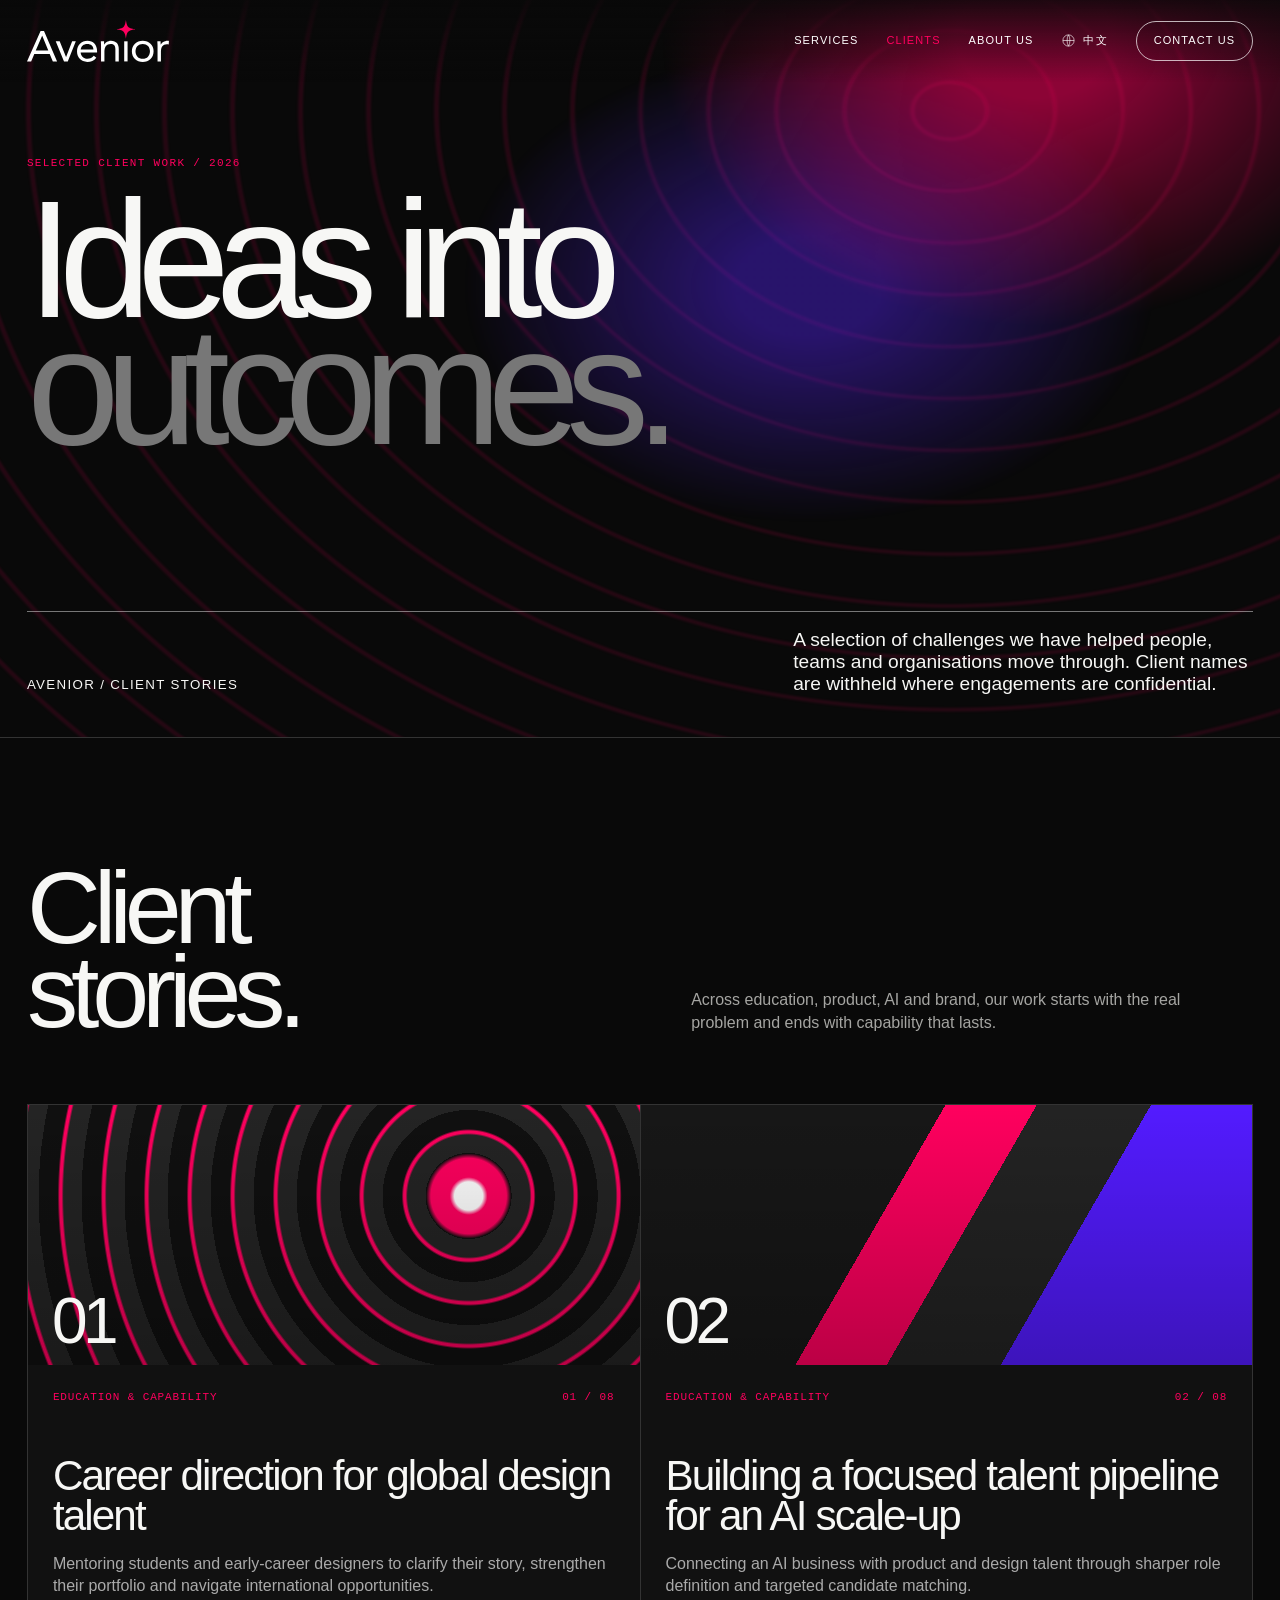
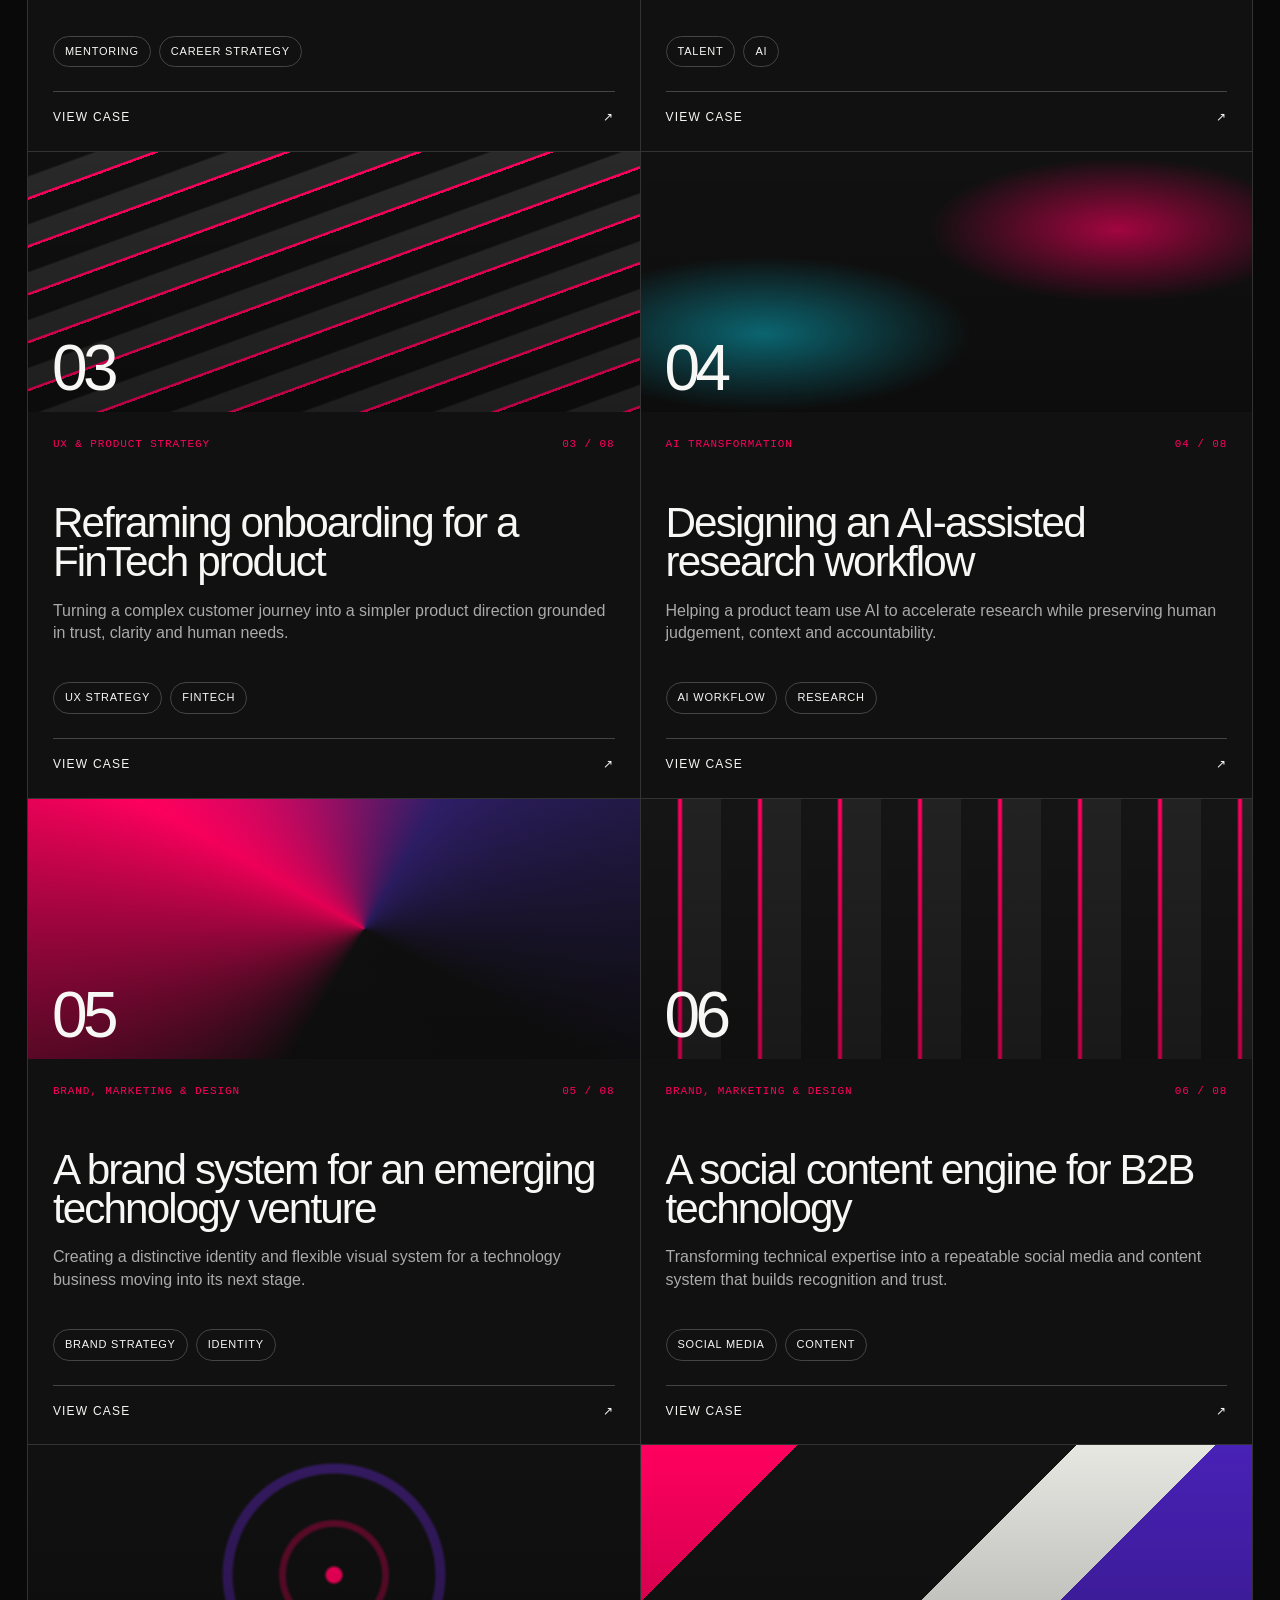
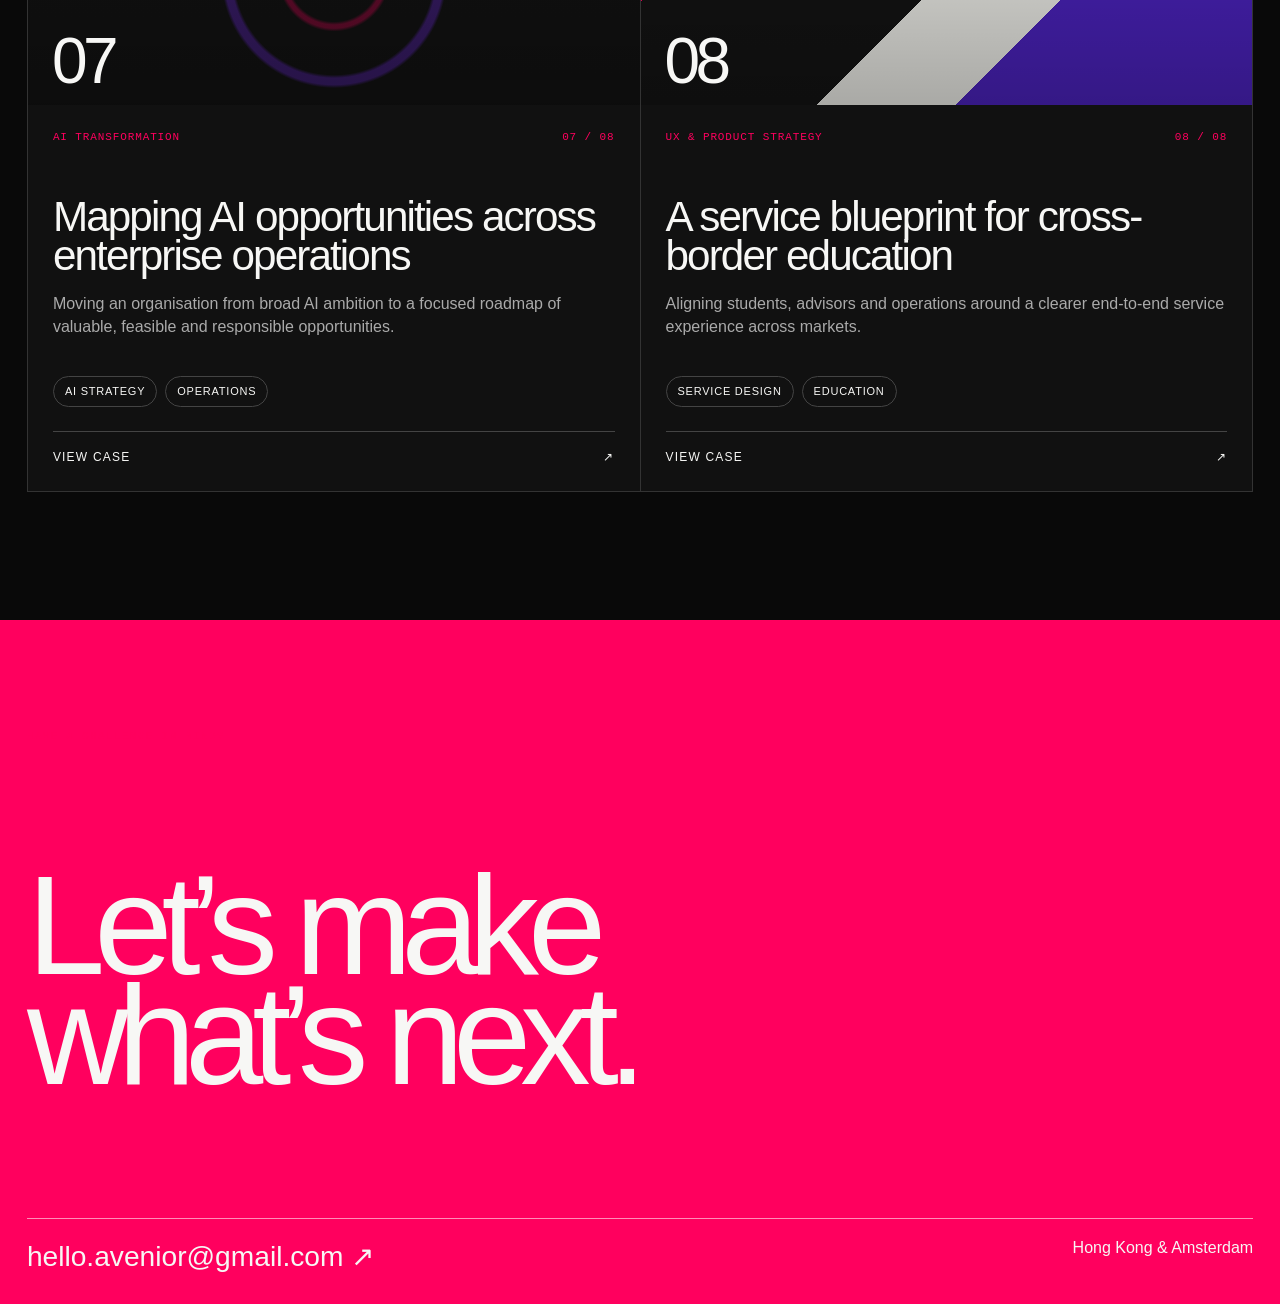
==== clients.html @ 56232218 "Add bilingual client case studies page" ====
<!doctype html>
<html lang="en">
<head>
  <meta charset="utf-8">
  <meta name="viewport" content="width=device-width,initial-scale=1">
  <meta name="description" content="Selected Avenior client work across education, UX, AI transformation, brand, marketing and design.">
  <meta name="theme-color" content="#090909">
  <title>Clients — Avenior</title>
  <link rel="icon" type="image/svg+xml" href="assets/avenior-mark.svg">
  <style>
  @font-face{font-family:AveniorSans;src:local("Helvetica Neue");font-weight:300 700}
  :root{--ink:#090909;--white:#f7f7f5;--pink:#ff005e;--gray:#a5a5a2;--line:#333;--pad:clamp(18px,2.1vw,36px)}
  *{box-sizing:border-box}html{scroll-behavior:smooth;background:var(--ink)}body{margin:0;background:var(--ink);color:var(--white);font:300 16px/1.4 AveniorSans,Helvetica,Arial,"PingFang SC",sans-serif}a{color:inherit;text-decoration:none}button{font:inherit;color:inherit}::selection{background:var(--pink);color:#fff}
  .nav{position:fixed;inset:0 0 auto;z-index:20;height:82px;display:flex;align-items:center;justify-content:space-between;padding:0 var(--pad);background:linear-gradient(#090909d9,transparent);color:#fff}.brand{width:142px;line-height:0}.brand img{display:block;width:100%}.navlinks{display:flex;align-items:center;gap:28px;text-transform:uppercase;font-size:11px;letter-spacing:.1em}.navlinks button{border:0;background:none;padding:0;cursor:pointer;text-transform:uppercase;letter-spacing:.1em}.active{color:var(--pink)}.lang-switch{display:flex;align-items:center;gap:7px}.lang-switch svg{width:15px;height:15px;stroke:currentColor}.contact-button{border:1px solid rgba(255,255,255,.7);border-radius:999px;padding:11px 17px!important;transition:background .25s,color .25s}.contact-button:hover{background:#fff;color:#090909}
  .hero{min-height:82svh;padding:150px var(--pad) 42px;display:flex;flex-direction:column;justify-content:space-between;overflow:hidden;position:relative;border-bottom:1px solid var(--line)}.hero:before{content:"";position:absolute;inset:-20% -5%;background:radial-gradient(ellipse at 78% 18%,#ff005e88 0 5%,transparent 24%),radial-gradient(ellipse at 62% 42%,#5825ff66 0 6%,transparent 28%),repeating-radial-gradient(ellipse at 72% 25%,transparent 0 34px,#ff005e22 36px 38px,transparent 41px 68px);filter:blur(1px);animation:flow 15s ease-in-out infinite alternate;pointer-events:none}.hero-inner,.hero-foot{position:relative;z-index:1}.eyebrow{color:var(--pink);font:400 11px/1.2 monospace;letter-spacing:.12em;text-transform:uppercase}.hero h1{font-size:clamp(82px,13vw,210px);font-weight:300;line-height:.76;letter-spacing:-.085em;margin:24px 0 0;max-width:1250px}.hero h1 span{color:#777}.hero-foot{display:grid;grid-template-columns:1fr minmax(280px,460px);gap:8vw;align-items:end;border-top:1px solid #ffffff72;padding-top:17px}.hero-foot p{margin:0;font-size:clamp(18px,1.5vw,25px);line-height:1.15}.hero-foot small{text-transform:uppercase;letter-spacing:.1em}@keyframes flow{to{transform:translate3d(-3%,5%,0) scale(1.07)}}
  .work{padding:clamp(110px,10vw,170px) var(--pad)}.work-head{display:grid;grid-template-columns:1fr 1fr;gap:8vw;margin-bottom:70px;align-items:end}.work-head h2{font-size:clamp(58px,8vw,126px);font-weight:300;line-height:.82;letter-spacing:-.07em;margin:0}.work-head p{color:var(--gray);max-width:520px;margin:0}.cards{display:grid;grid-template-columns:repeat(2,minmax(0,1fr));gap:1px;background:var(--line);border:1px solid var(--line)}.card{background:#111;min-height:590px;display:flex;flex-direction:column;overflow:hidden;position:relative}.visual{height:260px;position:relative;overflow:hidden;background:#151515}.visual:after{content:"";position:absolute;inset:0;background:linear-gradient(180deg,transparent,#0004)}.visual span{position:absolute;z-index:2;left:24px;bottom:20px;font-size:clamp(38px,5vw,74px);line-height:.75;letter-spacing:-.07em}.v1{background:radial-gradient(circle at 72% 35%,#fff 0 3%,#ff005e 4% 8%,transparent 9%),repeating-radial-gradient(circle at 72% 35%,#242424 0 18px,#ff005e 20px 22px,#101010 24px 43px)}.v2{background:linear-gradient(120deg,#171717 0 40%,#ff005e 40% 52%,#232323 52% 67%,#531bff 67%)}.v3{background:repeating-linear-gradient(160deg,#101010 0 22px,#292929 24px 42px,#ff005e 43px 45px)}.v4{background:radial-gradient(ellipse at 20% 70%,#09d9f388,transparent 30%),radial-gradient(ellipse at 78% 30%,#ff005eaa,transparent 28%),#111}.v5{background:conic-gradient(from 210deg at 55% 50%,#121212,#ff005e,#2e1e68,#111,#121212)}.v6{background:repeating-linear-gradient(90deg,#151515 0 36px,#ff005e 38px 40px,#222 42px 80px)}.v7{background:radial-gradient(circle at 50% 50%,#ff005e 0 2%,transparent 3% 14%,#ff005e55 15% 16%,transparent 17% 30%,#7b2cff55 31% 33%,#111 34%)}.v8{background:linear-gradient(135deg,#ff005e 0 18%,#131313 18% 50%,#e7e7e2 50% 66%,#4821b6 66%)}
  .card-body{padding:25px;display:flex;flex:1;flex-direction:column}.meta{display:flex;justify-content:space-between;gap:20px;color:var(--pink);font:400 11px/1.3 monospace;letter-spacing:.08em;text-transform:uppercase}.card h3{font-size:clamp(30px,3.3vw,51px);font-weight:300;line-height:.93;letter-spacing:-.045em;margin:52px 0 18px;max-width:680px}.card p{color:#aaa;max-width:560px;margin:0}.tags{display:flex;flex-wrap:wrap;gap:8px;margin-top:auto;padding-top:38px}.tag{border:1px solid #444;border-radius:999px;padding:7px 11px;font-size:11px;text-transform:uppercase;letter-spacing:.07em}.read{margin-top:24px;border:0;border-top:1px solid #444;background:none;padding:17px 0 0;display:flex;justify-content:space-between;cursor:pointer;text-align:left;text-transform:uppercase;font-size:12px;letter-spacing:.1em;transition:color .2s}.read:hover{color:var(--pink)}
  dialog{width:min(880px,calc(100% - 36px));max-height:88svh;border:1px solid #444;padding:0;background:#111;color:#fff;box-shadow:0 30px 100px #000b}dialog::backdrop{background:#000b;backdrop-filter:blur(8px)}.modal{padding:clamp(25px,5vw,62px)}.modal-top{display:flex;align-items:center;justify-content:space-between;color:var(--pink);font:400 11px monospace;text-transform:uppercase;letter-spacing:.1em}.close{width:44px;height:44px;border:1px solid #555;border-radius:50%;background:none;cursor:pointer;font-size:20px}.modal h2{font-size:clamp(44px,7vw,84px);font-weight:300;line-height:.88;letter-spacing:-.06em;margin:54px 0 34px}.modal-grid{display:grid;grid-template-columns:1fr 1fr;gap:34px;border-top:1px solid #444;padding-top:26px}.modal-grid div{color:#aaa}.modal-grid b{display:block;color:#fff;font-weight:400;margin-bottom:9px}.confidential{color:#777;font-size:13px;margin:42px 0 0}
  .cta{min-height:76svh;background:var(--pink);padding:110px var(--pad) 28px;display:flex;flex-direction:column;justify-content:space-between}.cta h2{font-size:clamp(76px,11vw,180px);font-weight:300;line-height:.78;letter-spacing:-.078em;margin:0}.cta-bottom{display:flex;justify-content:space-between;gap:30px;border-top:1px solid #ffffff8f;padding-top:18px}.cta-bottom a{font-size:clamp(22px,2.2vw,35px)}
  @media(max-width:900px){.navlinks a{display:none}.navlinks .active{display:inline-flex}.hero h1{font-size:18vw}.hero-foot,.work-head{grid-template-columns:1fr;gap:30px}.cards{grid-template-columns:1fr}.card{min-height:520px}.modal-grid{grid-template-columns:1fr}.work-head p{font-size:16px}}
  @media(max-width:560px){.nav{height:64px}.brand{width:112px}.navlinks{gap:14px}.hero{padding-top:120px;min-height:72svh}.hero-foot small{display:none}.visual{height:210px}.cta-bottom{flex-direction:column}.contact-button{padding:9px 12px!important}.card h3{margin-top:38px}}
  @media(prefers-reduced-motion:reduce){html{scroll-behavior:auto}.hero:before{animation:none}}
  </style>
</head>
<body>
  <header class="nav"><a class="brand" href="index.html#home"><img src="assets/avenior-logo.svg" alt="Avenior"></a><nav class="navlinks"><a href="index.html#services" data-i18n="navServices">Services</a><a class="active" href="clients.html" data-i18n="navClients">Clients</a><a href="index.html#about" data-i18n="navAbout">About us</a><button id="lang" class="lang-switch" aria-label="Switch language"><svg viewBox="0 0 24 24" fill="none" aria-hidden="true"><circle cx="12" cy="12" r="9"/><path d="M3 12h18M12 3c3 3.5 3 14 0 18M12 3c-3 3.5-3 14 0 18"/></svg><span>中文</span></button><a class="contact-button" href="index.html#contact" data-i18n="navContact">Contact us</a></nav></header>
  <main>
    <section class="hero"><div class="hero-inner"><span class="eyebrow" data-i18n="eyebrow">Selected client work / 2026</span><h1 data-i18n="hero">Ideas into<br><span>outcomes.</span></h1></div><div class="hero-foot"><small>Avenior / Client stories</small><p data-i18n="intro">A selection of challenges we have helped people, teams and organisations move through. Client names are withheld where engagements are confidential.</p></div></section>
    <section class="work"><div class="work-head"><h2 data-i18n="workTitle">Client<br>stories.</h2><p data-i18n="workIntro">Across education, product, AI and brand, our work starts with the real problem and ends with capability that lasts.</p></div>
      <div class="cards">
        <article class="card" data-title="Career direction for global design talent" data-challenge="Talented students and early-career designers needed a clearer path into competitive international programmes and roles." data-response="A structured mentoring journey combining portfolio strategy, interview practice, career positioning and practical feedback." data-outcome="Stronger applications, clearer professional narratives and the confidence to make better career decisions."><div class="visual v1"><span>01</span></div><div class="card-body"><div class="meta"><span data-i18n="c1cat">Education & capability</span><span>01 / 08</span></div><h3 data-i18n="c1title">Career direction for global design talent</h3><p data-i18n="c1desc">Mentoring students and early-career designers to clarify their story, strengthen their portfolio and navigate international opportunities.</p><div class="tags"><span class="tag">Mentoring</span><span class="tag">Career strategy</span></div><button class="read" type="button"><span data-i18n="read">View case</span><span>↗</span></button></div></article>
        <article class="card" data-title="Building a focused talent pipeline for an AI scale-up" data-challenge="A growing AI company needed access to relevant product and design talent without adding noise to an already stretched hiring process." data-response="We clarified role requirements, mapped candidate profiles and connected the company with a more focused pool of suitable talent." data-outcome="A clearer hiring brief and a more relevant, efficient route from talent discovery to conversation."><div class="visual v2"><span>02</span></div><div class="card-body"><div class="meta"><span data-i18n="c2cat">Education & capability</span><span>02 / 08</span></div><h3 data-i18n="c2title">Building a focused talent pipeline for an AI scale-up</h3><p data-i18n="c2desc">Connecting an AI business with product and design talent through sharper role definition and targeted candidate matching.</p><div class="tags"><span class="tag">Talent</span><span class="tag">AI</span></div><button class="read" type="button"><span data-i18n="read">View case</span><span>↗</span></button></div></article>
        <article class="card" data-title="Reframing onboarding for a FinTech product" data-challenge="A complex product journey asked too much of new users too early, creating uncertainty and unnecessary friction." data-response="We mapped the journey, prioritised trust-building moments and redesigned the experience around progressive understanding." data-outcome="A clearer onboarding direction aligned around user confidence, business needs and measurable product decisions."><div class="visual v3"><span>03</span></div><div class="card-body"><div class="meta"><span data-i18n="c3cat">UX & product strategy</span><span>03 / 08</span></div><h3 data-i18n="c3title">Reframing onboarding for a FinTech product</h3><p data-i18n="c3desc">Turning a complex customer journey into a simpler product direction grounded in trust, clarity and human needs.</p><div class="tags"><span class="tag">UX strategy</span><span class="tag">FinTech</span></div><button class="read" type="button"><span data-i18n="read">View case</span><span>↗</span></button></div></article>
        <article class="card" data-title="Designing an AI-assisted research workflow" data-challenge="A product team wanted to use AI in research without losing judgement, context or the voice of the customer." data-response="We redesigned the workflow around human checkpoints, reusable prompts and clear principles for evidence and accountability." data-outcome="A practical operating model that accelerated synthesis while keeping researchers in control of interpretation."><div class="visual v4"><span>04</span></div><div class="card-body"><div class="meta"><span data-i18n="c4cat">AI transformation</span><span>04 / 08</span></div><h3 data-i18n="c4title">Designing an AI-assisted research workflow</h3><p data-i18n="c4desc">Helping a product team use AI to accelerate research while preserving human judgement, context and accountability.</p><div class="tags"><span class="tag">AI workflow</span><span class="tag">Research</span></div><button class="read" type="button"><span data-i18n="read">View case</span><span>↗</span></button></div></article>
        <article class="card" data-title="A brand system for an emerging technology venture" data-challenge="An ambitious technology venture needed a credible identity that could communicate complexity without feeling generic or over-engineered." data-response="We established positioning, visual principles and a flexible design language for digital, social and presentation contexts." data-outcome="A distinctive and coherent brand foundation ready to support growth, partnerships and future product stories."><div class="visual v5"><span>05</span></div><div class="card-body"><div class="meta"><span data-i18n="c5cat">Brand, marketing & design</span><span>05 / 08</span></div><h3 data-i18n="c5title">A brand system for an emerging technology venture</h3><p data-i18n="c5desc">Creating a distinctive identity and flexible visual system for a technology business moving into its next stage.</p><div class="tags"><span class="tag">Brand strategy</span><span class="tag">Identity</span></div><button class="read" type="button"><span data-i18n="read">View case</span><span>↗</span></button></div></article>
        <article class="card" data-title="A social content engine for B2B technology" data-challenge="A B2B team had deep expertise but no repeatable way to translate it into relevant, recognisable social content." data-response="We created content pillars, editorial formats and a lightweight production system built around the team's real knowledge." data-outcome="A more consistent brand voice and a practical system for turning expertise into useful market-facing content."><div class="visual v6"><span>06</span></div><div class="card-body"><div class="meta"><span data-i18n="c6cat">Brand, marketing & design</span><span>06 / 08</span></div><h3 data-i18n="c6title">A social content engine for B2B technology</h3><p data-i18n="c6desc">Transforming technical expertise into a repeatable social media and content system that builds recognition and trust.</p><div class="tags"><span class="tag">Social media</span><span class="tag">Content</span></div><button class="read" type="button"><span data-i18n="read">View case</span><span>↗</span></button></div></article>
        <article class="card" data-title="Mapping AI opportunities across enterprise operations" data-challenge="Leaders saw broad AI potential but lacked a shared view of where to begin and how to distinguish value from novelty." data-response="We mapped workflows, prioritised opportunities and framed a staged roadmap around impact, feasibility and responsible adoption." data-outcome="A shared decision framework and a focused set of next experiments grounded in real operational needs."><div class="visual v7"><span>07</span></div><div class="card-body"><div class="meta"><span data-i18n="c7cat">AI transformation</span><span>07 / 08</span></div><h3 data-i18n="c7title">Mapping AI opportunities across enterprise operations</h3><p data-i18n="c7desc">Moving an organisation from broad AI ambition to a focused roadmap of valuable, feasible and responsible opportunities.</p><div class="tags"><span class="tag">AI strategy</span><span class="tag">Operations</span></div><button class="read" type="button"><span data-i18n="read">View case</span><span>↗</span></button></div></article>
        <article class="card" data-title="A service blueprint for cross-border education" data-challenge="Students, advisors and partners experienced the same service as disconnected moments across multiple channels and regions." data-response="We visualised the end-to-end journey, surfaced operational gaps and defined a service blueprint around the moments that matter most." data-outcome="A shared view of the experience and a prioritised direction for improving both front-stage and behind-the-scenes delivery."><div class="visual v8"><span>08</span></div><div class="card-body"><div class="meta"><span data-i18n="c8cat">UX & product strategy</span><span>08 / 08</span></div><h3 data-i18n="c8title">A service blueprint for cross-border education</h3><p data-i18n="c8desc">Aligning students, advisors and operations around a clearer end-to-end service experience across markets.</p><div class="tags"><span class="tag">Service design</span><span class="tag">Education</span></div><button class="read" type="button"><span data-i18n="read">View case</span><span>↗</span></button></div></article>
      </div>
    </section>
    <section class="cta"><span class="eyebrow" data-i18n="ctaTop">Have a challenge in mind?</span><h2 data-i18n="ctaTitle">Let’s make<br>what’s next.</h2><div class="cta-bottom"><a href="mailto:hello.avenior@gmail.com">hello.avenior@gmail.com ↗</a><span>Hong Kong &amp; Amsterdam</span></div></section>
  </main>
  <dialog id="case-dialog"><div class="modal"><div class="modal-top"><span id="modal-category">Avenior / Client story</span><button class="close" type="button" aria-label="Close case study">×</button></div><h2 id="modal-title"></h2><div class="modal-grid"><div><b data-i18n="challenge">Challenge</b><span id="modal-challenge"></span></div><div><b data-i18n="response">Our response</b><span id="modal-response"></span></div><div><b data-i18n="outcome">Outcome</b><span id="modal-outcome"></span></div></div><p class="confidential" data-i18n="confidential">Selected details have been generalised to respect client confidentiality.</p></div></dialog>
  <script>
  const ZH={navServices:'服务',navClients:'客户案例',navAbout:'关于我们',navContact:'联系我们',eyebrow:'客户案例 / 2026',hero:'从想法到<br><span>成果。</span>',intro:'我们帮助个人、团队和组织穿越复杂挑战。部分项目因保密要求已隐去客户名称。',workTitle:'客户<br>故事。',workIntro:'从教育、产品到 AI 与品牌，我们从真正的问题出发，以可持续的能力为终点。',read:'查看案例',c1cat:'教育与能力建设',c1title:'为全球设计人才明确职业方向',c1desc:'帮助学生和职场新人理清故事、完善作品集，并把握国际发展机会。',c2cat:'教育与能力建设',c2title:'为 AI 成长企业建立精准人才通道',c2desc:'通过更清晰的角色定义和定向匹配，连接 AI 企业与产品、设计人才。',c3cat:'UX 与产品战略',c3title:'重新设计金融科技产品的新手体验',c3desc:'把复杂的客户旅程转化为以信任、清晰和人的需求为核心的产品方向。',c4cat:'AI 转型',c4title:'设计 AI 辅助的用户研究流程',c4desc:'帮助产品团队借助 AI 提高研究效率，同时保留人的判断、语境与责任。',c5cat:'品牌、营销与设计',c5title:'为新兴科技企业打造品牌系统',c5desc:'为进入新阶段的科技企业建立鲜明身份与灵活的视觉系统。',c6cat:'品牌、营销与设计',c6title:'为 B2B 科技品牌建立社交内容引擎',c6desc:'把技术专业知识转化为可复用的社交媒体与内容系统，持续建立认知和信任。',c7cat:'AI 转型',c7title:'绘制企业运营中的 AI 机会地图',c7desc:'帮助组织从广泛的 AI 愿景走向兼具价值、可行性与责任感的聚焦路线图。',c8cat:'UX 与产品战略',c8title:'为跨境教育构建服务蓝图',c8desc:'围绕更清晰的跨市场端到端服务体验，对齐学生、顾问与运营团队。',ctaTop:'心中已有一个挑战？',ctaTitle:'一起创造<br>下一步。',challenge:'挑战',response:'我们的回应',outcome:'成果',confidential:'为尊重客户保密要求，部分细节已作概括处理。'};
  const EN={};document.querySelectorAll('[data-i18n]').forEach(el=>EN[el.dataset.i18n]=el.innerHTML);const langBtn=document.querySelector('#lang'),langLabel=langBtn.querySelector('span');function setLanguage(lang){const dict=lang==='zh'?ZH:EN;document.querySelectorAll('[data-i18n]').forEach(el=>el.innerHTML=dict[el.dataset.i18n]);document.documentElement.lang=lang==='zh'?'zh-CN':'en';langLabel.textContent=lang==='zh'?'EN':'中文';localStorage.setItem('avenior-lang',lang)}langBtn.addEventListener('click',()=>setLanguage(document.documentElement.lang.startsWith('zh')?'en':'zh'));setLanguage(localStorage.getItem('avenior-lang')||'en');
  const dialog=document.querySelector('#case-dialog'),modalTitle=document.querySelector('#modal-title'),modalChallenge=document.querySelector('#modal-challenge'),modalResponse=document.querySelector('#modal-response'),modalOutcome=document.querySelector('#modal-outcome');document.querySelectorAll('.read').forEach(button=>button.addEventListener('click',()=>{const card=button.closest('.card');modalTitle.textContent=card.dataset.title;modalChallenge.textContent=card.dataset.challenge;modalResponse.textContent=card.dataset.response;modalOutcome.textContent=card.dataset.outcome;dialog.showModal()}));document.querySelector('.close').addEventListener('click',()=>dialog.close());dialog.addEventListener('click',event=>{if(event.target===dialog)dialog.close()});
  </script>
</body>
</html>
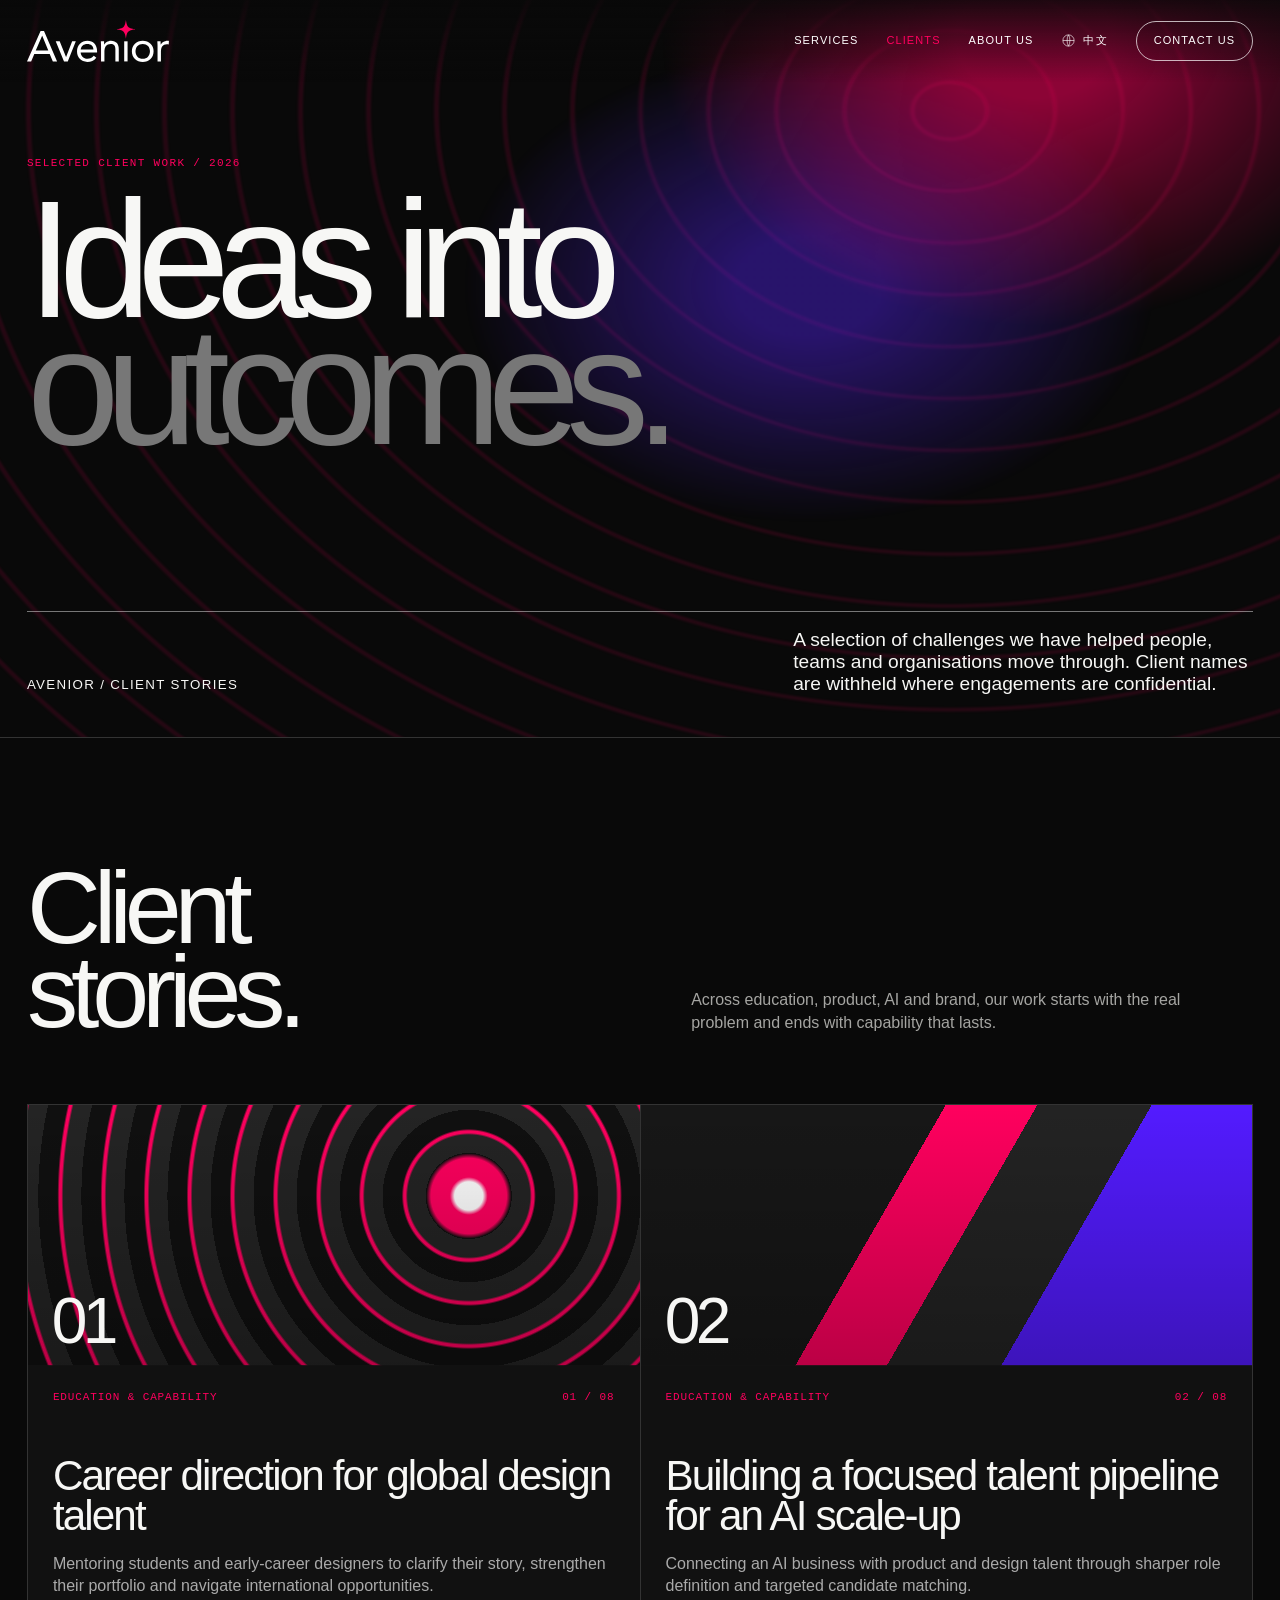
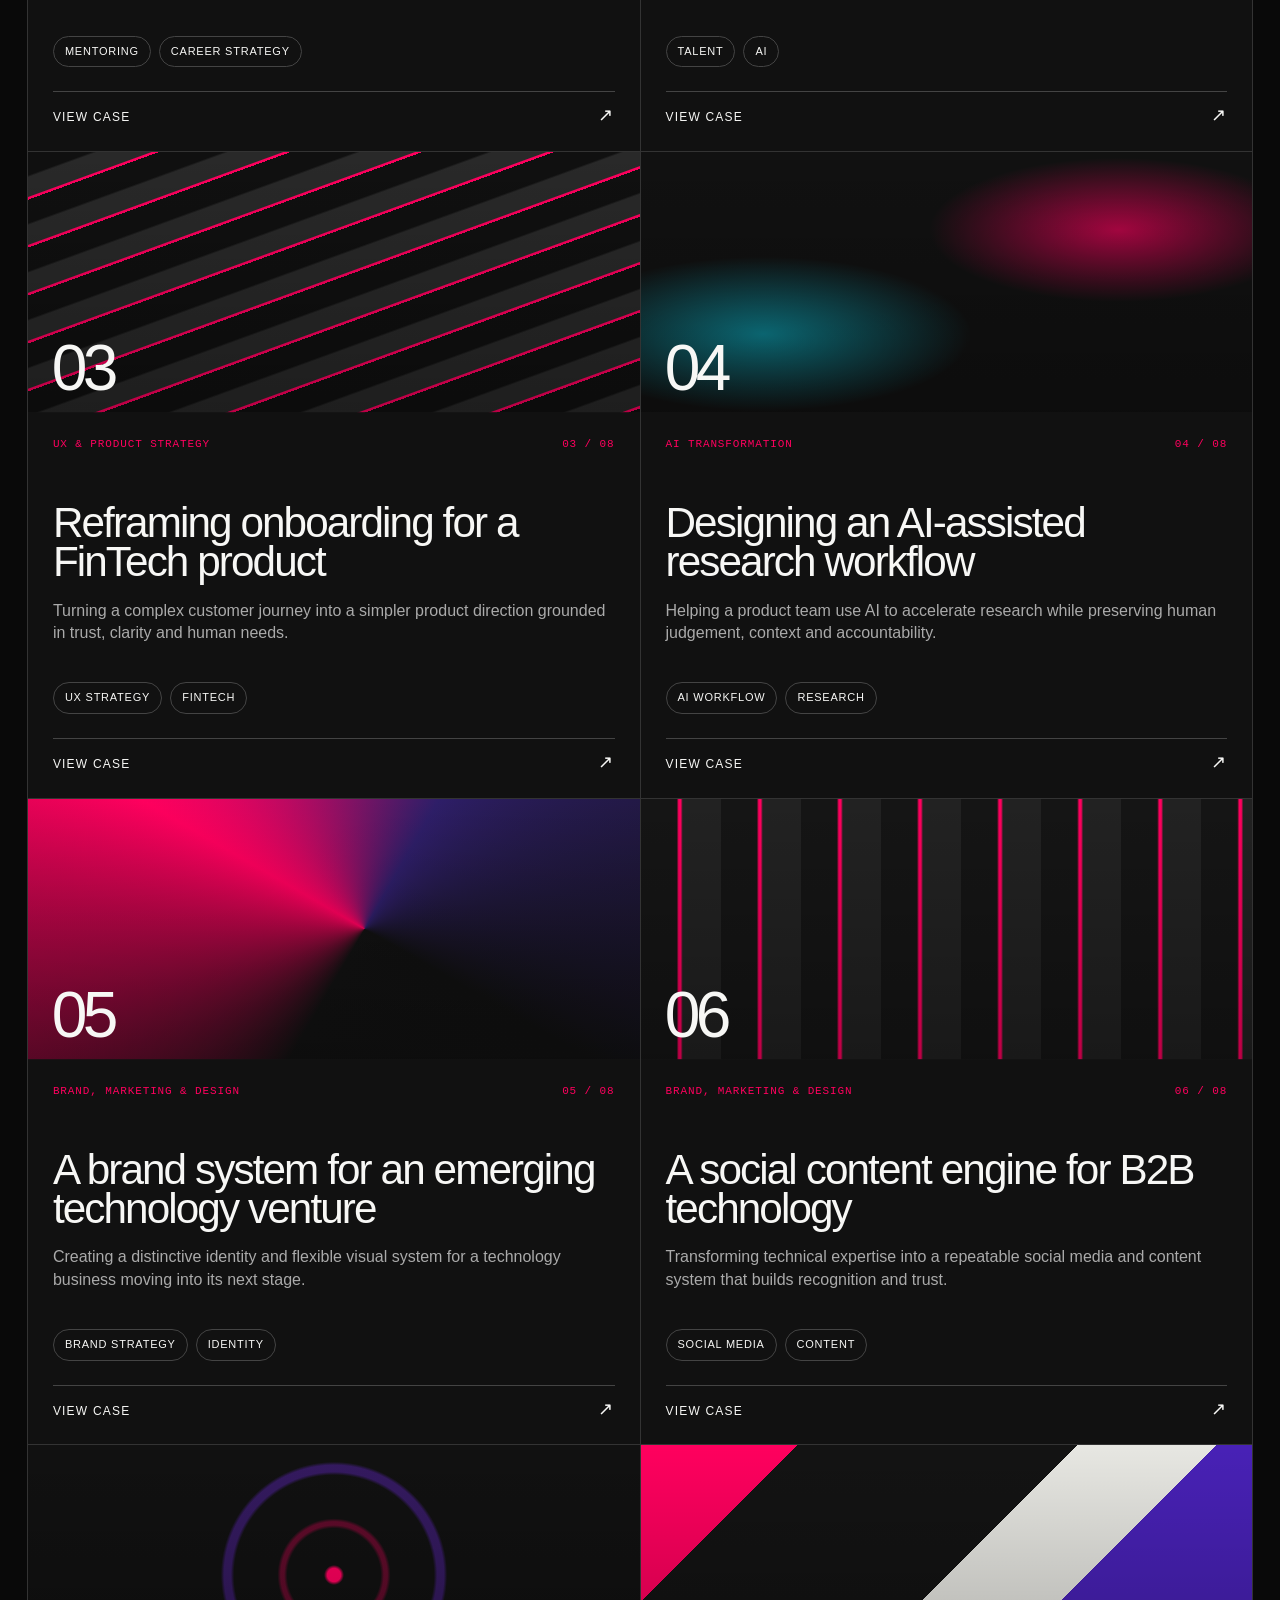
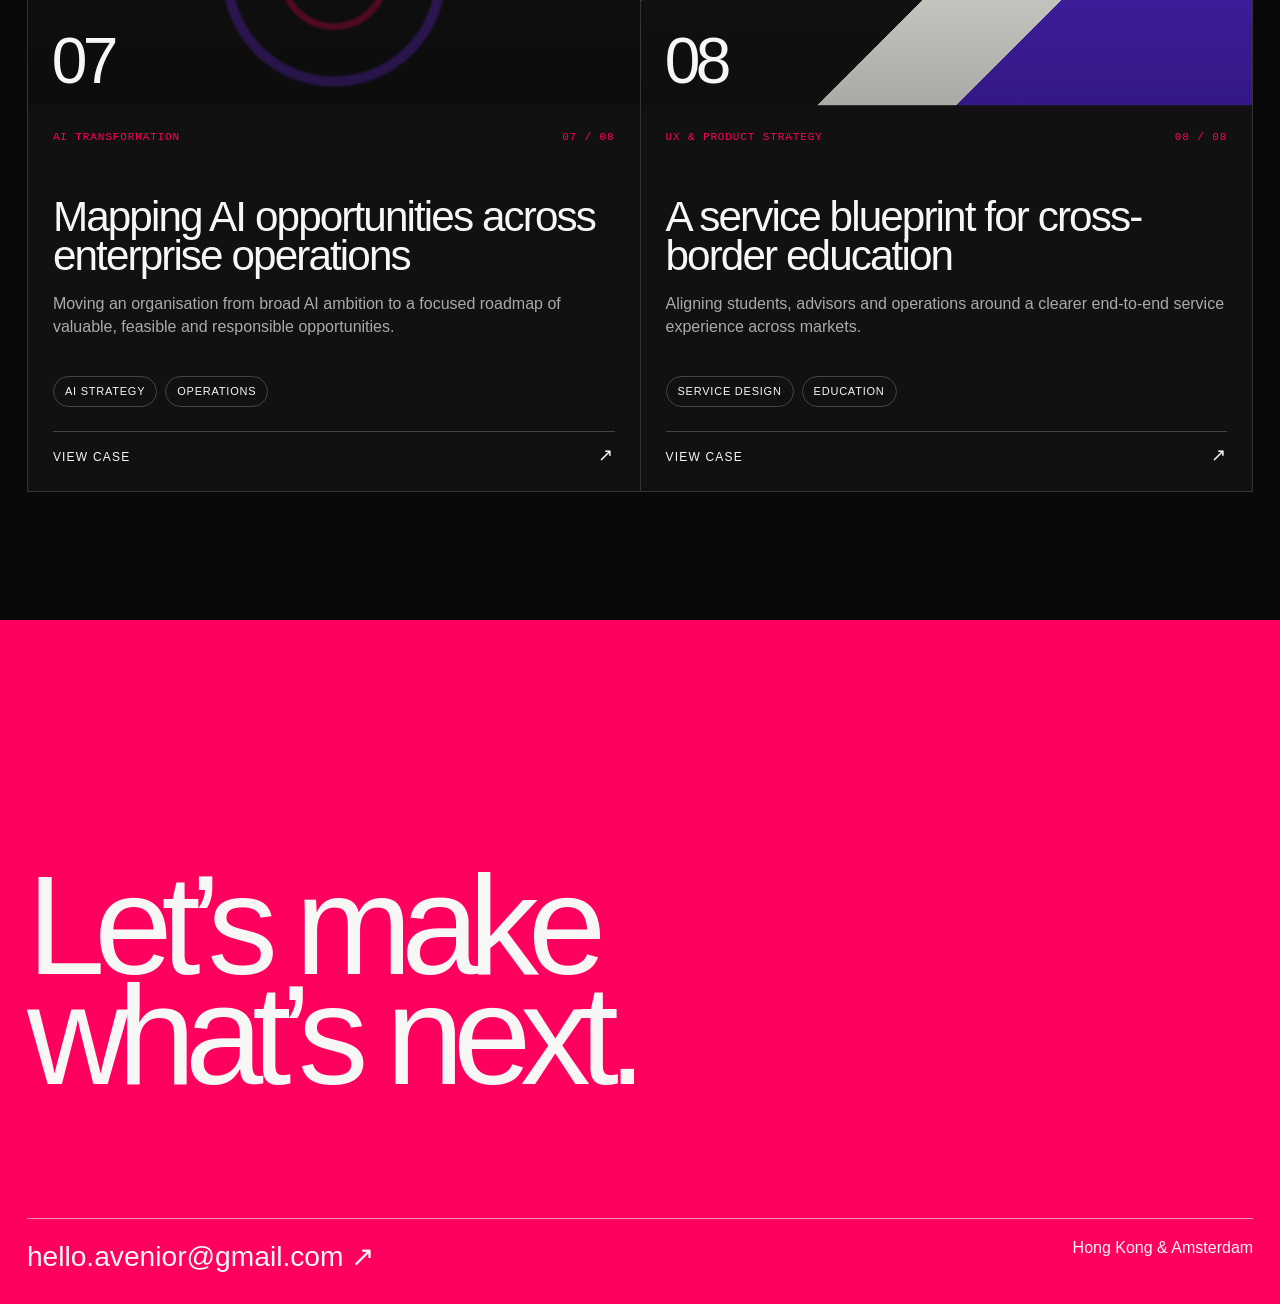
==== commit 98c5bf7f: "Add hover motion to client cards" ====
--- a/clients.html
+++ b/clients.html
@@ -13,13 +13,14 @@
   *{box-sizing:border-box}html{scroll-behavior:smooth;background:var(--ink)}body{margin:0;background:var(--ink);color:var(--white);font:300 16px/1.4 AveniorSans,Helvetica,Arial,"PingFang SC",sans-serif}a{color:inherit;text-decoration:none}button{font:inherit;color:inherit}::selection{background:var(--pink);color:#fff}
   .nav{position:fixed;inset:0 0 auto;z-index:20;height:82px;display:flex;align-items:center;justify-content:space-between;padding:0 var(--pad);background:linear-gradient(#090909d9,transparent);color:#fff}.brand{width:142px;line-height:0}.brand img{display:block;width:100%}.navlinks{display:flex;align-items:center;gap:28px;text-transform:uppercase;font-size:11px;letter-spacing:.1em}.navlinks button{border:0;background:none;padding:0;cursor:pointer;text-transform:uppercase;letter-spacing:.1em}.active{color:var(--pink)}.lang-switch{display:flex;align-items:center;gap:7px}.lang-switch svg{width:15px;height:15px;stroke:currentColor}.contact-button{border:1px solid rgba(255,255,255,.7);border-radius:999px;padding:11px 17px!important;transition:background .25s,color .25s}.contact-button:hover{background:#fff;color:#090909}
   .hero{min-height:82svh;padding:150px var(--pad) 42px;display:flex;flex-direction:column;justify-content:space-between;overflow:hidden;position:relative;border-bottom:1px solid var(--line)}.hero:before{content:"";position:absolute;inset:-20% -5%;background:radial-gradient(ellipse at 78% 18%,#ff005e88 0 5%,transparent 24%),radial-gradient(ellipse at 62% 42%,#5825ff66 0 6%,transparent 28%),repeating-radial-gradient(ellipse at 72% 25%,transparent 0 34px,#ff005e22 36px 38px,transparent 41px 68px);filter:blur(1px);animation:flow 15s ease-in-out infinite alternate;pointer-events:none}.hero-inner,.hero-foot{position:relative;z-index:1}.eyebrow{color:var(--pink);font:400 11px/1.2 monospace;letter-spacing:.12em;text-transform:uppercase}.hero h1{font-size:clamp(82px,13vw,210px);font-weight:300;line-height:.76;letter-spacing:-.085em;margin:24px 0 0;max-width:1250px}.hero h1 span{color:#777}.hero-foot{display:grid;grid-template-columns:1fr minmax(280px,460px);gap:8vw;align-items:end;border-top:1px solid #ffffff72;padding-top:17px}.hero-foot p{margin:0;font-size:clamp(18px,1.5vw,25px);line-height:1.15}.hero-foot small{text-transform:uppercase;letter-spacing:.1em}@keyframes flow{to{transform:translate3d(-3%,5%,0) scale(1.07)}}
-  .work{padding:clamp(110px,10vw,170px) var(--pad)}.work-head{display:grid;grid-template-columns:1fr 1fr;gap:8vw;margin-bottom:70px;align-items:end}.work-head h2{font-size:clamp(58px,8vw,126px);font-weight:300;line-height:.82;letter-spacing:-.07em;margin:0}.work-head p{color:var(--gray);max-width:520px;margin:0}.cards{display:grid;grid-template-columns:repeat(2,minmax(0,1fr));gap:1px;background:var(--line);border:1px solid var(--line)}.card{background:#111;min-height:590px;display:flex;flex-direction:column;overflow:hidden;position:relative}.visual{height:260px;position:relative;overflow:hidden;background:#151515}.visual:after{content:"";position:absolute;inset:0;background:linear-gradient(180deg,transparent,#0004)}.visual span{position:absolute;z-index:2;left:24px;bottom:20px;font-size:clamp(38px,5vw,74px);line-height:.75;letter-spacing:-.07em}.v1{background:radial-gradient(circle at 72% 35%,#fff 0 3%,#ff005e 4% 8%,transparent 9%),repeating-radial-gradient(circle at 72% 35%,#242424 0 18px,#ff005e 20px 22px,#101010 24px 43px)}.v2{background:linear-gradient(120deg,#171717 0 40%,#ff005e 40% 52%,#232323 52% 67%,#531bff 67%)}.v3{background:repeating-linear-gradient(160deg,#101010 0 22px,#292929 24px 42px,#ff005e 43px 45px)}.v4{background:radial-gradient(ellipse at 20% 70%,#09d9f388,transparent 30%),radial-gradient(ellipse at 78% 30%,#ff005eaa,transparent 28%),#111}.v5{background:conic-gradient(from 210deg at 55% 50%,#121212,#ff005e,#2e1e68,#111,#121212)}.v6{background:repeating-linear-gradient(90deg,#151515 0 36px,#ff005e 38px 40px,#222 42px 80px)}.v7{background:radial-gradient(circle at 50% 50%,#ff005e 0 2%,transparent 3% 14%,#ff005e55 15% 16%,transparent 17% 30%,#7b2cff55 31% 33%,#111 34%)}.v8{background:linear-gradient(135deg,#ff005e 0 18%,#131313 18% 50%,#e7e7e2 50% 66%,#4821b6 66%)}
-  .card-body{padding:25px;display:flex;flex:1;flex-direction:column}.meta{display:flex;justify-content:space-between;gap:20px;color:var(--pink);font:400 11px/1.3 monospace;letter-spacing:.08em;text-transform:uppercase}.card h3{font-size:clamp(30px,3.3vw,51px);font-weight:300;line-height:.93;letter-spacing:-.045em;margin:52px 0 18px;max-width:680px}.card p{color:#aaa;max-width:560px;margin:0}.tags{display:flex;flex-wrap:wrap;gap:8px;margin-top:auto;padding-top:38px}.tag{border:1px solid #444;border-radius:999px;padding:7px 11px;font-size:11px;text-transform:uppercase;letter-spacing:.07em}.read{margin-top:24px;border:0;border-top:1px solid #444;background:none;padding:17px 0 0;display:flex;justify-content:space-between;cursor:pointer;text-align:left;text-transform:uppercase;font-size:12px;letter-spacing:.1em;transition:color .2s}.read:hover{color:var(--pink)}
+  .work{padding:clamp(110px,10vw,170px) var(--pad)}.work-head{display:grid;grid-template-columns:1fr 1fr;gap:8vw;margin-bottom:70px;align-items:end}.work-head h2{font-size:clamp(58px,8vw,126px);font-weight:300;line-height:.82;letter-spacing:-.07em;margin:0}.work-head p{color:var(--gray);max-width:520px;margin:0}.cards{display:grid;grid-template-columns:repeat(2,minmax(0,1fr));gap:1px;background:var(--line);border:1px solid var(--line)}.card{background:#111;min-height:590px;display:flex;flex-direction:column;overflow:hidden;position:relative;isolation:isolate;transition:transform .55s cubic-bezier(.16,1,.3,1),background-color .45s ease,box-shadow .55s cubic-bezier(.16,1,.3,1)}.card:before{content:"";position:absolute;z-index:3;inset:0;border:1px solid transparent;pointer-events:none;transition:border-color .45s ease,box-shadow .45s ease}.visual{height:260px;position:relative;overflow:hidden;background:#151515;transform:scale(1.001);transform-origin:center;transition:transform .8s cubic-bezier(.16,1,.3,1),filter .6s ease}.visual:before{content:"";position:absolute;z-index:1;inset:-35%;background:linear-gradient(110deg,transparent 35%,rgba(255,255,255,.2) 49%,transparent 63%);transform:translateX(-75%) rotate(4deg);transition:transform .85s cubic-bezier(.16,1,.3,1)}.visual:after{content:"";position:absolute;inset:0;background:linear-gradient(180deg,transparent,#0004);transition:background .45s ease}.visual span{position:absolute;z-index:2;left:24px;bottom:20px;font-size:clamp(38px,5vw,74px);line-height:.75;letter-spacing:-.07em;transition:transform .55s cubic-bezier(.16,1,.3,1),color .35s ease}.v1{background:radial-gradient(circle at 72% 35%,#fff 0 3%,#ff005e 4% 8%,transparent 9%),repeating-radial-gradient(circle at 72% 35%,#242424 0 18px,#ff005e 20px 22px,#101010 24px 43px)}.v2{background:linear-gradient(120deg,#171717 0 40%,#ff005e 40% 52%,#232323 52% 67%,#531bff 67%)}.v3{background:repeating-linear-gradient(160deg,#101010 0 22px,#292929 24px 42px,#ff005e 43px 45px)}.v4{background:radial-gradient(ellipse at 20% 70%,#09d9f388,transparent 30%),radial-gradient(ellipse at 78% 30%,#ff005eaa,transparent 28%),#111}.v5{background:conic-gradient(from 210deg at 55% 50%,#121212,#ff005e,#2e1e68,#111,#121212)}.v6{background:repeating-linear-gradient(90deg,#151515 0 36px,#ff005e 38px 40px,#222 42px 80px)}.v7{background:radial-gradient(circle at 50% 50%,#ff005e 0 2%,transparent 3% 14%,#ff005e55 15% 16%,transparent 17% 30%,#7b2cff55 31% 33%,#111 34%)}.v8{background:linear-gradient(135deg,#ff005e 0 18%,#131313 18% 50%,#e7e7e2 50% 66%,#4821b6 66%)}
+  .card-body{padding:25px;display:flex;flex:1;flex-direction:column}.meta{display:flex;justify-content:space-between;gap:20px;color:var(--pink);font:400 11px/1.3 monospace;letter-spacing:.08em;text-transform:uppercase}.card h3{font-size:clamp(30px,3.3vw,51px);font-weight:300;line-height:.93;letter-spacing:-.045em;margin:52px 0 18px;max-width:680px;transition:transform .5s cubic-bezier(.16,1,.3,1),color .35s ease}.card p{color:#aaa;max-width:560px;margin:0;transition:color .35s ease}.tags{display:flex;flex-wrap:wrap;gap:8px;margin-top:auto;padding-top:38px}.tag{border:1px solid #444;border-radius:999px;padding:7px 11px;font-size:11px;text-transform:uppercase;letter-spacing:.07em;transition:border-color .35s ease,background-color .35s ease}.read{margin-top:24px;border:0;border-top:1px solid #444;background:none;padding:17px 0 0;display:flex;justify-content:space-between;cursor:pointer;text-align:left;text-transform:uppercase;font-size:12px;letter-spacing:.1em;transition:color .3s ease,border-color .35s ease}.read span:last-child{font-size:18px;line-height:.7;transition:transform .45s cubic-bezier(.16,1,.3,1)}.read:hover{color:var(--pink)}
+  @media(hover:hover) and (pointer:fine){.card:hover,.card:focus-within{z-index:2;transform:translateY(-7px);background:#151515;box-shadow:0 22px 55px #0009,0 0 34px rgba(255,0,94,.11)}.card:hover:before,.card:focus-within:before{border-color:rgba(255,0,94,.55);box-shadow:inset 0 0 34px rgba(255,0,94,.055)}.card:hover .visual,.card:focus-within .visual{transform:scale(1.045);filter:saturate(1.18) brightness(1.08)}.card:hover .visual:before,.card:focus-within .visual:before{transform:translateX(78%) rotate(4deg)}.card:hover .visual:after,.card:focus-within .visual:after{background:linear-gradient(180deg,transparent 42%,rgba(0,0,0,.48))}.card:hover .visual span,.card:focus-within .visual span{transform:translate3d(7px,-6px,0);color:#fff}.card:hover h3,.card:focus-within h3{transform:translateX(7px);color:#fff}.card:hover p,.card:focus-within p{color:#c7c7c4}.card:hover .tag,.card:focus-within .tag{border-color:#666;background:#ffffff05}.card:hover .read,.card:focus-within .read{color:var(--pink);border-color:rgba(255,0,94,.55)}.card:hover .read span:last-child,.card:focus-within .read span:last-child{transform:translate3d(6px,-6px,0) rotate(5deg)}}
   dialog{width:min(880px,calc(100% - 36px));max-height:88svh;border:1px solid #444;padding:0;background:#111;color:#fff;box-shadow:0 30px 100px #000b}dialog::backdrop{background:#000b;backdrop-filter:blur(8px)}.modal{padding:clamp(25px,5vw,62px)}.modal-top{display:flex;align-items:center;justify-content:space-between;color:var(--pink);font:400 11px monospace;text-transform:uppercase;letter-spacing:.1em}.close{width:44px;height:44px;border:1px solid #555;border-radius:50%;background:none;cursor:pointer;font-size:20px}.modal h2{font-size:clamp(44px,7vw,84px);font-weight:300;line-height:.88;letter-spacing:-.06em;margin:54px 0 34px}.modal-grid{display:grid;grid-template-columns:1fr 1fr;gap:34px;border-top:1px solid #444;padding-top:26px}.modal-grid div{color:#aaa}.modal-grid b{display:block;color:#fff;font-weight:400;margin-bottom:9px}.confidential{color:#777;font-size:13px;margin:42px 0 0}
   .cta{min-height:76svh;background:var(--pink);padding:110px var(--pad) 28px;display:flex;flex-direction:column;justify-content:space-between}.cta h2{font-size:clamp(76px,11vw,180px);font-weight:300;line-height:.78;letter-spacing:-.078em;margin:0}.cta-bottom{display:flex;justify-content:space-between;gap:30px;border-top:1px solid #ffffff8f;padding-top:18px}.cta-bottom a{font-size:clamp(22px,2.2vw,35px)}
   @media(max-width:900px){.navlinks a{display:none}.navlinks .active{display:inline-flex}.hero h1{font-size:18vw}.hero-foot,.work-head{grid-template-columns:1fr;gap:30px}.cards{grid-template-columns:1fr}.card{min-height:520px}.modal-grid{grid-template-columns:1fr}.work-head p{font-size:16px}}
   @media(max-width:560px){.nav{height:64px}.brand{width:112px}.navlinks{gap:14px}.hero{padding-top:120px;min-height:72svh}.hero-foot small{display:none}.visual{height:210px}.cta-bottom{flex-direction:column}.contact-button{padding:9px 12px!important}.card h3{margin-top:38px}}
-  @media(prefers-reduced-motion:reduce){html{scroll-behavior:auto}.hero:before{animation:none}}
+  @media(prefers-reduced-motion:reduce){html{scroll-behavior:auto}.hero:before{animation:none}.card,.card:before,.visual,.visual:before,.visual:after,.visual span,.card h3,.card p,.tag,.read,.read span:last-child{transition:none!important}.card:hover,.card:focus-within,.card:hover .visual,.card:focus-within .visual,.card:hover h3,.card:focus-within h3,.card:hover .visual span,.card:focus-within .visual span,.card:hover .read span:last-child,.card:focus-within .read span:last-child{transform:none!important}}
   </style>
 </head>
 <body>
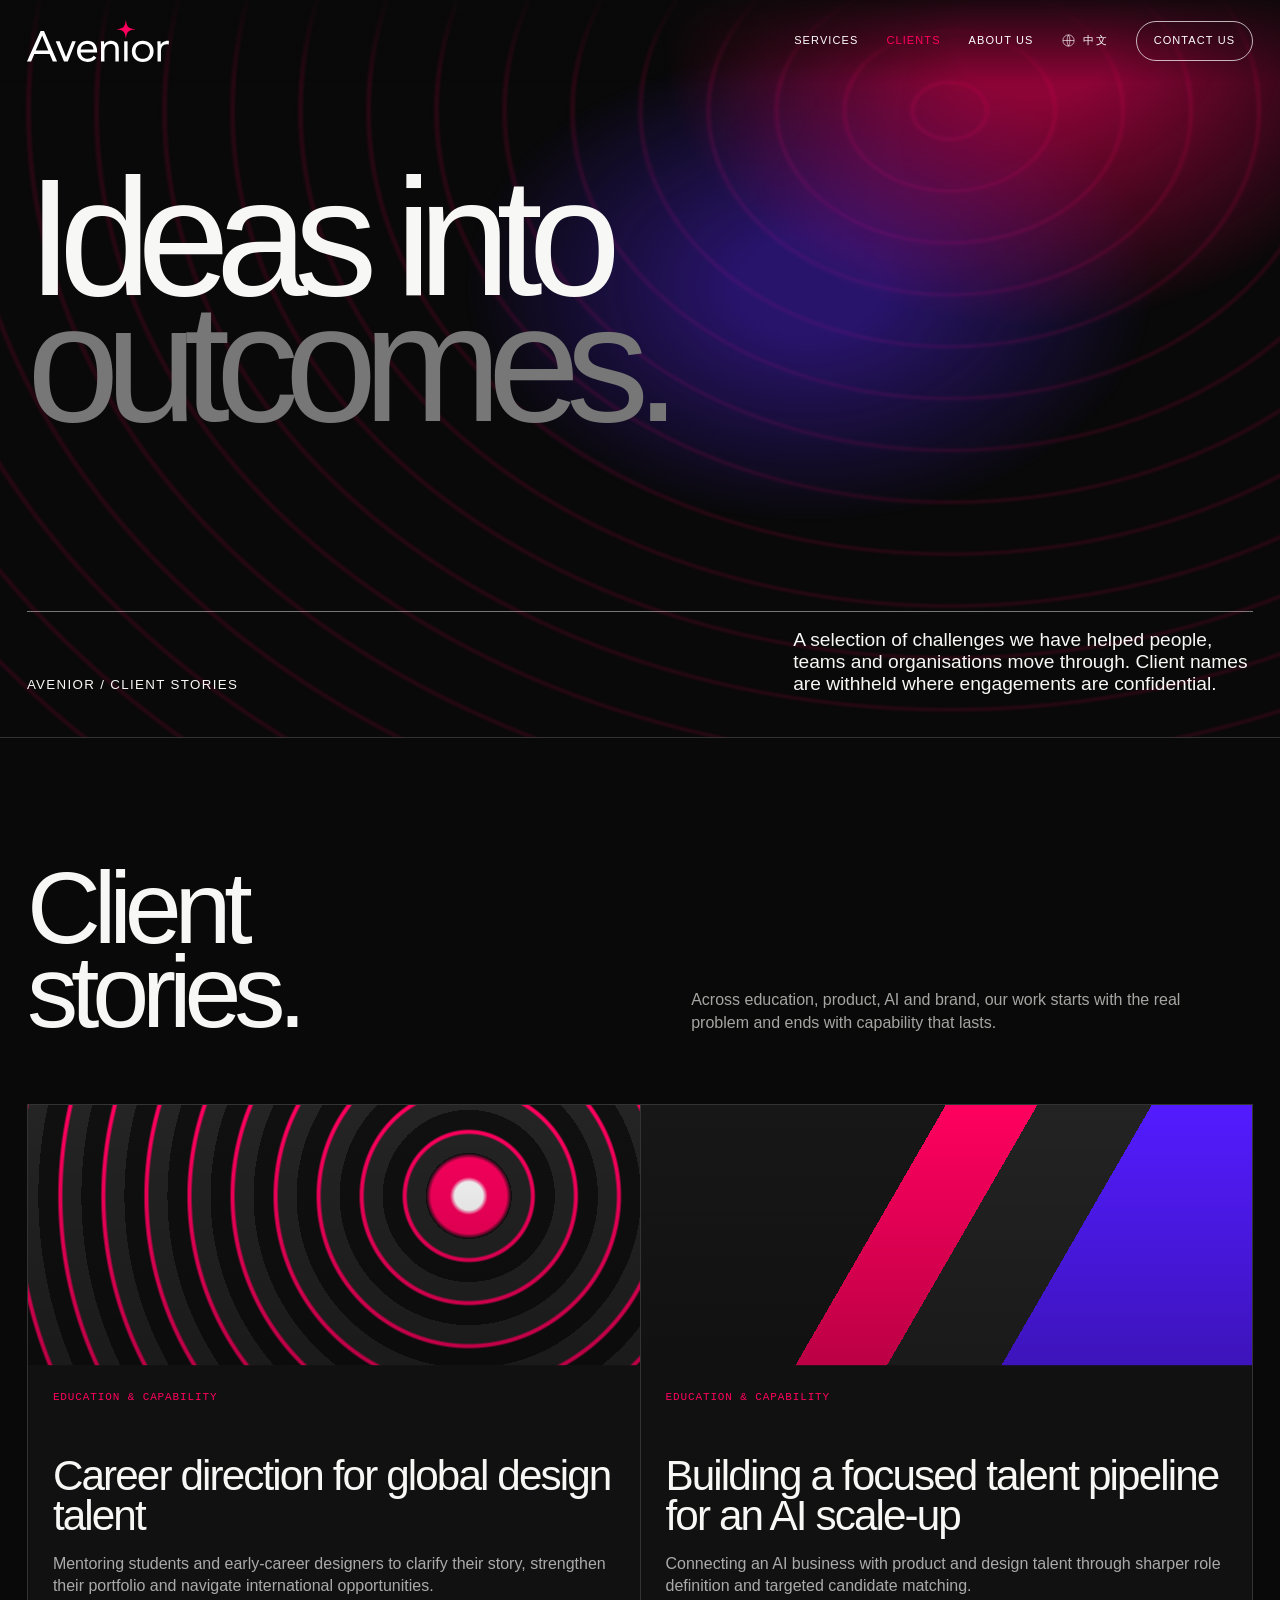
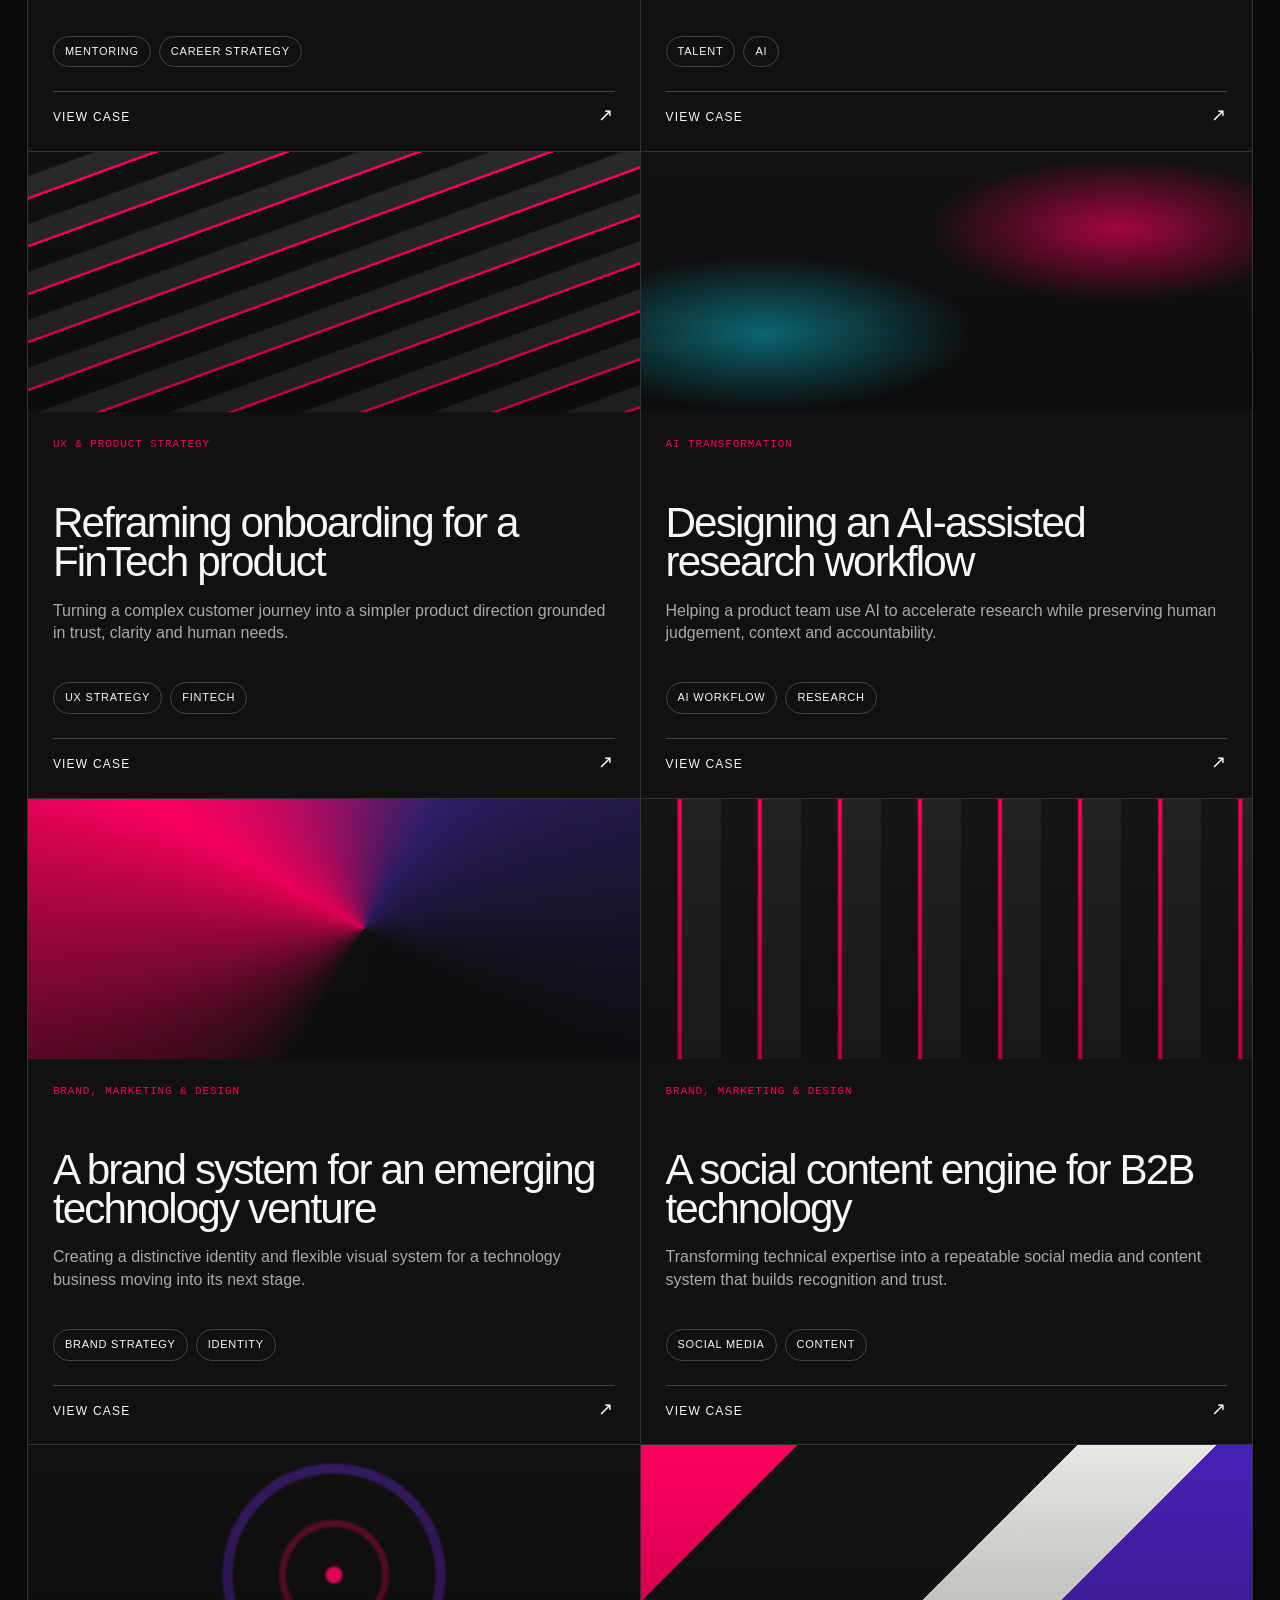
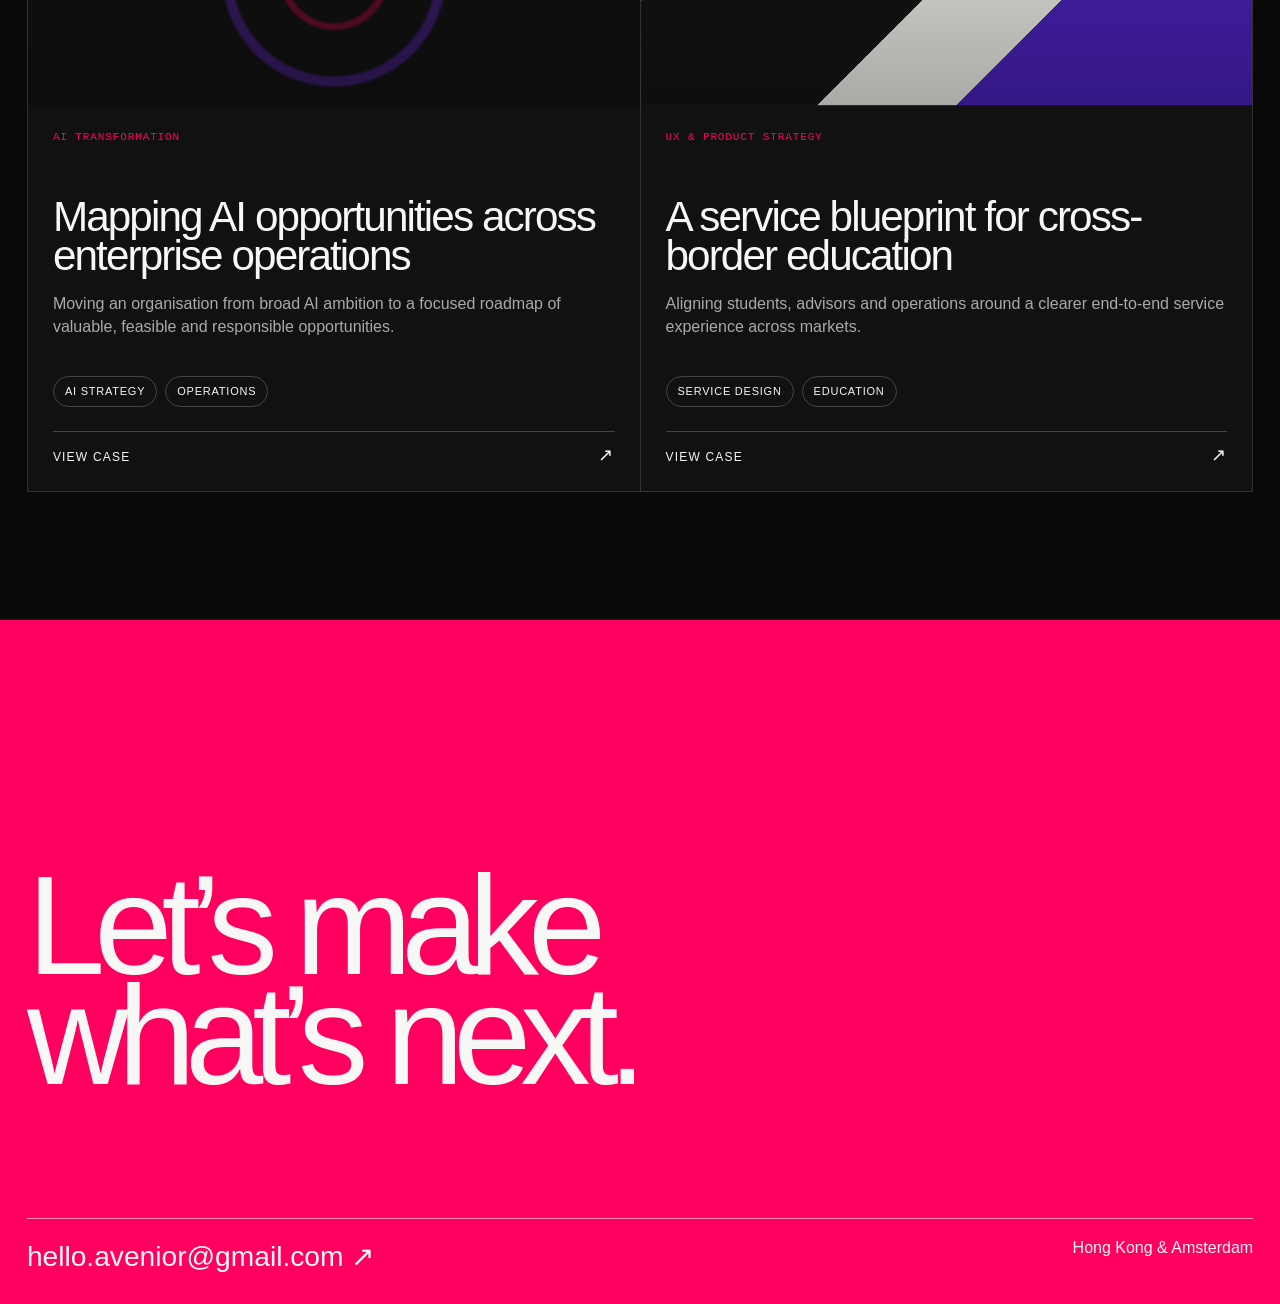
==== commit 67dce48a: "Remove numbering from client stories" ====
--- a/clients.html
+++ b/clients.html
@@ -13,37 +13,37 @@
   *{box-sizing:border-box}html{scroll-behavior:smooth;background:var(--ink)}body{margin:0;background:var(--ink);color:var(--white);font:300 16px/1.4 AveniorSans,Helvetica,Arial,"PingFang SC",sans-serif}a{color:inherit;text-decoration:none}button{font:inherit;color:inherit}::selection{background:var(--pink);color:#fff}
   .nav{position:fixed;inset:0 0 auto;z-index:20;height:82px;display:flex;align-items:center;justify-content:space-between;padding:0 var(--pad);background:linear-gradient(#090909d9,transparent);color:#fff}.brand{width:142px;line-height:0}.brand img{display:block;width:100%}.navlinks{display:flex;align-items:center;gap:28px;text-transform:uppercase;font-size:11px;letter-spacing:.1em}.navlinks button{border:0;background:none;padding:0;cursor:pointer;text-transform:uppercase;letter-spacing:.1em}.active{color:var(--pink)}.lang-switch{display:flex;align-items:center;gap:7px}.lang-switch svg{width:15px;height:15px;stroke:currentColor}.contact-button{border:1px solid rgba(255,255,255,.7);border-radius:999px;padding:11px 17px!important;transition:background .25s,color .25s}.contact-button:hover{background:#fff;color:#090909}
   .hero{min-height:82svh;padding:150px var(--pad) 42px;display:flex;flex-direction:column;justify-content:space-between;overflow:hidden;position:relative;border-bottom:1px solid var(--line)}.hero:before{content:"";position:absolute;inset:-20% -5%;background:radial-gradient(ellipse at 78% 18%,#ff005e88 0 5%,transparent 24%),radial-gradient(ellipse at 62% 42%,#5825ff66 0 6%,transparent 28%),repeating-radial-gradient(ellipse at 72% 25%,transparent 0 34px,#ff005e22 36px 38px,transparent 41px 68px);filter:blur(1px);animation:flow 15s ease-in-out infinite alternate;pointer-events:none}.hero-inner,.hero-foot{position:relative;z-index:1}.eyebrow{color:var(--pink);font:400 11px/1.2 monospace;letter-spacing:.12em;text-transform:uppercase}.hero h1{font-size:clamp(82px,13vw,210px);font-weight:300;line-height:.76;letter-spacing:-.085em;margin:24px 0 0;max-width:1250px}.hero h1 span{color:#777}.hero-foot{display:grid;grid-template-columns:1fr minmax(280px,460px);gap:8vw;align-items:end;border-top:1px solid #ffffff72;padding-top:17px}.hero-foot p{margin:0;font-size:clamp(18px,1.5vw,25px);line-height:1.15}.hero-foot small{text-transform:uppercase;letter-spacing:.1em}@keyframes flow{to{transform:translate3d(-3%,5%,0) scale(1.07)}}
-  .work{padding:clamp(110px,10vw,170px) var(--pad)}.work-head{display:grid;grid-template-columns:1fr 1fr;gap:8vw;margin-bottom:70px;align-items:end}.work-head h2{font-size:clamp(58px,8vw,126px);font-weight:300;line-height:.82;letter-spacing:-.07em;margin:0}.work-head p{color:var(--gray);max-width:520px;margin:0}.cards{display:grid;grid-template-columns:repeat(2,minmax(0,1fr));gap:1px;background:var(--line);border:1px solid var(--line)}.card{background:#111;min-height:590px;display:flex;flex-direction:column;overflow:hidden;position:relative;isolation:isolate;transition:transform .55s cubic-bezier(.16,1,.3,1),background-color .45s ease,box-shadow .55s cubic-bezier(.16,1,.3,1)}.card:before{content:"";position:absolute;z-index:3;inset:0;border:1px solid transparent;pointer-events:none;transition:border-color .45s ease,box-shadow .45s ease}.visual{height:260px;position:relative;overflow:hidden;background:#151515;transform:scale(1.001);transform-origin:center;transition:transform .8s cubic-bezier(.16,1,.3,1),filter .6s ease}.visual:before{content:"";position:absolute;z-index:1;inset:-35%;background:linear-gradient(110deg,transparent 35%,rgba(255,255,255,.2) 49%,transparent 63%);transform:translateX(-75%) rotate(4deg);transition:transform .85s cubic-bezier(.16,1,.3,1)}.visual:after{content:"";position:absolute;inset:0;background:linear-gradient(180deg,transparent,#0004);transition:background .45s ease}.visual span{position:absolute;z-index:2;left:24px;bottom:20px;font-size:clamp(38px,5vw,74px);line-height:.75;letter-spacing:-.07em;transition:transform .55s cubic-bezier(.16,1,.3,1),color .35s ease}.v1{background:radial-gradient(circle at 72% 35%,#fff 0 3%,#ff005e 4% 8%,transparent 9%),repeating-radial-gradient(circle at 72% 35%,#242424 0 18px,#ff005e 20px 22px,#101010 24px 43px)}.v2{background:linear-gradient(120deg,#171717 0 40%,#ff005e 40% 52%,#232323 52% 67%,#531bff 67%)}.v3{background:repeating-linear-gradient(160deg,#101010 0 22px,#292929 24px 42px,#ff005e 43px 45px)}.v4{background:radial-gradient(ellipse at 20% 70%,#09d9f388,transparent 30%),radial-gradient(ellipse at 78% 30%,#ff005eaa,transparent 28%),#111}.v5{background:conic-gradient(from 210deg at 55% 50%,#121212,#ff005e,#2e1e68,#111,#121212)}.v6{background:repeating-linear-gradient(90deg,#151515 0 36px,#ff005e 38px 40px,#222 42px 80px)}.v7{background:radial-gradient(circle at 50% 50%,#ff005e 0 2%,transparent 3% 14%,#ff005e55 15% 16%,transparent 17% 30%,#7b2cff55 31% 33%,#111 34%)}.v8{background:linear-gradient(135deg,#ff005e 0 18%,#131313 18% 50%,#e7e7e2 50% 66%,#4821b6 66%)}
+  .work{padding:clamp(110px,10vw,170px) var(--pad)}.work-head{display:grid;grid-template-columns:1fr 1fr;gap:8vw;margin-bottom:70px;align-items:end}.work-head h2{font-size:clamp(58px,8vw,126px);font-weight:300;line-height:.82;letter-spacing:-.07em;margin:0}.work-head p{color:var(--gray);max-width:520px;margin:0}.cards{display:grid;grid-template-columns:repeat(2,minmax(0,1fr));gap:1px;background:var(--line);border:1px solid var(--line)}.card{background:#111;min-height:590px;display:flex;flex-direction:column;overflow:hidden;position:relative;isolation:isolate;transition:transform .55s cubic-bezier(.16,1,.3,1),background-color .45s ease,box-shadow .55s cubic-bezier(.16,1,.3,1)}.card:before{content:"";position:absolute;z-index:3;inset:0;border:1px solid transparent;pointer-events:none;transition:border-color .45s ease,box-shadow .45s ease}.visual{height:260px;position:relative;overflow:hidden;background:#151515;transform:scale(1.001);transform-origin:center;transition:transform .8s cubic-bezier(.16,1,.3,1),filter .6s ease}.visual:before{content:"";position:absolute;z-index:1;inset:-35%;background:linear-gradient(110deg,transparent 35%,rgba(255,255,255,.2) 49%,transparent 63%);transform:translateX(-75%) rotate(4deg);transition:transform .85s cubic-bezier(.16,1,.3,1)}.visual:after{content:"";position:absolute;inset:0;background:linear-gradient(180deg,transparent,#0004);transition:background .45s ease}.v1{background:radial-gradient(circle at 72% 35%,#fff 0 3%,#ff005e 4% 8%,transparent 9%),repeating-radial-gradient(circle at 72% 35%,#242424 0 18px,#ff005e 20px 22px,#101010 24px 43px)}.v2{background:linear-gradient(120deg,#171717 0 40%,#ff005e 40% 52%,#232323 52% 67%,#531bff 67%)}.v3{background:repeating-linear-gradient(160deg,#101010 0 22px,#292929 24px 42px,#ff005e 43px 45px)}.v4{background:radial-gradient(ellipse at 20% 70%,#09d9f388,transparent 30%),radial-gradient(ellipse at 78% 30%,#ff005eaa,transparent 28%),#111}.v5{background:conic-gradient(from 210deg at 55% 50%,#121212,#ff005e,#2e1e68,#111,#121212)}.v6{background:repeating-linear-gradient(90deg,#151515 0 36px,#ff005e 38px 40px,#222 42px 80px)}.v7{background:radial-gradient(circle at 50% 50%,#ff005e 0 2%,transparent 3% 14%,#ff005e55 15% 16%,transparent 17% 30%,#7b2cff55 31% 33%,#111 34%)}.v8{background:linear-gradient(135deg,#ff005e 0 18%,#131313 18% 50%,#e7e7e2 50% 66%,#4821b6 66%)}
   .card-body{padding:25px;display:flex;flex:1;flex-direction:column}.meta{display:flex;justify-content:space-between;gap:20px;color:var(--pink);font:400 11px/1.3 monospace;letter-spacing:.08em;text-transform:uppercase}.card h3{font-size:clamp(30px,3.3vw,51px);font-weight:300;line-height:.93;letter-spacing:-.045em;margin:52px 0 18px;max-width:680px;transition:transform .5s cubic-bezier(.16,1,.3,1),color .35s ease}.card p{color:#aaa;max-width:560px;margin:0;transition:color .35s ease}.tags{display:flex;flex-wrap:wrap;gap:8px;margin-top:auto;padding-top:38px}.tag{border:1px solid #444;border-radius:999px;padding:7px 11px;font-size:11px;text-transform:uppercase;letter-spacing:.07em;transition:border-color .35s ease,background-color .35s ease}.read{margin-top:24px;border:0;border-top:1px solid #444;background:none;padding:17px 0 0;display:flex;justify-content:space-between;cursor:pointer;text-align:left;text-transform:uppercase;font-size:12px;letter-spacing:.1em;transition:color .3s ease,border-color .35s ease}.read span:last-child{font-size:18px;line-height:.7;transition:transform .45s cubic-bezier(.16,1,.3,1)}.read:hover{color:var(--pink)}
-  @media(hover:hover) and (pointer:fine){.card:hover,.card:focus-within{z-index:2;transform:translateY(-7px);background:#151515;box-shadow:0 22px 55px #0009,0 0 34px rgba(255,0,94,.11)}.card:hover:before,.card:focus-within:before{border-color:rgba(255,0,94,.55);box-shadow:inset 0 0 34px rgba(255,0,94,.055)}.card:hover .visual,.card:focus-within .visual{transform:scale(1.045);filter:saturate(1.18) brightness(1.08)}.card:hover .visual:before,.card:focus-within .visual:before{transform:translateX(78%) rotate(4deg)}.card:hover .visual:after,.card:focus-within .visual:after{background:linear-gradient(180deg,transparent 42%,rgba(0,0,0,.48))}.card:hover .visual span,.card:focus-within .visual span{transform:translate3d(7px,-6px,0);color:#fff}.card:hover h3,.card:focus-within h3{transform:translateX(7px);color:#fff}.card:hover p,.card:focus-within p{color:#c7c7c4}.card:hover .tag,.card:focus-within .tag{border-color:#666;background:#ffffff05}.card:hover .read,.card:focus-within .read{color:var(--pink);border-color:rgba(255,0,94,.55)}.card:hover .read span:last-child,.card:focus-within .read span:last-child{transform:translate3d(6px,-6px,0) rotate(5deg)}}
+  @media(hover:hover) and (pointer:fine){.card:hover,.card:focus-within{z-index:2;transform:translateY(-7px);background:#151515;box-shadow:0 22px 55px #0009,0 0 34px rgba(255,0,94,.11)}.card:hover:before,.card:focus-within:before{border-color:rgba(255,0,94,.55);box-shadow:inset 0 0 34px rgba(255,0,94,.055)}.card:hover .visual,.card:focus-within .visual{transform:scale(1.045);filter:saturate(1.18) brightness(1.08)}.card:hover .visual:before,.card:focus-within .visual:before{transform:translateX(78%) rotate(4deg)}.card:hover .visual:after,.card:focus-within .visual:after{background:linear-gradient(180deg,transparent 42%,rgba(0,0,0,.48))}.card:hover h3,.card:focus-within h3{transform:translateX(7px);color:#fff}.card:hover p,.card:focus-within p{color:#c7c7c4}.card:hover .tag,.card:focus-within .tag{border-color:#666;background:#ffffff05}.card:hover .read,.card:focus-within .read{color:var(--pink);border-color:rgba(255,0,94,.55)}.card:hover .read span:last-child,.card:focus-within .read span:last-child{transform:translate3d(6px,-6px,0) rotate(5deg)}}
   dialog{width:min(880px,calc(100% - 36px));max-height:88svh;border:1px solid #444;padding:0;background:#111;color:#fff;box-shadow:0 30px 100px #000b}dialog::backdrop{background:#000b;backdrop-filter:blur(8px)}.modal{padding:clamp(25px,5vw,62px)}.modal-top{display:flex;align-items:center;justify-content:space-between;color:var(--pink);font:400 11px monospace;text-transform:uppercase;letter-spacing:.1em}.close{width:44px;height:44px;border:1px solid #555;border-radius:50%;background:none;cursor:pointer;font-size:20px}.modal h2{font-size:clamp(44px,7vw,84px);font-weight:300;line-height:.88;letter-spacing:-.06em;margin:54px 0 34px}.modal-grid{display:grid;grid-template-columns:1fr 1fr;gap:34px;border-top:1px solid #444;padding-top:26px}.modal-grid div{color:#aaa}.modal-grid b{display:block;color:#fff;font-weight:400;margin-bottom:9px}.confidential{color:#777;font-size:13px;margin:42px 0 0}
   .cta{min-height:76svh;background:var(--pink);padding:110px var(--pad) 28px;display:flex;flex-direction:column;justify-content:space-between}.cta h2{font-size:clamp(76px,11vw,180px);font-weight:300;line-height:.78;letter-spacing:-.078em;margin:0}.cta-bottom{display:flex;justify-content:space-between;gap:30px;border-top:1px solid #ffffff8f;padding-top:18px}.cta-bottom a{font-size:clamp(22px,2.2vw,35px)}
   @media(max-width:900px){.navlinks a{display:none}.navlinks .active{display:inline-flex}.hero h1{font-size:18vw}.hero-foot,.work-head{grid-template-columns:1fr;gap:30px}.cards{grid-template-columns:1fr}.card{min-height:520px}.modal-grid{grid-template-columns:1fr}.work-head p{font-size:16px}}
   @media(max-width:560px){.nav{height:64px}.brand{width:112px}.navlinks{gap:14px}.hero{padding-top:120px;min-height:72svh}.hero-foot small{display:none}.visual{height:210px}.cta-bottom{flex-direction:column}.contact-button{padding:9px 12px!important}.card h3{margin-top:38px}}
-  @media(prefers-reduced-motion:reduce){html{scroll-behavior:auto}.hero:before{animation:none}.card,.card:before,.visual,.visual:before,.visual:after,.visual span,.card h3,.card p,.tag,.read,.read span:last-child{transition:none!important}.card:hover,.card:focus-within,.card:hover .visual,.card:focus-within .visual,.card:hover h3,.card:focus-within h3,.card:hover .visual span,.card:focus-within .visual span,.card:hover .read span:last-child,.card:focus-within .read span:last-child{transform:none!important}}
+  @media(prefers-reduced-motion:reduce){html{scroll-behavior:auto}.hero:before{animation:none}.card,.card:before,.visual,.visual:before,.visual:after,.card h3,.card p,.tag,.read,.read span:last-child{transition:none!important}.card:hover,.card:focus-within,.card:hover .visual,.card:focus-within .visual,.card:hover h3,.card:focus-within h3,.card:hover .read span:last-child,.card:focus-within .read span:last-child{transform:none!important}}
   </style>
 </head>
 <body>
   <header class="nav"><a class="brand" href="index.html#home"><img src="assets/avenior-logo.svg" alt="Avenior"></a><nav class="navlinks"><a href="index.html#services" data-i18n="navServices">Services</a><a class="active" href="clients.html" data-i18n="navClients">Clients</a><a href="index.html#about" data-i18n="navAbout">About us</a><button id="lang" class="lang-switch" aria-label="Switch language"><svg viewBox="0 0 24 24" fill="none" aria-hidden="true"><circle cx="12" cy="12" r="9"/><path d="M3 12h18M12 3c3 3.5 3 14 0 18M12 3c-3 3.5-3 14 0 18"/></svg><span>中文</span></button><a class="contact-button" href="index.html#contact" data-i18n="navContact">Contact us</a></nav></header>
   <main>
-    <section class="hero"><div class="hero-inner"><span class="eyebrow" data-i18n="eyebrow">Selected client work / 2026</span><h1 data-i18n="hero">Ideas into<br><span>outcomes.</span></h1></div><div class="hero-foot"><small>Avenior / Client stories</small><p data-i18n="intro">A selection of challenges we have helped people, teams and organisations move through. Client names are withheld where engagements are confidential.</p></div></section>
+    <section class="hero"><div class="hero-inner"><h1 data-i18n="hero">Ideas into<br><span>outcomes.</span></h1></div><div class="hero-foot"><small>Avenior / Client stories</small><p data-i18n="intro">A selection of challenges we have helped people, teams and organisations move through. Client names are withheld where engagements are confidential.</p></div></section>
     <section class="work"><div class="work-head"><h2 data-i18n="workTitle">Client<br>stories.</h2><p data-i18n="workIntro">Across education, product, AI and brand, our work starts with the real problem and ends with capability that lasts.</p></div>
       <div class="cards">
-        <article class="card" data-title="Career direction for global design talent" data-challenge="Talented students and early-career designers needed a clearer path into competitive international programmes and roles." data-response="A structured mentoring journey combining portfolio strategy, interview practice, career positioning and practical feedback." data-outcome="Stronger applications, clearer professional narratives and the confidence to make better career decisions."><div class="visual v1"><span>01</span></div><div class="card-body"><div class="meta"><span data-i18n="c1cat">Education & capability</span><span>01 / 08</span></div><h3 data-i18n="c1title">Career direction for global design talent</h3><p data-i18n="c1desc">Mentoring students and early-career designers to clarify their story, strengthen their portfolio and navigate international opportunities.</p><div class="tags"><span class="tag">Mentoring</span><span class="tag">Career strategy</span></div><button class="read" type="button"><span data-i18n="read">View case</span><span>↗</span></button></div></article>
-        <article class="card" data-title="Building a focused talent pipeline for an AI scale-up" data-challenge="A growing AI company needed access to relevant product and design talent without adding noise to an already stretched hiring process." data-response="We clarified role requirements, mapped candidate profiles and connected the company with a more focused pool of suitable talent." data-outcome="A clearer hiring brief and a more relevant, efficient route from talent discovery to conversation."><div class="visual v2"><span>02</span></div><div class="card-body"><div class="meta"><span data-i18n="c2cat">Education & capability</span><span>02 / 08</span></div><h3 data-i18n="c2title">Building a focused talent pipeline for an AI scale-up</h3><p data-i18n="c2desc">Connecting an AI business with product and design talent through sharper role definition and targeted candidate matching.</p><div class="tags"><span class="tag">Talent</span><span class="tag">AI</span></div><button class="read" type="button"><span data-i18n="read">View case</span><span>↗</span></button></div></article>
-        <article class="card" data-title="Reframing onboarding for a FinTech product" data-challenge="A complex product journey asked too much of new users too early, creating uncertainty and unnecessary friction." data-response="We mapped the journey, prioritised trust-building moments and redesigned the experience around progressive understanding." data-outcome="A clearer onboarding direction aligned around user confidence, business needs and measurable product decisions."><div class="visual v3"><span>03</span></div><div class="card-body"><div class="meta"><span data-i18n="c3cat">UX & product strategy</span><span>03 / 08</span></div><h3 data-i18n="c3title">Reframing onboarding for a FinTech product</h3><p data-i18n="c3desc">Turning a complex customer journey into a simpler product direction grounded in trust, clarity and human needs.</p><div class="tags"><span class="tag">UX strategy</span><span class="tag">FinTech</span></div><button class="read" type="button"><span data-i18n="read">View case</span><span>↗</span></button></div></article>
-        <article class="card" data-title="Designing an AI-assisted research workflow" data-challenge="A product team wanted to use AI in research without losing judgement, context or the voice of the customer." data-response="We redesigned the workflow around human checkpoints, reusable prompts and clear principles for evidence and accountability." data-outcome="A practical operating model that accelerated synthesis while keeping researchers in control of interpretation."><div class="visual v4"><span>04</span></div><div class="card-body"><div class="meta"><span data-i18n="c4cat">AI transformation</span><span>04 / 08</span></div><h3 data-i18n="c4title">Designing an AI-assisted research workflow</h3><p data-i18n="c4desc">Helping a product team use AI to accelerate research while preserving human judgement, context and accountability.</p><div class="tags"><span class="tag">AI workflow</span><span class="tag">Research</span></div><button class="read" type="button"><span data-i18n="read">View case</span><span>↗</span></button></div></article>
-        <article class="card" data-title="A brand system for an emerging technology venture" data-challenge="An ambitious technology venture needed a credible identity that could communicate complexity without feeling generic or over-engineered." data-response="We established positioning, visual principles and a flexible design language for digital, social and presentation contexts." data-outcome="A distinctive and coherent brand foundation ready to support growth, partnerships and future product stories."><div class="visual v5"><span>05</span></div><div class="card-body"><div class="meta"><span data-i18n="c5cat">Brand, marketing & design</span><span>05 / 08</span></div><h3 data-i18n="c5title">A brand system for an emerging technology venture</h3><p data-i18n="c5desc">Creating a distinctive identity and flexible visual system for a technology business moving into its next stage.</p><div class="tags"><span class="tag">Brand strategy</span><span class="tag">Identity</span></div><button class="read" type="button"><span data-i18n="read">View case</span><span>↗</span></button></div></article>
-        <article class="card" data-title="A social content engine for B2B technology" data-challenge="A B2B team had deep expertise but no repeatable way to translate it into relevant, recognisable social content." data-response="We created content pillars, editorial formats and a lightweight production system built around the team's real knowledge." data-outcome="A more consistent brand voice and a practical system for turning expertise into useful market-facing content."><div class="visual v6"><span>06</span></div><div class="card-body"><div class="meta"><span data-i18n="c6cat">Brand, marketing & design</span><span>06 / 08</span></div><h3 data-i18n="c6title">A social content engine for B2B technology</h3><p data-i18n="c6desc">Transforming technical expertise into a repeatable social media and content system that builds recognition and trust.</p><div class="tags"><span class="tag">Social media</span><span class="tag">Content</span></div><button class="read" type="button"><span data-i18n="read">View case</span><span>↗</span></button></div></article>
-        <article class="card" data-title="Mapping AI opportunities across enterprise operations" data-challenge="Leaders saw broad AI potential but lacked a shared view of where to begin and how to distinguish value from novelty." data-response="We mapped workflows, prioritised opportunities and framed a staged roadmap around impact, feasibility and responsible adoption." data-outcome="A shared decision framework and a focused set of next experiments grounded in real operational needs."><div class="visual v7"><span>07</span></div><div class="card-body"><div class="meta"><span data-i18n="c7cat">AI transformation</span><span>07 / 08</span></div><h3 data-i18n="c7title">Mapping AI opportunities across enterprise operations</h3><p data-i18n="c7desc">Moving an organisation from broad AI ambition to a focused roadmap of valuable, feasible and responsible opportunities.</p><div class="tags"><span class="tag">AI strategy</span><span class="tag">Operations</span></div><button class="read" type="button"><span data-i18n="read">View case</span><span>↗</span></button></div></article>
-        <article class="card" data-title="A service blueprint for cross-border education" data-challenge="Students, advisors and partners experienced the same service as disconnected moments across multiple channels and regions." data-response="We visualised the end-to-end journey, surfaced operational gaps and defined a service blueprint around the moments that matter most." data-outcome="A shared view of the experience and a prioritised direction for improving both front-stage and behind-the-scenes delivery."><div class="visual v8"><span>08</span></div><div class="card-body"><div class="meta"><span data-i18n="c8cat">UX & product strategy</span><span>08 / 08</span></div><h3 data-i18n="c8title">A service blueprint for cross-border education</h3><p data-i18n="c8desc">Aligning students, advisors and operations around a clearer end-to-end service experience across markets.</p><div class="tags"><span class="tag">Service design</span><span class="tag">Education</span></div><button class="read" type="button"><span data-i18n="read">View case</span><span>↗</span></button></div></article>
+        <article class="card" data-title="Career direction for global design talent" data-challenge="Talented students and early-career designers needed a clearer path into competitive international programmes and roles." data-response="A structured mentoring journey combining portfolio strategy, interview practice, career positioning and practical feedback." data-outcome="Stronger applications, clearer professional narratives and the confidence to make better career decisions."><div class="visual v1"></div><div class="card-body"><div class="meta"><span data-i18n="c1cat">Education & capability</span></div><h3 data-i18n="c1title">Career direction for global design talent</h3><p data-i18n="c1desc">Mentoring students and early-career designers to clarify their story, strengthen their portfolio and navigate international opportunities.</p><div class="tags"><span class="tag">Mentoring</span><span class="tag">Career strategy</span></div><button class="read" type="button"><span data-i18n="read">View case</span><span>↗</span></button></div></article>
+        <article class="card" data-title="Building a focused talent pipeline for an AI scale-up" data-challenge="A growing AI company needed access to relevant product and design talent without adding noise to an already stretched hiring process." data-response="We clarified role requirements, mapped candidate profiles and connected the company with a more focused pool of suitable talent." data-outcome="A clearer hiring brief and a more relevant, efficient route from talent discovery to conversation."><div class="visual v2"></div><div class="card-body"><div class="meta"><span data-i18n="c2cat">Education & capability</span></div><h3 data-i18n="c2title">Building a focused talent pipeline for an AI scale-up</h3><p data-i18n="c2desc">Connecting an AI business with product and design talent through sharper role definition and targeted candidate matching.</p><div class="tags"><span class="tag">Talent</span><span class="tag">AI</span></div><button class="read" type="button"><span data-i18n="read">View case</span><span>↗</span></button></div></article>
+        <article class="card" data-title="Reframing onboarding for a FinTech product" data-challenge="A complex product journey asked too much of new users too early, creating uncertainty and unnecessary friction." data-response="We mapped the journey, prioritised trust-building moments and redesigned the experience around progressive understanding." data-outcome="A clearer onboarding direction aligned around user confidence, business needs and measurable product decisions."><div class="visual v3"></div><div class="card-body"><div class="meta"><span data-i18n="c3cat">UX & product strategy</span></div><h3 data-i18n="c3title">Reframing onboarding for a FinTech product</h3><p data-i18n="c3desc">Turning a complex customer journey into a simpler product direction grounded in trust, clarity and human needs.</p><div class="tags"><span class="tag">UX strategy</span><span class="tag">FinTech</span></div><button class="read" type="button"><span data-i18n="read">View case</span><span>↗</span></button></div></article>
+        <article class="card" data-title="Designing an AI-assisted research workflow" data-challenge="A product team wanted to use AI in research without losing judgement, context or the voice of the customer." data-response="We redesigned the workflow around human checkpoints, reusable prompts and clear principles for evidence and accountability." data-outcome="A practical operating model that accelerated synthesis while keeping researchers in control of interpretation."><div class="visual v4"></div><div class="card-body"><div class="meta"><span data-i18n="c4cat">AI transformation</span></div><h3 data-i18n="c4title">Designing an AI-assisted research workflow</h3><p data-i18n="c4desc">Helping a product team use AI to accelerate research while preserving human judgement, context and accountability.</p><div class="tags"><span class="tag">AI workflow</span><span class="tag">Research</span></div><button class="read" type="button"><span data-i18n="read">View case</span><span>↗</span></button></div></article>
+        <article class="card" data-title="A brand system for an emerging technology venture" data-challenge="An ambitious technology venture needed a credible identity that could communicate complexity without feeling generic or over-engineered." data-response="We established positioning, visual principles and a flexible design language for digital, social and presentation contexts." data-outcome="A distinctive and coherent brand foundation ready to support growth, partnerships and future product stories."><div class="visual v5"></div><div class="card-body"><div class="meta"><span data-i18n="c5cat">Brand, marketing & design</span></div><h3 data-i18n="c5title">A brand system for an emerging technology venture</h3><p data-i18n="c5desc">Creating a distinctive identity and flexible visual system for a technology business moving into its next stage.</p><div class="tags"><span class="tag">Brand strategy</span><span class="tag">Identity</span></div><button class="read" type="button"><span data-i18n="read">View case</span><span>↗</span></button></div></article>
+        <article class="card" data-title="A social content engine for B2B technology" data-challenge="A B2B team had deep expertise but no repeatable way to translate it into relevant, recognisable social content." data-response="We created content pillars, editorial formats and a lightweight production system built around the team's real knowledge." data-outcome="A more consistent brand voice and a practical system for turning expertise into useful market-facing content."><div class="visual v6"></div><div class="card-body"><div class="meta"><span data-i18n="c6cat">Brand, marketing & design</span></div><h3 data-i18n="c6title">A social content engine for B2B technology</h3><p data-i18n="c6desc">Transforming technical expertise into a repeatable social media and content system that builds recognition and trust.</p><div class="tags"><span class="tag">Social media</span><span class="tag">Content</span></div><button class="read" type="button"><span data-i18n="read">View case</span><span>↗</span></button></div></article>
+        <article class="card" data-title="Mapping AI opportunities across enterprise operations" data-challenge="Leaders saw broad AI potential but lacked a shared view of where to begin and how to distinguish value from novelty." data-response="We mapped workflows, prioritised opportunities and framed a staged roadmap around impact, feasibility and responsible adoption." data-outcome="A shared decision framework and a focused set of next experiments grounded in real operational needs."><div class="visual v7"></div><div class="card-body"><div class="meta"><span data-i18n="c7cat">AI transformation</span></div><h3 data-i18n="c7title">Mapping AI opportunities across enterprise operations</h3><p data-i18n="c7desc">Moving an organisation from broad AI ambition to a focused roadmap of valuable, feasible and responsible opportunities.</p><div class="tags"><span class="tag">AI strategy</span><span class="tag">Operations</span></div><button class="read" type="button"><span data-i18n="read">View case</span><span>↗</span></button></div></article>
+        <article class="card" data-title="A service blueprint for cross-border education" data-challenge="Students, advisors and partners experienced the same service as disconnected moments across multiple channels and regions." data-response="We visualised the end-to-end journey, surfaced operational gaps and defined a service blueprint around the moments that matter most." data-outcome="A shared view of the experience and a prioritised direction for improving both front-stage and behind-the-scenes delivery."><div class="visual v8"></div><div class="card-body"><div class="meta"><span data-i18n="c8cat">UX & product strategy</span></div><h3 data-i18n="c8title">A service blueprint for cross-border education</h3><p data-i18n="c8desc">Aligning students, advisors and operations around a clearer end-to-end service experience across markets.</p><div class="tags"><span class="tag">Service design</span><span class="tag">Education</span></div><button class="read" type="button"><span data-i18n="read">View case</span><span>↗</span></button></div></article>
       </div>
     </section>
     <section class="cta"><span class="eyebrow" data-i18n="ctaTop">Have a challenge in mind?</span><h2 data-i18n="ctaTitle">Let’s make<br>what’s next.</h2><div class="cta-bottom"><a href="mailto:hello.avenior@gmail.com">hello.avenior@gmail.com ↗</a><span>Hong Kong &amp; Amsterdam</span></div></section>
   </main>
   <dialog id="case-dialog"><div class="modal"><div class="modal-top"><span id="modal-category">Avenior / Client story</span><button class="close" type="button" aria-label="Close case study">×</button></div><h2 id="modal-title"></h2><div class="modal-grid"><div><b data-i18n="challenge">Challenge</b><span id="modal-challenge"></span></div><div><b data-i18n="response">Our response</b><span id="modal-response"></span></div><div><b data-i18n="outcome">Outcome</b><span id="modal-outcome"></span></div></div><p class="confidential" data-i18n="confidential">Selected details have been generalised to respect client confidentiality.</p></div></dialog>
   <script>
-  const ZH={navServices:'服务',navClients:'客户案例',navAbout:'关于我们',navContact:'联系我们',eyebrow:'客户案例 / 2026',hero:'从想法到<br><span>成果。</span>',intro:'我们帮助个人、团队和组织穿越复杂挑战。部分项目因保密要求已隐去客户名称。',workTitle:'客户<br>故事。',workIntro:'从教育、产品到 AI 与品牌，我们从真正的问题出发，以可持续的能力为终点。',read:'查看案例',c1cat:'教育与能力建设',c1title:'为全球设计人才明确职业方向',c1desc:'帮助学生和职场新人理清故事、完善作品集，并把握国际发展机会。',c2cat:'教育与能力建设',c2title:'为 AI 成长企业建立精准人才通道',c2desc:'通过更清晰的角色定义和定向匹配，连接 AI 企业与产品、设计人才。',c3cat:'UX 与产品战略',c3title:'重新设计金融科技产品的新手体验',c3desc:'把复杂的客户旅程转化为以信任、清晰和人的需求为核心的产品方向。',c4cat:'AI 转型',c4title:'设计 AI 辅助的用户研究流程',c4desc:'帮助产品团队借助 AI 提高研究效率，同时保留人的判断、语境与责任。',c5cat:'品牌、营销与设计',c5title:'为新兴科技企业打造品牌系统',c5desc:'为进入新阶段的科技企业建立鲜明身份与灵活的视觉系统。',c6cat:'品牌、营销与设计',c6title:'为 B2B 科技品牌建立社交内容引擎',c6desc:'把技术专业知识转化为可复用的社交媒体与内容系统，持续建立认知和信任。',c7cat:'AI 转型',c7title:'绘制企业运营中的 AI 机会地图',c7desc:'帮助组织从广泛的 AI 愿景走向兼具价值、可行性与责任感的聚焦路线图。',c8cat:'UX 与产品战略',c8title:'为跨境教育构建服务蓝图',c8desc:'围绕更清晰的跨市场端到端服务体验，对齐学生、顾问与运营团队。',ctaTop:'心中已有一个挑战？',ctaTitle:'一起创造<br>下一步。',challenge:'挑战',response:'我们的回应',outcome:'成果',confidential:'为尊重客户保密要求，部分细节已作概括处理。'};
+  const ZH={navServices:'服务',navClients:'客户案例',navAbout:'关于我们',navContact:'联系我们',hero:'从想法到<br><span>成果。</span>',intro:'我们帮助个人、团队和组织穿越复杂挑战。部分项目因保密要求已隐去客户名称。',workTitle:'客户<br>故事。',workIntro:'从教育、产品到 AI 与品牌，我们从真正的问题出发，以可持续的能力为终点。',read:'查看案例',c1cat:'教育与能力建设',c1title:'为全球设计人才明确职业方向',c1desc:'帮助学生和职场新人理清故事、完善作品集，并把握国际发展机会。',c2cat:'教育与能力建设',c2title:'为 AI 成长企业建立精准人才通道',c2desc:'通过更清晰的角色定义和定向匹配，连接 AI 企业与产品、设计人才。',c3cat:'UX 与产品战略',c3title:'重新设计金融科技产品的新手体验',c3desc:'把复杂的客户旅程转化为以信任、清晰和人的需求为核心的产品方向。',c4cat:'AI 转型',c4title:'设计 AI 辅助的用户研究流程',c4desc:'帮助产品团队借助 AI 提高研究效率，同时保留人的判断、语境与责任。',c5cat:'品牌、营销与设计',c5title:'为新兴科技企业打造品牌系统',c5desc:'为进入新阶段的科技企业建立鲜明身份与灵活的视觉系统。',c6cat:'品牌、营销与设计',c6title:'为 B2B 科技品牌建立社交内容引擎',c6desc:'把技术专业知识转化为可复用的社交媒体与内容系统，持续建立认知和信任。',c7cat:'AI 转型',c7title:'绘制企业运营中的 AI 机会地图',c7desc:'帮助组织从广泛的 AI 愿景走向兼具价值、可行性与责任感的聚焦路线图。',c8cat:'UX 与产品战略',c8title:'为跨境教育构建服务蓝图',c8desc:'围绕更清晰的跨市场端到端服务体验，对齐学生、顾问与运营团队。',ctaTop:'心中已有一个挑战？',ctaTitle:'一起创造<br>下一步。',challenge:'挑战',response:'我们的回应',outcome:'成果',confidential:'为尊重客户保密要求，部分细节已作概括处理。'};
   const EN={};document.querySelectorAll('[data-i18n]').forEach(el=>EN[el.dataset.i18n]=el.innerHTML);const langBtn=document.querySelector('#lang'),langLabel=langBtn.querySelector('span');function setLanguage(lang){const dict=lang==='zh'?ZH:EN;document.querySelectorAll('[data-i18n]').forEach(el=>el.innerHTML=dict[el.dataset.i18n]);document.documentElement.lang=lang==='zh'?'zh-CN':'en';langLabel.textContent=lang==='zh'?'EN':'中文';localStorage.setItem('avenior-lang',lang)}langBtn.addEventListener('click',()=>setLanguage(document.documentElement.lang.startsWith('zh')?'en':'zh'));setLanguage(localStorage.getItem('avenior-lang')||'en');
   const dialog=document.querySelector('#case-dialog'),modalTitle=document.querySelector('#modal-title'),modalChallenge=document.querySelector('#modal-challenge'),modalResponse=document.querySelector('#modal-response'),modalOutcome=document.querySelector('#modal-outcome');document.querySelectorAll('.read').forEach(button=>button.addEventListener('click',()=>{const card=button.closest('.card');modalTitle.textContent=card.dataset.title;modalChallenge.textContent=card.dataset.challenge;modalResponse.textContent=card.dataset.response;modalOutcome.textContent=card.dataset.outcome;dialog.showModal()}));document.querySelector('.close').addEventListener('click',()=>dialog.close());dialog.addEventListener('click',event=>{if(event.target===dialog)dialog.close()});
   </script>
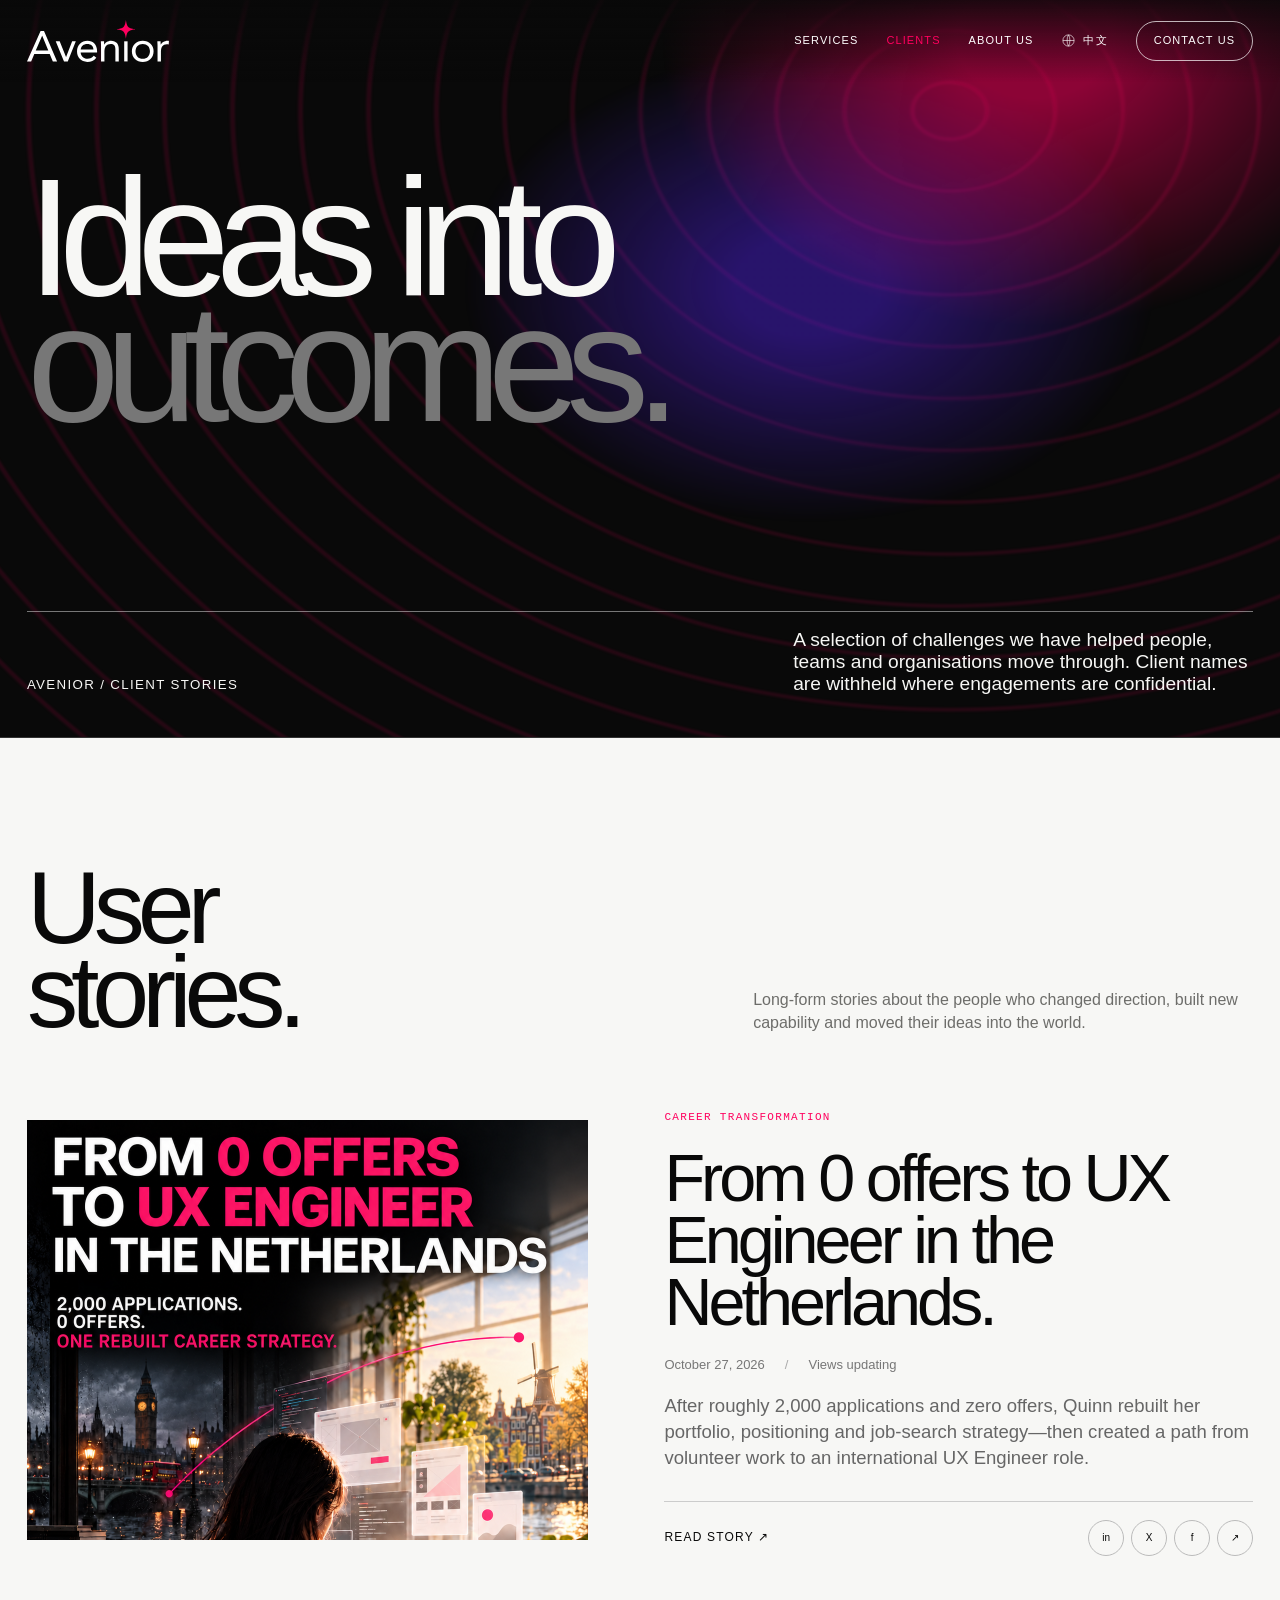
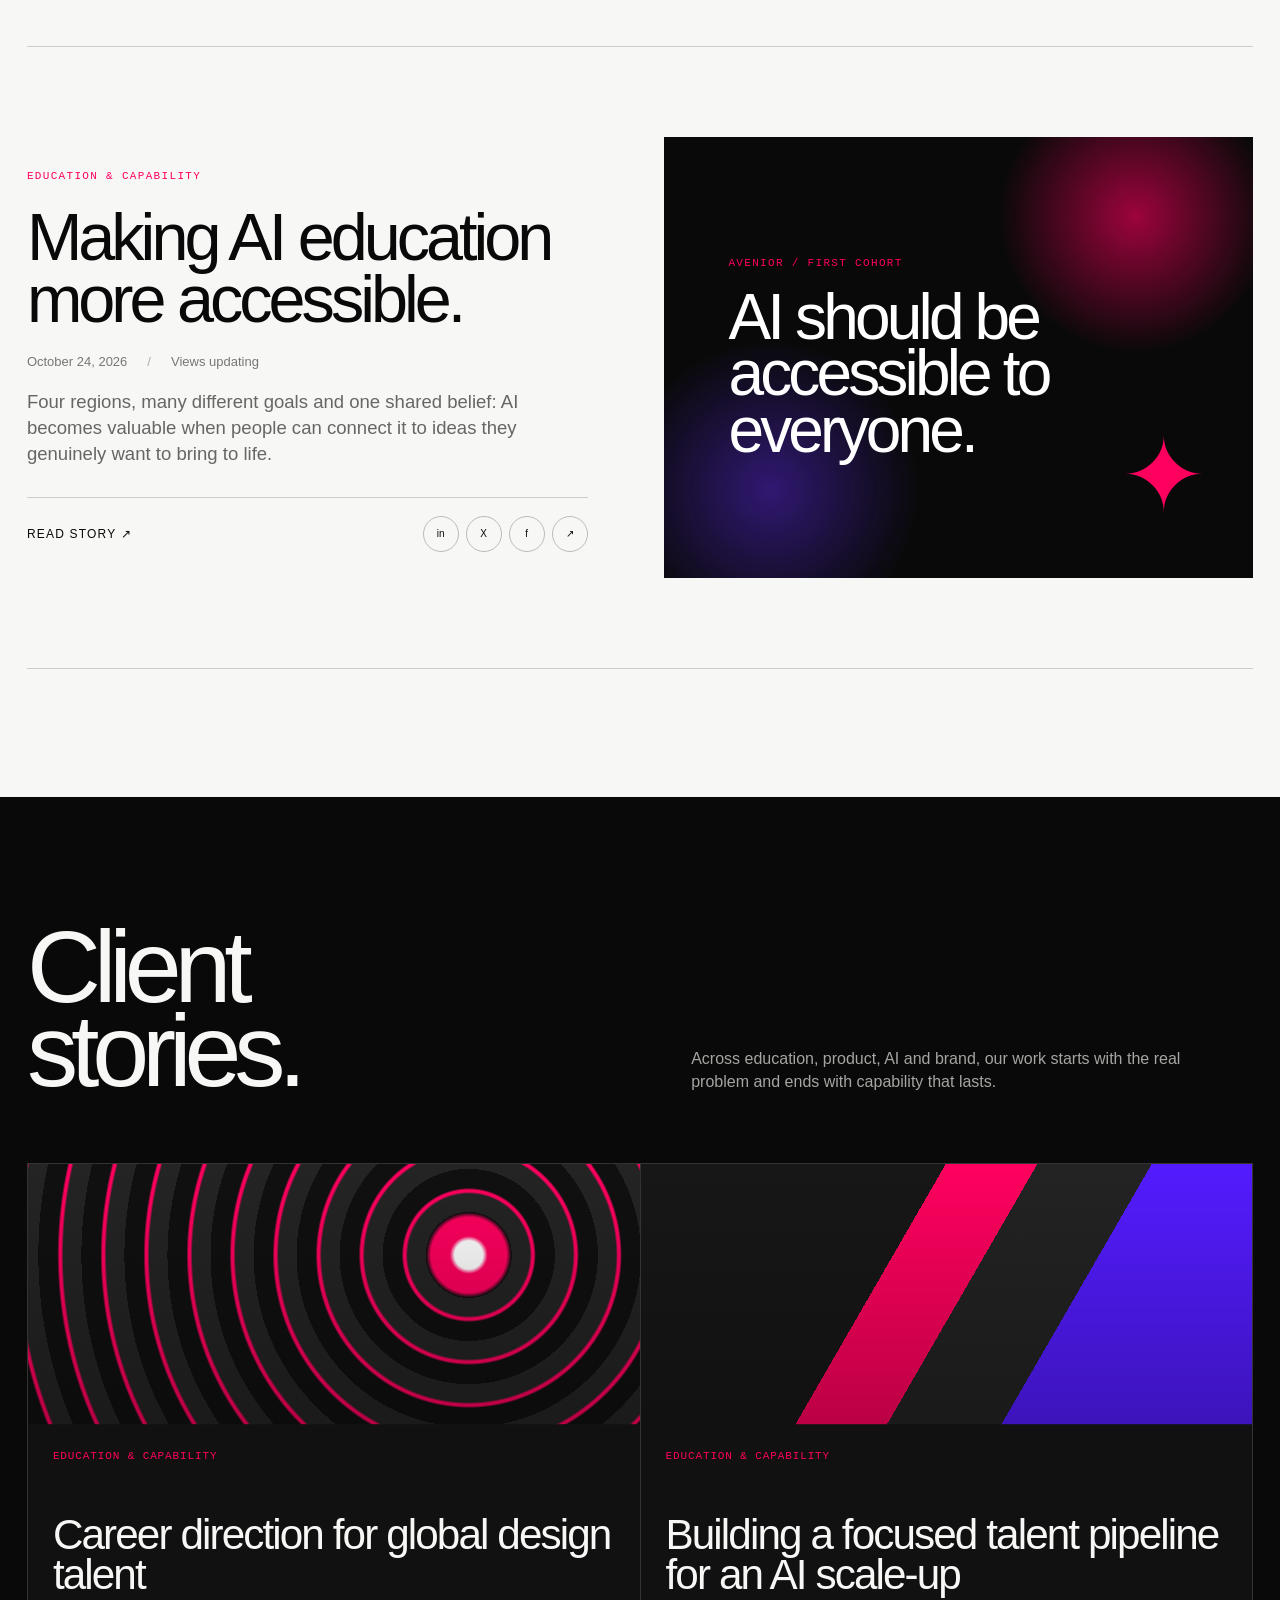
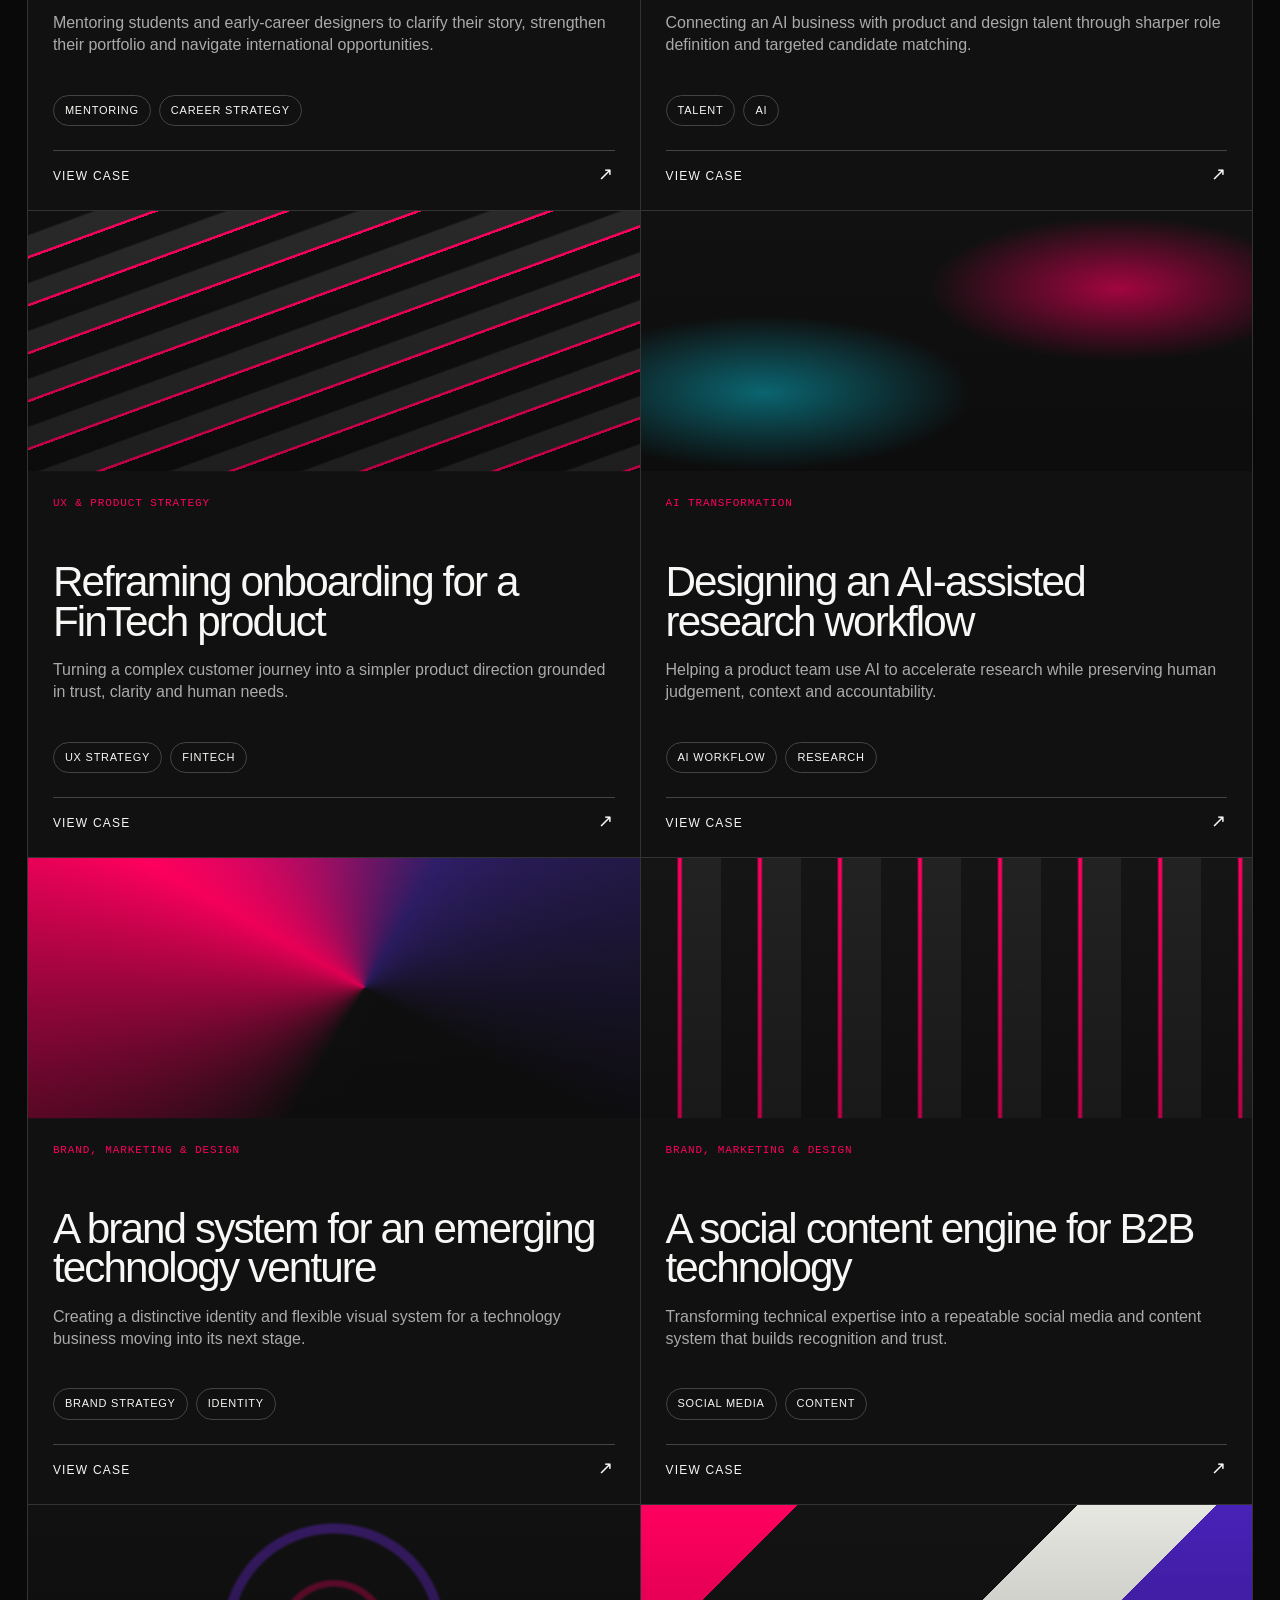
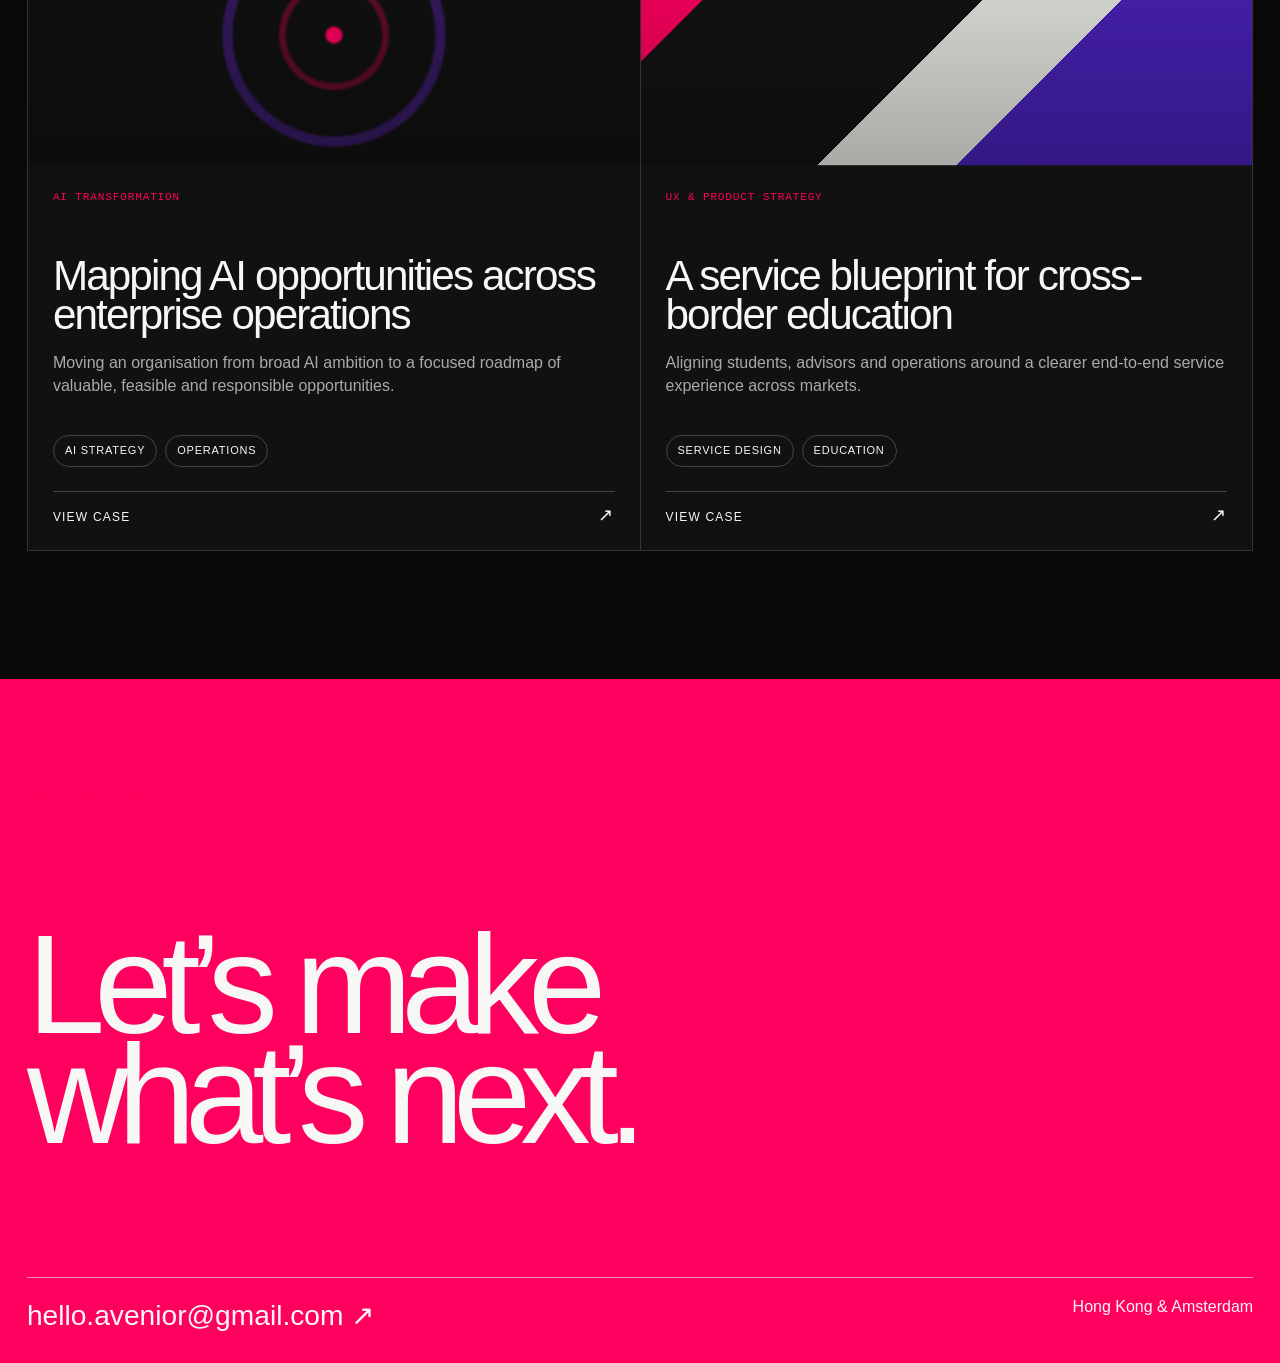
==== commit fb1592cc: "Add long-form user stories and sharing" ====
--- a/clients.html
+++ b/clients.html
@@ -13,12 +13,13 @@
   *{box-sizing:border-box}html{scroll-behavior:smooth;background:var(--ink)}body{margin:0;background:var(--ink);color:var(--white);font:300 16px/1.4 AveniorSans,Helvetica,Arial,"PingFang SC",sans-serif}a{color:inherit;text-decoration:none}button{font:inherit;color:inherit}::selection{background:var(--pink);color:#fff}
   .nav{position:fixed;inset:0 0 auto;z-index:20;height:82px;display:flex;align-items:center;justify-content:space-between;padding:0 var(--pad);background:linear-gradient(#090909d9,transparent);color:#fff}.brand{width:142px;line-height:0}.brand img{display:block;width:100%}.navlinks{display:flex;align-items:center;gap:28px;text-transform:uppercase;font-size:11px;letter-spacing:.1em}.navlinks button{border:0;background:none;padding:0;cursor:pointer;text-transform:uppercase;letter-spacing:.1em}.active{color:var(--pink)}.lang-switch{display:flex;align-items:center;gap:7px}.lang-switch svg{width:15px;height:15px;stroke:currentColor}.contact-button{border:1px solid rgba(255,255,255,.7);border-radius:999px;padding:11px 17px!important;transition:background .25s,color .25s}.contact-button:hover{background:#fff;color:#090909}
   .hero{min-height:82svh;padding:150px var(--pad) 42px;display:flex;flex-direction:column;justify-content:space-between;overflow:hidden;position:relative;border-bottom:1px solid var(--line)}.hero:before{content:"";position:absolute;inset:-20% -5%;background:radial-gradient(ellipse at 78% 18%,#ff005e88 0 5%,transparent 24%),radial-gradient(ellipse at 62% 42%,#5825ff66 0 6%,transparent 28%),repeating-radial-gradient(ellipse at 72% 25%,transparent 0 34px,#ff005e22 36px 38px,transparent 41px 68px);filter:blur(1px);animation:flow 15s ease-in-out infinite alternate;pointer-events:none}.hero-inner,.hero-foot{position:relative;z-index:1}.eyebrow{color:var(--pink);font:400 11px/1.2 monospace;letter-spacing:.12em;text-transform:uppercase}.hero h1{font-size:clamp(82px,13vw,210px);font-weight:300;line-height:.76;letter-spacing:-.085em;margin:24px 0 0;max-width:1250px}.hero h1 span{color:#777}.hero-foot{display:grid;grid-template-columns:1fr minmax(280px,460px);gap:8vw;align-items:end;border-top:1px solid #ffffff72;padding-top:17px}.hero-foot p{margin:0;font-size:clamp(18px,1.5vw,25px);line-height:1.15}.hero-foot small{text-transform:uppercase;letter-spacing:.1em}@keyframes flow{to{transform:translate3d(-3%,5%,0) scale(1.07)}}
+  .stories{padding:clamp(110px,10vw,170px) var(--pad);background:var(--white);color:var(--ink)}.stories-head{display:grid;grid-template-columns:1fr minmax(270px,500px);gap:8vw;align-items:end;margin-bottom:70px}.stories-head h2{margin:0;font-size:clamp(58px,8vw,126px);font-weight:300;line-height:.82;letter-spacing:-.07em}.stories-head p{margin:0;color:#6d6d6a}.story-list{display:grid;gap:90px}.story-card{display:grid;grid-template-columns:minmax(0,1fr) minmax(0,1.05fr);gap:clamp(28px,6vw,90px);align-items:center;padding-bottom:90px;border-bottom:1px solid #ccc}.story-card:nth-child(even) .story-media{order:2}.story-media{display:block;aspect-ratio:4/3;overflow:hidden;background:#0b0b0b}.story-media img{display:block;width:100%;height:100%;object-fit:cover;object-position:center 23%;transition:transform .7s cubic-bezier(.16,1,.3,1),filter .5s ease}.story-media.type{padding:clamp(28px,5vw,70px);display:flex;flex-direction:column;justify-content:center;position:relative;background:radial-gradient(circle at 80% 18%,#ff005e99,transparent 23%),radial-gradient(circle at 18% 80%,#4a22b899,transparent 25%),#090909;color:#fff}.story-media.type:after{content:"✦";position:absolute;right:8%;bottom:7%;color:var(--pink);font-size:clamp(50px,8vw,120px)}.story-media.type small{color:var(--pink);font:400 11px monospace;letter-spacing:.12em;text-transform:uppercase}.story-media.type strong{max-width:600px;margin-top:20px;font-size:clamp(34px,5vw,72px);font-weight:300;line-height:.88;letter-spacing:-.06em}.story-kicker{color:var(--pink);font:400 11px monospace;letter-spacing:.12em;text-transform:uppercase}.story-copy h3{font-size:clamp(38px,5.2vw,78px);font-weight:300;line-height:.93;letter-spacing:-.06em;margin:22px 0}.story-copy h3 a:hover{color:var(--pink)}.story-meta{display:flex;align-items:center;flex-wrap:wrap;gap:10px 20px;color:#777;font-size:13px}.story-meta span+span:before,.story-meta .counterapi:before{content:"/";margin-right:20px;color:#aaa}.story-meta .counterapi{display:inline-flex!important;align-items:center!important;min-height:0!important;color:#777!important;font:300 13px/1.2 AveniorSans,Helvetica,Arial,sans-serif!important;background:transparent!important;border:0!important;padding:0!important;box-shadow:none!important}.story-meta .counterapi *{color:inherit!important;font:inherit!important;background:transparent!important;border:0!important;padding:0!important;box-shadow:none!important}.story-copy>p{color:#666;font-size:clamp(16px,1.45vw,22px);max-width:660px}.story-actions{margin-top:30px;padding-top:18px;border-top:1px solid #ccc;display:flex;align-items:center;justify-content:space-between;gap:20px}.story-read{text-transform:uppercase;letter-spacing:.1em;font-size:12px}.story-share{display:flex;gap:7px}.story-share a,.story-share button{width:36px;height:36px;border:1px solid #bbb;border-radius:50%;background:transparent;display:grid;place-items:center;font-size:10px;cursor:pointer;transition:.2s ease}.story-share a:hover,.story-share button:hover{background:var(--pink);border-color:var(--pink);color:#fff;transform:translateY(-2px)}@media(hover:hover){.story-card:hover .story-media img{transform:scale(1.035);filter:saturate(1.08)}}
   .work{padding:clamp(110px,10vw,170px) var(--pad)}.work-head{display:grid;grid-template-columns:1fr 1fr;gap:8vw;margin-bottom:70px;align-items:end}.work-head h2{font-size:clamp(58px,8vw,126px);font-weight:300;line-height:.82;letter-spacing:-.07em;margin:0}.work-head p{color:var(--gray);max-width:520px;margin:0}.cards{display:grid;grid-template-columns:repeat(2,minmax(0,1fr));gap:1px;background:var(--line);border:1px solid var(--line)}.card{background:#111;min-height:590px;display:flex;flex-direction:column;overflow:hidden;position:relative;isolation:isolate;transition:transform .55s cubic-bezier(.16,1,.3,1),background-color .45s ease,box-shadow .55s cubic-bezier(.16,1,.3,1)}.card:before{content:"";position:absolute;z-index:3;inset:0;border:1px solid transparent;pointer-events:none;transition:border-color .45s ease,box-shadow .45s ease}.visual{height:260px;position:relative;overflow:hidden;background:#151515;transform:scale(1.001);transform-origin:center;transition:transform .8s cubic-bezier(.16,1,.3,1),filter .6s ease}.visual:before{content:"";position:absolute;z-index:1;inset:-35%;background:linear-gradient(110deg,transparent 35%,rgba(255,255,255,.2) 49%,transparent 63%);transform:translateX(-75%) rotate(4deg);transition:transform .85s cubic-bezier(.16,1,.3,1)}.visual:after{content:"";position:absolute;inset:0;background:linear-gradient(180deg,transparent,#0004);transition:background .45s ease}.v1{background:radial-gradient(circle at 72% 35%,#fff 0 3%,#ff005e 4% 8%,transparent 9%),repeating-radial-gradient(circle at 72% 35%,#242424 0 18px,#ff005e 20px 22px,#101010 24px 43px)}.v2{background:linear-gradient(120deg,#171717 0 40%,#ff005e 40% 52%,#232323 52% 67%,#531bff 67%)}.v3{background:repeating-linear-gradient(160deg,#101010 0 22px,#292929 24px 42px,#ff005e 43px 45px)}.v4{background:radial-gradient(ellipse at 20% 70%,#09d9f388,transparent 30%),radial-gradient(ellipse at 78% 30%,#ff005eaa,transparent 28%),#111}.v5{background:conic-gradient(from 210deg at 55% 50%,#121212,#ff005e,#2e1e68,#111,#121212)}.v6{background:repeating-linear-gradient(90deg,#151515 0 36px,#ff005e 38px 40px,#222 42px 80px)}.v7{background:radial-gradient(circle at 50% 50%,#ff005e 0 2%,transparent 3% 14%,#ff005e55 15% 16%,transparent 17% 30%,#7b2cff55 31% 33%,#111 34%)}.v8{background:linear-gradient(135deg,#ff005e 0 18%,#131313 18% 50%,#e7e7e2 50% 66%,#4821b6 66%)}
   .card-body{padding:25px;display:flex;flex:1;flex-direction:column}.meta{display:flex;justify-content:space-between;gap:20px;color:var(--pink);font:400 11px/1.3 monospace;letter-spacing:.08em;text-transform:uppercase}.card h3{font-size:clamp(30px,3.3vw,51px);font-weight:300;line-height:.93;letter-spacing:-.045em;margin:52px 0 18px;max-width:680px;transition:transform .5s cubic-bezier(.16,1,.3,1),color .35s ease}.card p{color:#aaa;max-width:560px;margin:0;transition:color .35s ease}.tags{display:flex;flex-wrap:wrap;gap:8px;margin-top:auto;padding-top:38px}.tag{border:1px solid #444;border-radius:999px;padding:7px 11px;font-size:11px;text-transform:uppercase;letter-spacing:.07em;transition:border-color .35s ease,background-color .35s ease}.read{margin-top:24px;border:0;border-top:1px solid #444;background:none;padding:17px 0 0;display:flex;justify-content:space-between;cursor:pointer;text-align:left;text-transform:uppercase;font-size:12px;letter-spacing:.1em;transition:color .3s ease,border-color .35s ease}.read span:last-child{font-size:18px;line-height:.7;transition:transform .45s cubic-bezier(.16,1,.3,1)}.read:hover{color:var(--pink)}
   @media(hover:hover) and (pointer:fine){.card:hover,.card:focus-within{z-index:2;transform:translateY(-7px);background:#151515;box-shadow:0 22px 55px #0009,0 0 34px rgba(255,0,94,.11)}.card:hover:before,.card:focus-within:before{border-color:rgba(255,0,94,.55);box-shadow:inset 0 0 34px rgba(255,0,94,.055)}.card:hover .visual,.card:focus-within .visual{transform:scale(1.045);filter:saturate(1.18) brightness(1.08)}.card:hover .visual:before,.card:focus-within .visual:before{transform:translateX(78%) rotate(4deg)}.card:hover .visual:after,.card:focus-within .visual:after{background:linear-gradient(180deg,transparent 42%,rgba(0,0,0,.48))}.card:hover h3,.card:focus-within h3{transform:translateX(7px);color:#fff}.card:hover p,.card:focus-within p{color:#c7c7c4}.card:hover .tag,.card:focus-within .tag{border-color:#666;background:#ffffff05}.card:hover .read,.card:focus-within .read{color:var(--pink);border-color:rgba(255,0,94,.55)}.card:hover .read span:last-child,.card:focus-within .read span:last-child{transform:translate3d(6px,-6px,0) rotate(5deg)}}
   dialog{width:min(880px,calc(100% - 36px));max-height:88svh;border:1px solid #444;padding:0;background:#111;color:#fff;box-shadow:0 30px 100px #000b}dialog::backdrop{background:#000b;backdrop-filter:blur(8px)}.modal{padding:clamp(25px,5vw,62px)}.modal-top{display:flex;align-items:center;justify-content:space-between;color:var(--pink);font:400 11px monospace;text-transform:uppercase;letter-spacing:.1em}.close{width:44px;height:44px;border:1px solid #555;border-radius:50%;background:none;cursor:pointer;font-size:20px}.modal h2{font-size:clamp(44px,7vw,84px);font-weight:300;line-height:.88;letter-spacing:-.06em;margin:54px 0 34px}.modal-grid{display:grid;grid-template-columns:1fr 1fr;gap:34px;border-top:1px solid #444;padding-top:26px}.modal-grid div{color:#aaa}.modal-grid b{display:block;color:#fff;font-weight:400;margin-bottom:9px}.confidential{color:#777;font-size:13px;margin:42px 0 0}
   .cta{min-height:76svh;background:var(--pink);padding:110px var(--pad) 28px;display:flex;flex-direction:column;justify-content:space-between}.cta h2{font-size:clamp(76px,11vw,180px);font-weight:300;line-height:.78;letter-spacing:-.078em;margin:0}.cta-bottom{display:flex;justify-content:space-between;gap:30px;border-top:1px solid #ffffff8f;padding-top:18px}.cta-bottom a{font-size:clamp(22px,2.2vw,35px)}
-  @media(max-width:900px){.navlinks a{display:none}.navlinks .active{display:inline-flex}.hero h1{font-size:18vw}.hero-foot,.work-head{grid-template-columns:1fr;gap:30px}.cards{grid-template-columns:1fr}.card{min-height:520px}.modal-grid{grid-template-columns:1fr}.work-head p{font-size:16px}}
+  @media(max-width:900px){.navlinks a{display:none}.navlinks .active{display:inline-flex}.hero h1{font-size:18vw}.hero-foot,.work-head,.stories-head{grid-template-columns:1fr;gap:30px}.story-card{grid-template-columns:1fr;gap:30px}.story-card:nth-child(even) .story-media{order:0}.cards{grid-template-columns:1fr}.card{min-height:520px}.modal-grid{grid-template-columns:1fr}.work-head p{font-size:16px}}
   @media(max-width:560px){.nav{height:64px}.brand{width:112px}.navlinks{gap:14px}.hero{padding-top:120px;min-height:72svh}.hero-foot small{display:none}.visual{height:210px}.cta-bottom{flex-direction:column}.contact-button{padding:9px 12px!important}.card h3{margin-top:38px}}
   @media(prefers-reduced-motion:reduce){html{scroll-behavior:auto}.hero:before{animation:none}.card,.card:before,.visual,.visual:before,.visual:after,.card h3,.card p,.tag,.read,.read span:last-child{transition:none!important}.card:hover,.card:focus-within,.card:hover .visual,.card:focus-within .visual,.card:hover h3,.card:focus-within h3,.card:hover .read span:last-child,.card:focus-within .read span:last-child{transform:none!important}}
   </style>
@@ -27,6 +28,12 @@
   <header class="nav"><a class="brand" href="index.html#home"><img src="assets/avenior-logo.svg" alt="Avenior"></a><nav class="navlinks"><a href="index.html#services" data-i18n="navServices">Services</a><a class="active" href="clients.html" data-i18n="navClients">Clients</a><a href="index.html#about" data-i18n="navAbout">About us</a><button id="lang" class="lang-switch" aria-label="Switch language"><svg viewBox="0 0 24 24" fill="none" aria-hidden="true"><circle cx="12" cy="12" r="9"/><path d="M3 12h18M12 3c3 3.5 3 14 0 18M12 3c-3 3.5-3 14 0 18"/></svg><span>中文</span></button><a class="contact-button" href="index.html#contact" data-i18n="navContact">Contact us</a></nav></header>
   <main>
     <section class="hero"><div class="hero-inner"><h1 data-i18n="hero">Ideas into<br><span>outcomes.</span></h1></div><div class="hero-foot"><small>Avenior / Client stories</small><p data-i18n="intro">A selection of challenges we have helped people, teams and organisations move through. Client names are withheld where engagements are confidential.</p></div></section>
+    <section class="stories"><div class="stories-head"><h2 data-i18n="userTitle">User<br>stories.</h2><p data-i18n="userIntro">Long-form stories about the people who changed direction, built new capability and moved their ideas into the world.</p></div>
+      <div class="story-list">
+        <article class="story-card"><a class="story-media" href="stories/quinn-ux-engineer.html"><img src="assets/quinn-story-cover.png" alt="Quinn’s journey from London to a UX Engineer role in the Netherlands"></a><div class="story-copy"><span class="story-kicker" data-i18n="storyCareer">Career transformation</span><h3><a href="stories/quinn-ux-engineer.html" data-i18n="quinnTitle">From 0 offers to UX Engineer in the Netherlands.</a></h3><div class="story-meta"><span>October 27, 2026</span><div class="counterapi" data-counter-key="quinn-ux-engineer" data-counter-readonly="true">— total views</div></div><p data-i18n="quinnIntro">After roughly 2,000 applications and zero offers, Quinn rebuilt her portfolio, positioning and job-search strategy—then created a path from volunteer work to an international UX Engineer role.</p><div class="story-actions"><a class="story-read" href="stories/quinn-ux-engineer.html" data-i18n="readStory">Read story ↗</a><div class="story-share" data-url="https://avenior.co/stories/quinn-ux-engineer.html" data-title="From 0 offers to UX Engineer in the Netherlands"><a data-platform="linkedin" aria-label="Share Quinn’s story on LinkedIn">in</a><a data-platform="x" aria-label="Share Quinn’s story on X">X</a><a data-platform="facebook" aria-label="Share Quinn’s story on Facebook">f</a><button data-platform="copy" aria-label="Copy Quinn’s story link">↗</button></div></div></div></article>
+        <article class="story-card"><a class="story-media type" href="stories/first-ai-cohort.html"><small>Avenior / First cohort</small><strong>AI should be accessible to everyone.</strong></a><div class="story-copy"><span class="story-kicker" data-i18n="storyEducation">Education &amp; capability</span><h3><a href="stories/first-ai-cohort.html" data-i18n="cohortTitle">Making AI education more accessible.</a></h3><div class="story-meta"><span>October 24, 2026</span><div class="counterapi" data-counter-key="first-ai-cohort" data-counter-readonly="true">— total views</div></div><p data-i18n="cohortIntro">Four regions, many different goals and one shared belief: AI becomes valuable when people can connect it to ideas they genuinely want to bring to life.</p><div class="story-actions"><a class="story-read" href="stories/first-ai-cohort.html" data-i18n="readStory">Read story ↗</a><div class="story-share" data-url="https://avenior.co/stories/first-ai-cohort.html" data-title="Making AI Education More Accessible"><a data-platform="linkedin" aria-label="Share the AI education story on LinkedIn">in</a><a data-platform="x" aria-label="Share the AI education story on X">X</a><a data-platform="facebook" aria-label="Share the AI education story on Facebook">f</a><button data-platform="copy" aria-label="Copy the AI education story link">↗</button></div></div></div></article>
+      </div>
+    </section>
     <section class="work"><div class="work-head"><h2 data-i18n="workTitle">Client<br>stories.</h2><p data-i18n="workIntro">Across education, product, AI and brand, our work starts with the real problem and ends with capability that lasts.</p></div>
       <div class="cards">
         <article class="card" data-title="Career direction for global design talent" data-challenge="Talented students and early-career designers needed a clearer path into competitive international programmes and roles." data-response="A structured mentoring journey combining portfolio strategy, interview practice, career positioning and practical feedback." data-outcome="Stronger applications, clearer professional narratives and the confidence to make better career decisions."><div class="visual v1"></div><div class="card-body"><div class="meta"><span data-i18n="c1cat">Education & capability</span></div><h3 data-i18n="c1title">Career direction for global design talent</h3><p data-i18n="c1desc">Mentoring students and early-career designers to clarify their story, strengthen their portfolio and navigate international opportunities.</p><div class="tags"><span class="tag">Mentoring</span><span class="tag">Career strategy</span></div><button class="read" type="button"><span data-i18n="read">View case</span><span>↗</span></button></div></article>
@@ -43,9 +50,11 @@
   </main>
   <dialog id="case-dialog"><div class="modal"><div class="modal-top"><span id="modal-category">Avenior / Client story</span><button class="close" type="button" aria-label="Close case study">×</button></div><h2 id="modal-title"></h2><div class="modal-grid"><div><b data-i18n="challenge">Challenge</b><span id="modal-challenge"></span></div><div><b data-i18n="response">Our response</b><span id="modal-response"></span></div><div><b data-i18n="outcome">Outcome</b><span id="modal-outcome"></span></div></div><p class="confidential" data-i18n="confidential">Selected details have been generalised to respect client confidentiality.</p></div></dialog>
   <script>
-  const ZH={navServices:'服务',navClients:'客户案例',navAbout:'关于我们',navContact:'联系我们',hero:'从想法到<br><span>成果。</span>',intro:'我们帮助个人、团队和组织穿越复杂挑战。部分项目因保密要求已隐去客户名称。',workTitle:'客户<br>故事。',workIntro:'从教育、产品到 AI 与品牌，我们从真正的问题出发，以可持续的能力为终点。',read:'查看案例',c1cat:'教育与能力建设',c1title:'为全球设计人才明确职业方向',c1desc:'帮助学生和职场新人理清故事、完善作品集，并把握国际发展机会。',c2cat:'教育与能力建设',c2title:'为 AI 成长企业建立精准人才通道',c2desc:'通过更清晰的角色定义和定向匹配，连接 AI 企业与产品、设计人才。',c3cat:'UX 与产品战略',c3title:'重新设计金融科技产品的新手体验',c3desc:'把复杂的客户旅程转化为以信任、清晰和人的需求为核心的产品方向。',c4cat:'AI 转型',c4title:'设计 AI 辅助的用户研究流程',c4desc:'帮助产品团队借助 AI 提高研究效率，同时保留人的判断、语境与责任。',c5cat:'品牌、营销与设计',c5title:'为新兴科技企业打造品牌系统',c5desc:'为进入新阶段的科技企业建立鲜明身份与灵活的视觉系统。',c6cat:'品牌、营销与设计',c6title:'为 B2B 科技品牌建立社交内容引擎',c6desc:'把技术专业知识转化为可复用的社交媒体与内容系统，持续建立认知和信任。',c7cat:'AI 转型',c7title:'绘制企业运营中的 AI 机会地图',c7desc:'帮助组织从广泛的 AI 愿景走向兼具价值、可行性与责任感的聚焦路线图。',c8cat:'UX 与产品战略',c8title:'为跨境教育构建服务蓝图',c8desc:'围绕更清晰的跨市场端到端服务体验，对齐学生、顾问与运营团队。',ctaTop:'心中已有一个挑战？',ctaTitle:'一起创造<br>下一步。',challenge:'挑战',response:'我们的回应',outcome:'成果',confidential:'为尊重客户保密要求，部分细节已作概括处理。'};
+  const ZH={navServices:'服务',navClients:'客户案例',navAbout:'关于我们',navContact:'联系我们',hero:'从想法到<br><span>成果。</span>',intro:'我们帮助个人、团队和组织穿越复杂挑战。部分项目因保密要求已隐去客户名称。',userTitle:'用户<br>故事。',userIntro:'记录真实的人如何改变方向、建立新能力，并把想法带到世界。',storyCareer:'职业转型',storyEducation:'教育与能力建设',quinnTitle:'从 0 offer 到荷兰 UX Engineer。',quinnIntro:'在约 2,000 份申请、0 offer 之后，Quinn 重新搭建作品集、职业定位和求职策略，从志愿者项目一路走向国际 UX Engineer 职位。',cohortTitle:'让 AI 教育变得更可及。',cohortIntro:'来自四个地区、怀着不同目标的学习者，因为同一个信念走到一起：当 AI 与真正想实现的想法相连，它才会产生价值。',readStory:'阅读故事 ↗',workTitle:'客户<br>案例。',workIntro:'从教育、产品到 AI 与品牌，我们从真正的问题出发，以可持续的能力为终点。',read:'查看案例',c1cat:'教育与能力建设',c1title:'为全球设计人才明确职业方向',c1desc:'帮助学生和职场新人理清故事、完善作品集，并把握国际发展机会。',c2cat:'教育与能力建设',c2title:'为 AI 成长企业建立精准人才通道',c2desc:'通过更清晰的角色定义和定向匹配，连接 AI 企业与产品、设计人才。',c3cat:'UX 与产品战略',c3title:'重新设计金融科技产品的新手体验',c3desc:'把复杂的客户旅程转化为以信任、清晰和人的需求为核心的产品方向。',c4cat:'AI 转型',c4title:'设计 AI 辅助的用户研究流程',c4desc:'帮助产品团队借助 AI 提高研究效率，同时保留人的判断、语境与责任。',c5cat:'品牌、营销与设计',c5title:'为新兴科技企业打造品牌系统',c5desc:'为进入新阶段的科技企业建立鲜明身份与灵活的视觉系统。',c6cat:'品牌、营销与设计',c6title:'为 B2B 科技品牌建立社交内容引擎',c6desc:'把技术专业知识转化为可复用的社交媒体与内容系统，持续建立认知和信任。',c7cat:'AI 转型',c7title:'绘制企业运营中的 AI 机会地图',c7desc:'帮助组织从广泛的 AI 愿景走向兼具价值、可行性与责任感的聚焦路线图。',c8cat:'UX 与产品战略',c8title:'为跨境教育构建服务蓝图',c8desc:'围绕更清晰的跨市场端到端服务体验，对齐学生、顾问与运营团队。',ctaTop:'心中已有一个挑战？',ctaTitle:'一起创造<br>下一步。',challenge:'挑战',response:'我们的回应',outcome:'成果',confidential:'为尊重客户保密要求，部分细节已作概括处理。'};
   const EN={};document.querySelectorAll('[data-i18n]').forEach(el=>EN[el.dataset.i18n]=el.innerHTML);const langBtn=document.querySelector('#lang'),langLabel=langBtn.querySelector('span');function setLanguage(lang){const dict=lang==='zh'?ZH:EN;document.querySelectorAll('[data-i18n]').forEach(el=>el.innerHTML=dict[el.dataset.i18n]);document.documentElement.lang=lang==='zh'?'zh-CN':'en';langLabel.textContent=lang==='zh'?'EN':'中文';localStorage.setItem('avenior-lang',lang)}langBtn.addEventListener('click',()=>setLanguage(document.documentElement.lang.startsWith('zh')?'en':'zh'));setLanguage(localStorage.getItem('avenior-lang')||'en');
   const dialog=document.querySelector('#case-dialog'),modalTitle=document.querySelector('#modal-title'),modalChallenge=document.querySelector('#modal-challenge'),modalResponse=document.querySelector('#modal-response'),modalOutcome=document.querySelector('#modal-outcome');document.querySelectorAll('.read').forEach(button=>button.addEventListener('click',()=>{const card=button.closest('.card');modalTitle.textContent=card.dataset.title;modalChallenge.textContent=card.dataset.challenge;modalResponse.textContent=card.dataset.response;modalOutcome.textContent=card.dataset.outcome;dialog.showModal()}));document.querySelector('.close').addEventListener('click',()=>dialog.close());dialog.addEventListener('click',event=>{if(event.target===dialog)dialog.close()});
+  document.querySelectorAll('.story-share').forEach(group=>{group.querySelectorAll('[data-platform]').forEach(control=>{const platform=control.dataset.platform,url=group.dataset.url,title=group.dataset.title;if(platform==='copy'){control.addEventListener('click',async()=>{try{await navigator.clipboard.writeText(url);control.textContent='✓';setTimeout(()=>control.textContent='↗',1600)}catch(error){location.href=url}});return}const targets={linkedin:`https://www.linkedin.com/sharing/share-offsite/?url=${encodeURIComponent(url)}`,x:`https://twitter.com/intent/tweet?url=${encodeURIComponent(url)}&text=${encodeURIComponent(title)}`,facebook:`https://www.facebook.com/sharer/sharer.php?u=${encodeURIComponent(url)}`};control.href=targets[platform];control.addEventListener('click',event=>{event.preventDefault();window.open(control.href,'share','width=720,height=560,noopener,noreferrer')})})});
   </script>
+  <script src="assets/counter.js"></script>
 </body>
 </html>
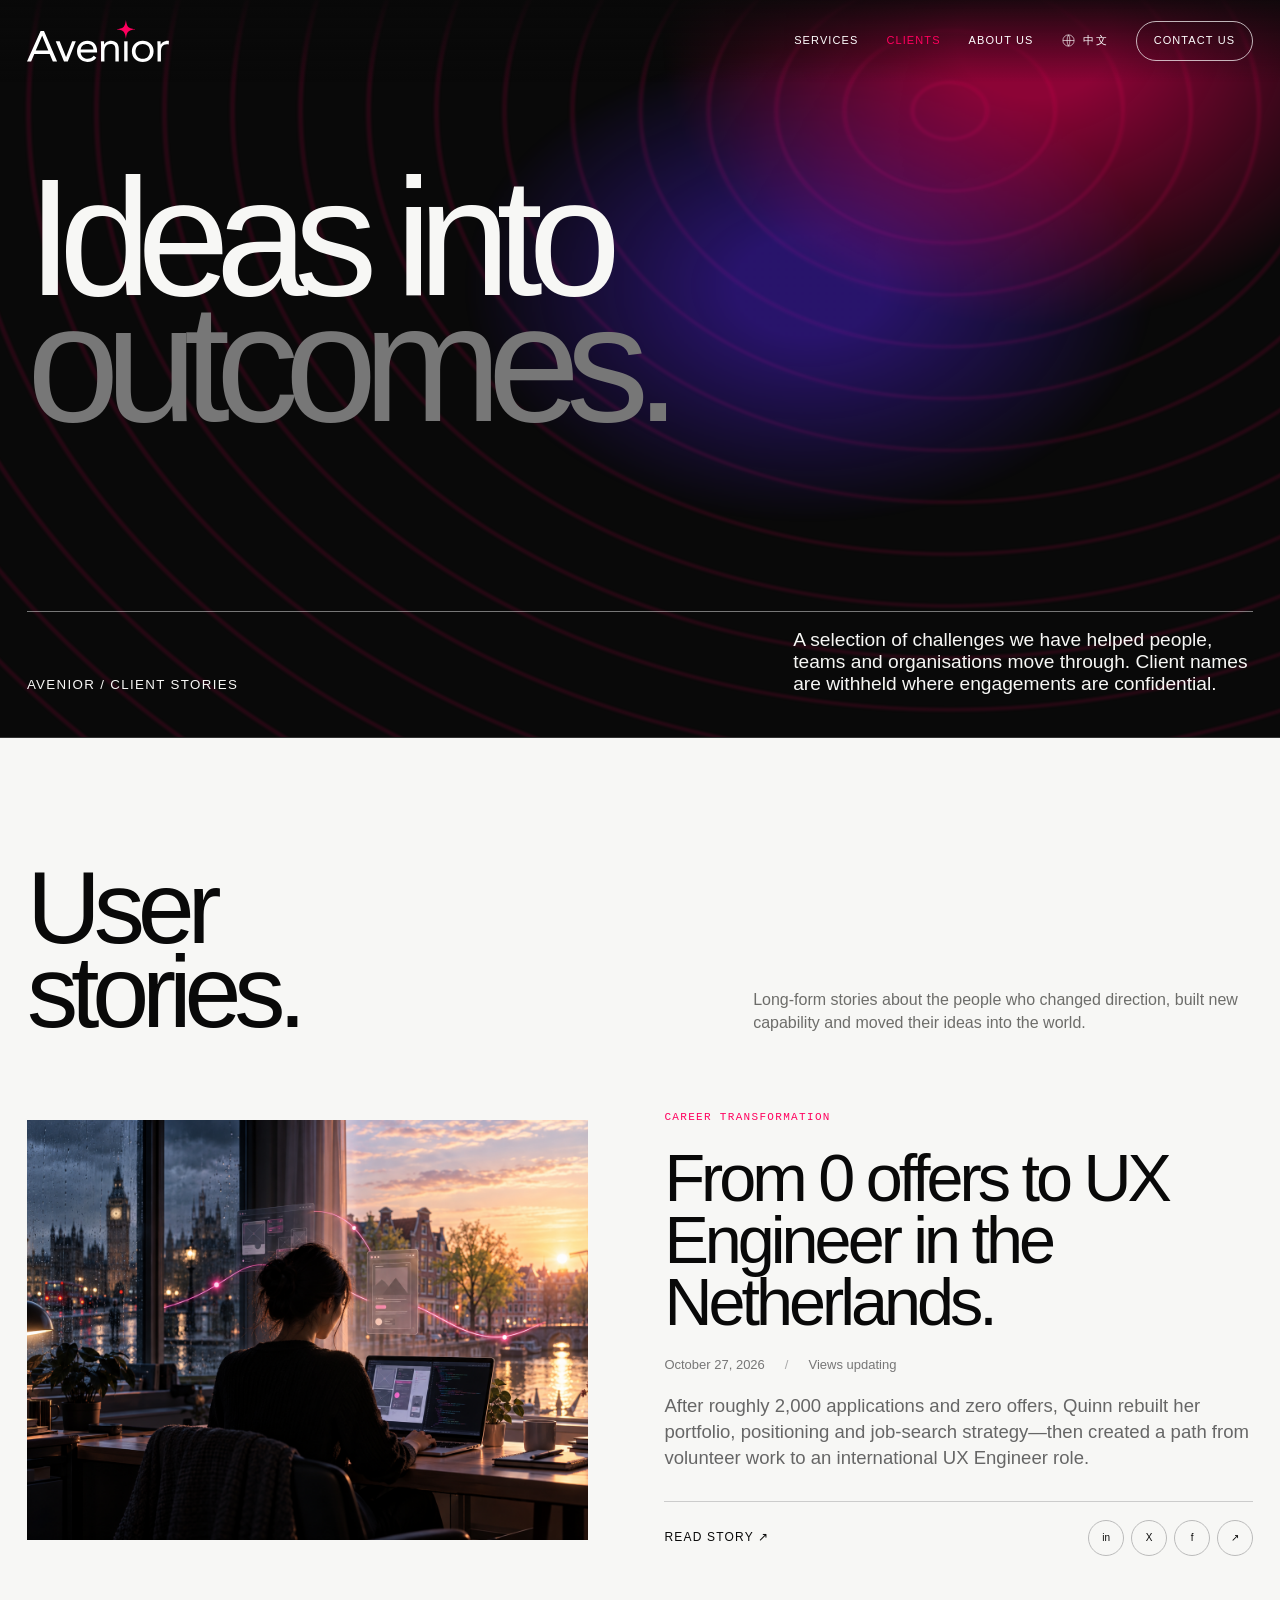
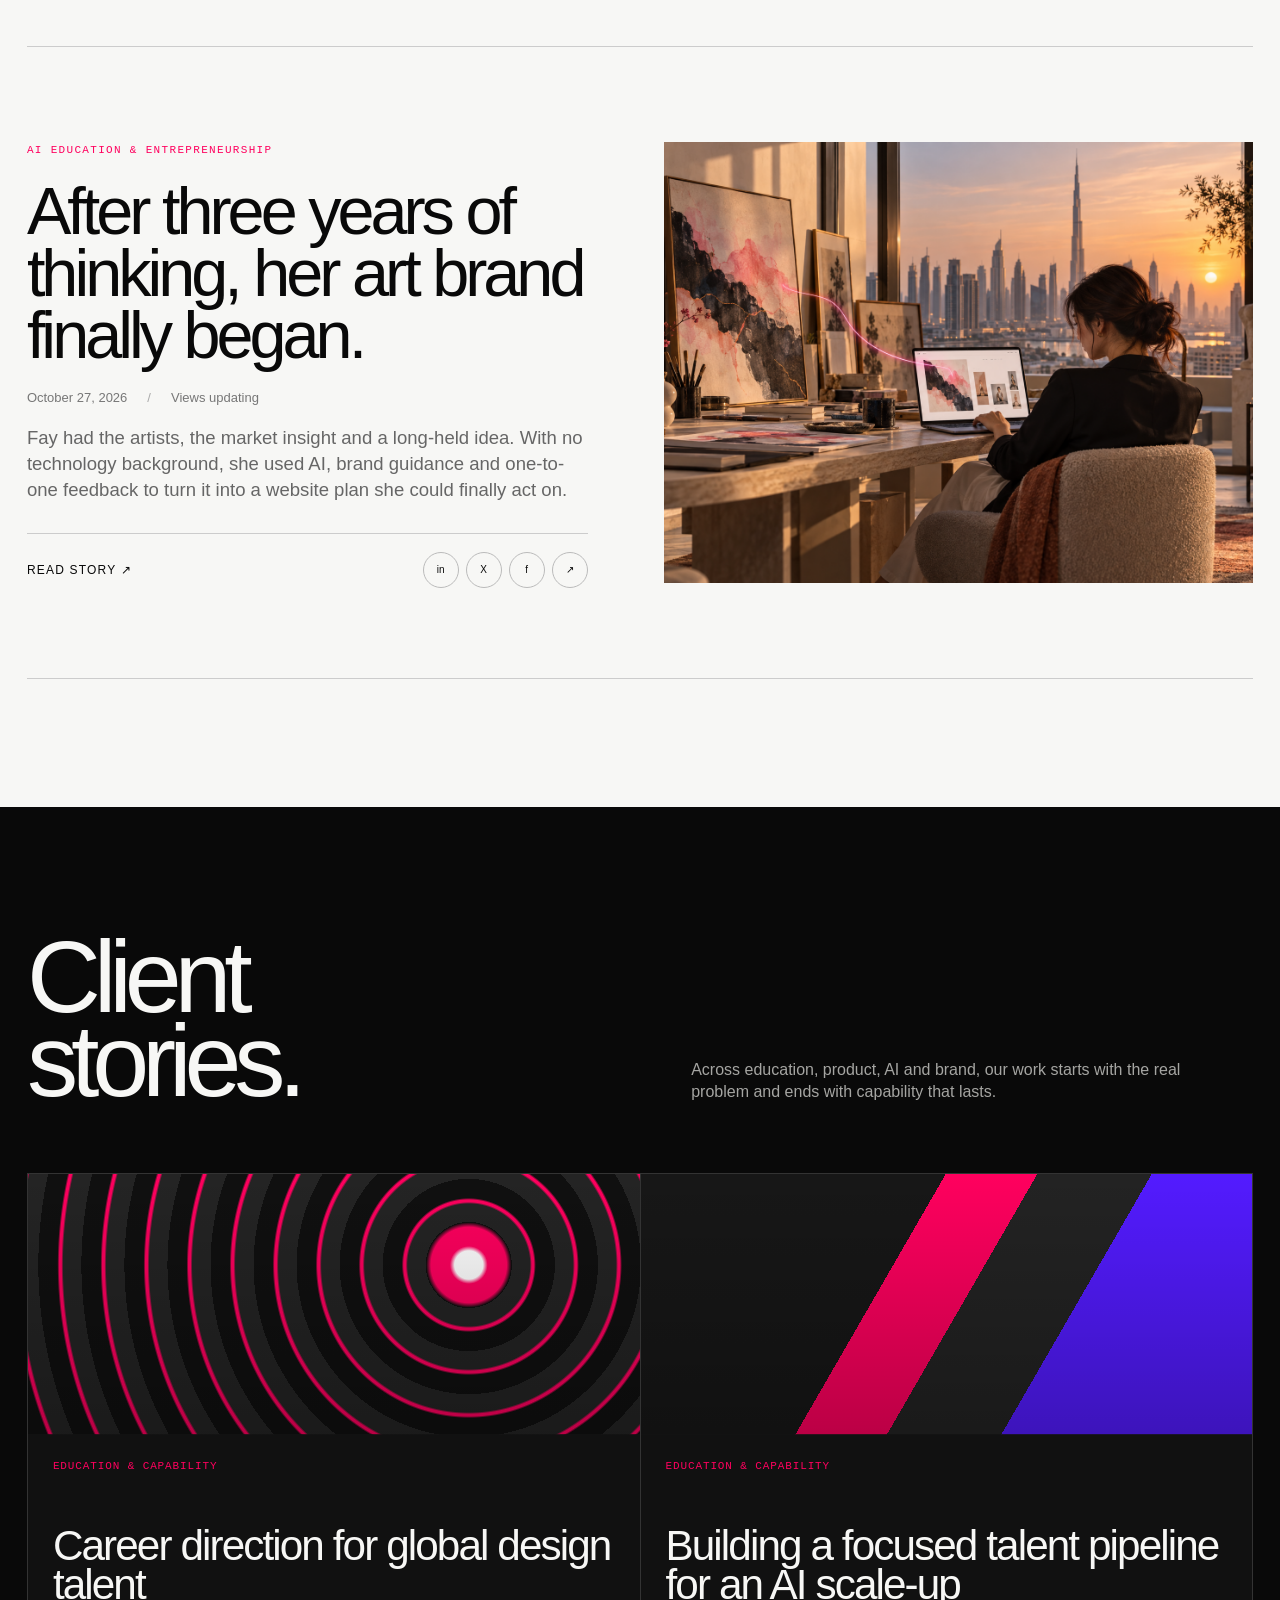
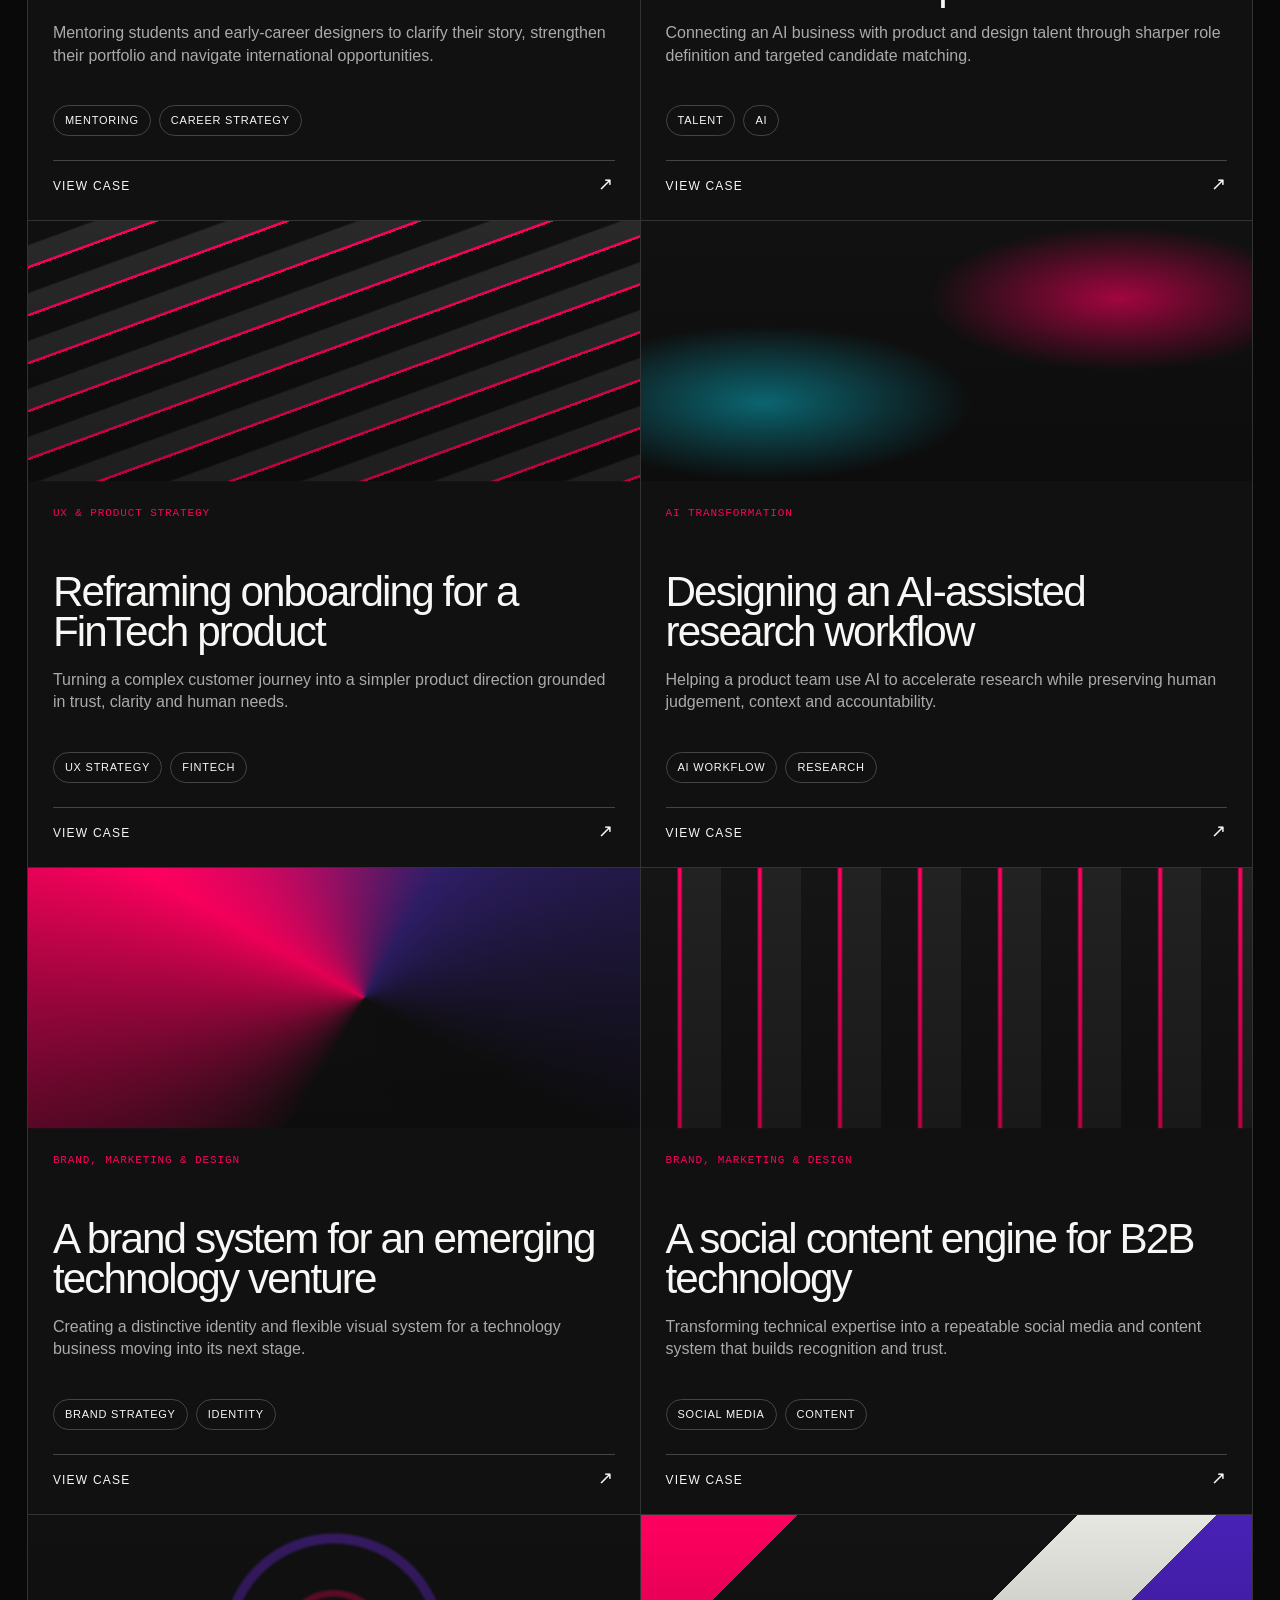
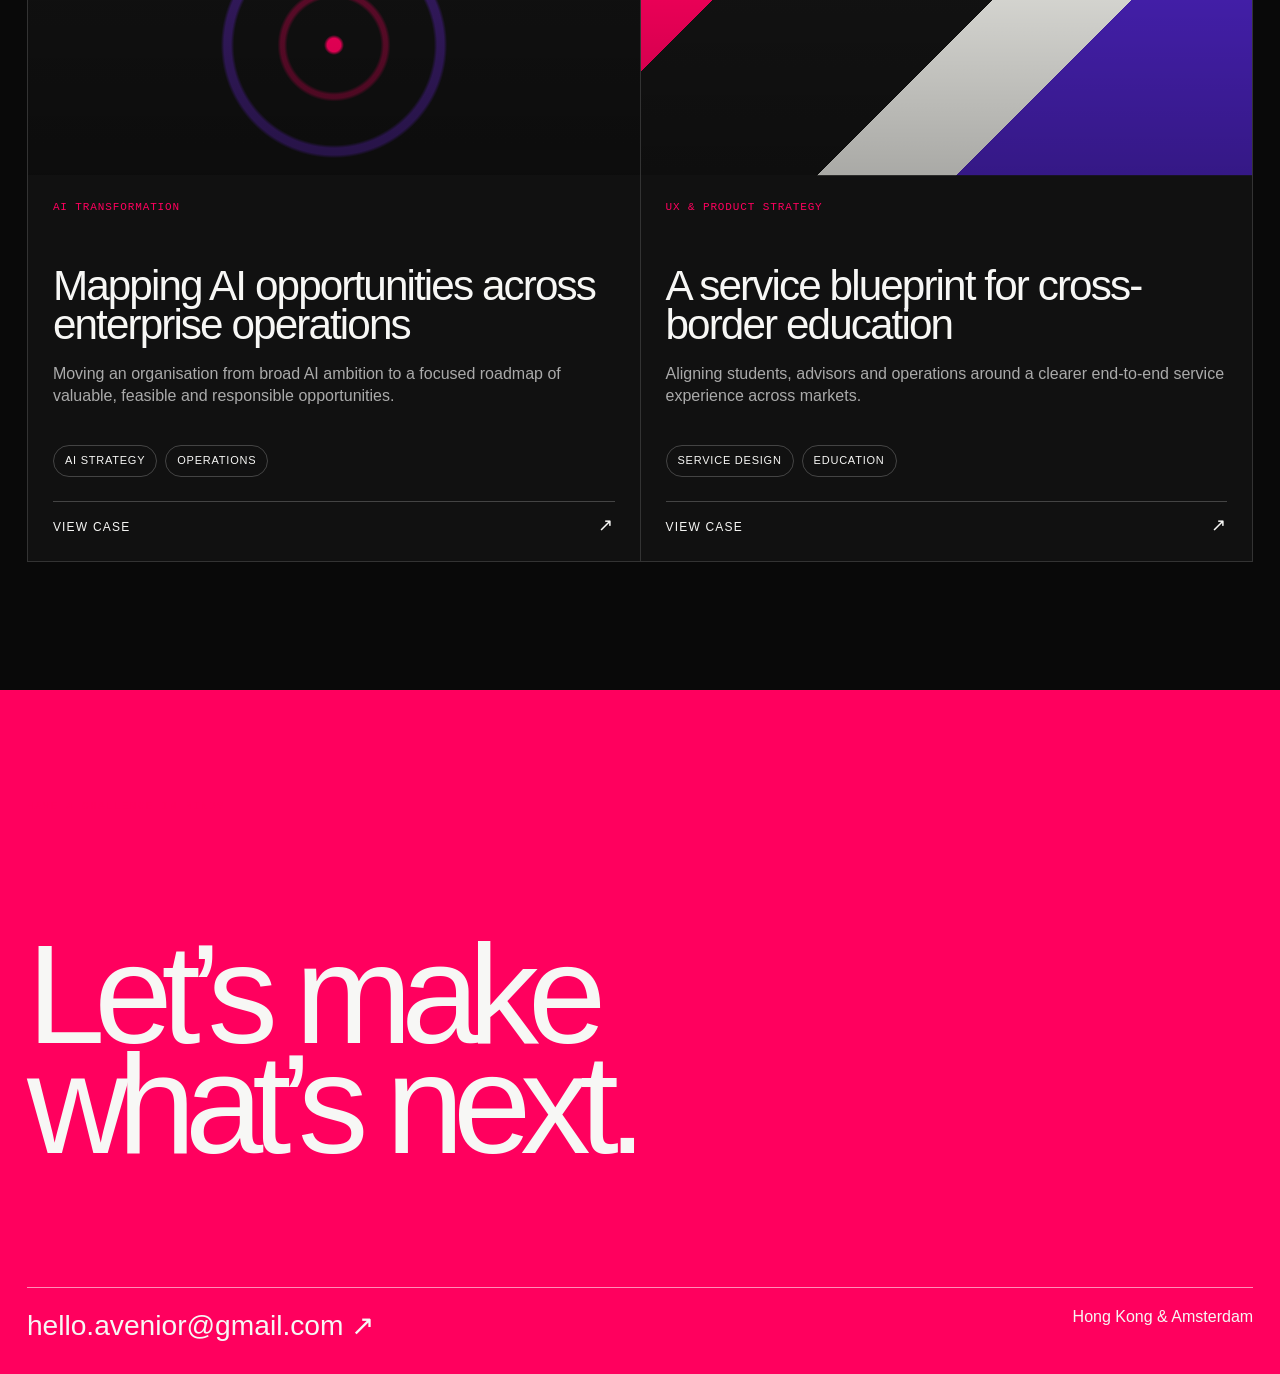
==== commit bb83a89a: "Add Fay story and redesign story covers" ====
--- a/clients.html
+++ b/clients.html
@@ -25,13 +25,13 @@
   </style>
 </head>
 <body>
-  <header class="nav"><a class="brand" href="index.html#home"><img src="assets/avenior-logo.svg" alt="Avenior"></a><nav class="navlinks"><a href="index.html#services" data-i18n="navServices">Services</a><a class="active" href="clients.html" data-i18n="navClients">Clients</a><a href="index.html#about" data-i18n="navAbout">About us</a><button id="lang" class="lang-switch" aria-label="Switch language"><svg viewBox="0 0 24 24" fill="none" aria-hidden="true"><circle cx="12" cy="12" r="9"/><path d="M3 12h18M12 3c3 3.5 3 14 0 18M12 3c-3 3.5-3 14 0 18"/></svg><span>中文</span></button><a class="contact-button" href="index.html#contact" data-i18n="navContact">Contact us</a></nav></header>
+  <header class="nav"><a class="brand" href="index.html#home"><img src="assets/avenior-logo.svg" alt="Avenior"></a><nav class="navlinks"><a href="index.html#services" data-i18n="navServices">Services</a><a class="active" href="clients.html" data-i18n="navClients">Clients</a><a href="index.html#about" data-i18n="navAbout">About us</a><button id="lang" class="lang-switch" aria-label="Switch language"><svg viewBox="0 0 24 24" fill="none" aria-hidden="true"><circle cx="12" cy="12" r="9"/><path d="M3 12h18M12 3c3 3.5 3 14 0 18M12 3c-3 3.5-3 14 0 18"/></svg><span>中文</span></button><a class="contact-button" href="contact.html" data-i18n="navContact">Contact us</a></nav></header>
   <main>
     <section class="hero"><div class="hero-inner"><h1 data-i18n="hero">Ideas into<br><span>outcomes.</span></h1></div><div class="hero-foot"><small>Avenior / Client stories</small><p data-i18n="intro">A selection of challenges we have helped people, teams and organisations move through. Client names are withheld where engagements are confidential.</p></div></section>
     <section class="stories"><div class="stories-head"><h2 data-i18n="userTitle">User<br>stories.</h2><p data-i18n="userIntro">Long-form stories about the people who changed direction, built new capability and moved their ideas into the world.</p></div>
       <div class="story-list">
-        <article class="story-card"><a class="story-media" href="stories/quinn-ux-engineer.html"><img src="assets/quinn-story-cover.png" alt="Quinn’s journey from London to a UX Engineer role in the Netherlands"></a><div class="story-copy"><span class="story-kicker" data-i18n="storyCareer">Career transformation</span><h3><a href="stories/quinn-ux-engineer.html" data-i18n="quinnTitle">From 0 offers to UX Engineer in the Netherlands.</a></h3><div class="story-meta"><span>October 27, 2026</span><div class="counterapi" data-counter-key="quinn-ux-engineer" data-counter-readonly="true">— total views</div></div><p data-i18n="quinnIntro">After roughly 2,000 applications and zero offers, Quinn rebuilt her portfolio, positioning and job-search strategy—then created a path from volunteer work to an international UX Engineer role.</p><div class="story-actions"><a class="story-read" href="stories/quinn-ux-engineer.html" data-i18n="readStory">Read story ↗</a><div class="story-share" data-url="https://avenior.co/stories/quinn-ux-engineer.html" data-title="From 0 offers to UX Engineer in the Netherlands"><a data-platform="linkedin" aria-label="Share Quinn’s story on LinkedIn">in</a><a data-platform="x" aria-label="Share Quinn’s story on X">X</a><a data-platform="facebook" aria-label="Share Quinn’s story on Facebook">f</a><button data-platform="copy" aria-label="Copy Quinn’s story link">↗</button></div></div></div></article>
-        <article class="story-card"><a class="story-media type" href="stories/first-ai-cohort.html"><small>Avenior / First cohort</small><strong>AI should be accessible to everyone.</strong></a><div class="story-copy"><span class="story-kicker" data-i18n="storyEducation">Education &amp; capability</span><h3><a href="stories/first-ai-cohort.html" data-i18n="cohortTitle">Making AI education more accessible.</a></h3><div class="story-meta"><span>October 24, 2026</span><div class="counterapi" data-counter-key="first-ai-cohort" data-counter-readonly="true">— total views</div></div><p data-i18n="cohortIntro">Four regions, many different goals and one shared belief: AI becomes valuable when people can connect it to ideas they genuinely want to bring to life.</p><div class="story-actions"><a class="story-read" href="stories/first-ai-cohort.html" data-i18n="readStory">Read story ↗</a><div class="story-share" data-url="https://avenior.co/stories/first-ai-cohort.html" data-title="Making AI Education More Accessible"><a data-platform="linkedin" aria-label="Share the AI education story on LinkedIn">in</a><a data-platform="x" aria-label="Share the AI education story on X">X</a><a data-platform="facebook" aria-label="Share the AI education story on Facebook">f</a><button data-platform="copy" aria-label="Copy the AI education story link">↗</button></div></div></div></article>
+        <article class="story-card"><a class="story-media" href="stories/quinn-ux-engineer.html"><img src="assets/quinn-story-cover-v2.png" alt="Quinn designing a digital product between a rainy London evening and a warm Amsterdam morning"></a><div class="story-copy"><span class="story-kicker" data-i18n="storyCareer">Career transformation</span><h3><a href="stories/quinn-ux-engineer.html" data-i18n="quinnTitle">From 0 offers to UX Engineer in the Netherlands.</a></h3><div class="story-meta"><span>October 27, 2026</span><div class="counterapi" data-counter-key="quinn-ux-engineer" data-counter-readonly="true">— total views</div></div><p data-i18n="quinnIntro">After roughly 2,000 applications and zero offers, Quinn rebuilt her portfolio, positioning and job-search strategy—then created a path from volunteer work to an international UX Engineer role.</p><div class="story-actions"><a class="story-read" href="stories/quinn-ux-engineer.html" data-i18n="readStory">Read story ↗</a><div class="story-share" data-url="https://avenior.co/stories/quinn-ux-engineer.html" data-title="From 0 offers to UX Engineer in the Netherlands"><a data-platform="linkedin" aria-label="Share Quinn’s story on LinkedIn">in</a><a data-platform="x" aria-label="Share Quinn’s story on X">X</a><a data-platform="facebook" aria-label="Share Quinn’s story on Facebook">f</a><button data-platform="copy" aria-label="Copy Quinn’s story link">↗</button></div></div></div></article>
+        <article class="story-card"><a class="story-media" href="stories/fay-dubai-art-brand.html"><img src="assets/fay-art-brand-cover.png" alt="Fay building an art brand website in a Dubai studio at sunset"></a><div class="story-copy"><span class="story-kicker" data-i18n="storyEducation">AI education &amp; entrepreneurship</span><h3><a href="stories/fay-dubai-art-brand.html" data-i18n="cohortTitle">After three years of thinking, her art brand finally began.</a></h3><div class="story-meta"><span>October 27, 2026</span><div class="counterapi" data-counter-key="fay-dubai-art-brand" data-counter-readonly="true">— total views</div></div><p data-i18n="cohortIntro">Fay had the artists, the market insight and a long-held idea. With no technology background, she used AI, brand guidance and one-to-one feedback to turn it into a website plan she could finally act on.</p><div class="story-actions"><a class="story-read" href="stories/fay-dubai-art-brand.html" data-i18n="readStory">Read story ↗</a><div class="story-share" data-url="https://avenior.co/stories/fay-dubai-art-brand.html" data-title="After three years of thinking, her art brand finally began"><a data-platform="linkedin" aria-label="Share Fay’s story on LinkedIn">in</a><a data-platform="x" aria-label="Share Fay’s story on X">X</a><a data-platform="facebook" aria-label="Share Fay’s story on Facebook">f</a><button data-platform="copy" aria-label="Copy Fay’s story link">↗</button></div></div></div></article>
       </div>
     </section>
     <section class="work"><div class="work-head"><h2 data-i18n="workTitle">Client<br>stories.</h2><p data-i18n="workIntro">Across education, product, AI and brand, our work starts with the real problem and ends with capability that lasts.</p></div>
@@ -50,7 +50,7 @@
   </main>
   <dialog id="case-dialog"><div class="modal"><div class="modal-top"><span id="modal-category">Avenior / Client story</span><button class="close" type="button" aria-label="Close case study">×</button></div><h2 id="modal-title"></h2><div class="modal-grid"><div><b data-i18n="challenge">Challenge</b><span id="modal-challenge"></span></div><div><b data-i18n="response">Our response</b><span id="modal-response"></span></div><div><b data-i18n="outcome">Outcome</b><span id="modal-outcome"></span></div></div><p class="confidential" data-i18n="confidential">Selected details have been generalised to respect client confidentiality.</p></div></dialog>
   <script>
-  const ZH={navServices:'服务',navClients:'客户案例',navAbout:'关于我们',navContact:'联系我们',hero:'从想法到<br><span>成果。</span>',intro:'我们帮助个人、团队和组织穿越复杂挑战。部分项目因保密要求已隐去客户名称。',userTitle:'用户<br>故事。',userIntro:'记录真实的人如何改变方向、建立新能力，并把想法带到世界。',storyCareer:'职业转型',storyEducation:'教育与能力建设',quinnTitle:'从 0 offer 到荷兰 UX Engineer。',quinnIntro:'在约 2,000 份申请、0 offer 之后，Quinn 重新搭建作品集、职业定位和求职策略，从志愿者项目一路走向国际 UX Engineer 职位。',cohortTitle:'让 AI 教育变得更可及。',cohortIntro:'来自四个地区、怀着不同目标的学习者，因为同一个信念走到一起：当 AI 与真正想实现的想法相连，它才会产生价值。',readStory:'阅读故事 ↗',workTitle:'客户<br>案例。',workIntro:'从教育、产品到 AI 与品牌，我们从真正的问题出发，以可持续的能力为终点。',read:'查看案例',c1cat:'教育与能力建设',c1title:'为全球设计人才明确职业方向',c1desc:'帮助学生和职场新人理清故事、完善作品集，并把握国际发展机会。',c2cat:'教育与能力建设',c2title:'为 AI 成长企业建立精准人才通道',c2desc:'通过更清晰的角色定义和定向匹配，连接 AI 企业与产品、设计人才。',c3cat:'UX 与产品战略',c3title:'重新设计金融科技产品的新手体验',c3desc:'把复杂的客户旅程转化为以信任、清晰和人的需求为核心的产品方向。',c4cat:'AI 转型',c4title:'设计 AI 辅助的用户研究流程',c4desc:'帮助产品团队借助 AI 提高研究效率，同时保留人的判断、语境与责任。',c5cat:'品牌、营销与设计',c5title:'为新兴科技企业打造品牌系统',c5desc:'为进入新阶段的科技企业建立鲜明身份与灵活的视觉系统。',c6cat:'品牌、营销与设计',c6title:'为 B2B 科技品牌建立社交内容引擎',c6desc:'把技术专业知识转化为可复用的社交媒体与内容系统，持续建立认知和信任。',c7cat:'AI 转型',c7title:'绘制企业运营中的 AI 机会地图',c7desc:'帮助组织从广泛的 AI 愿景走向兼具价值、可行性与责任感的聚焦路线图。',c8cat:'UX 与产品战略',c8title:'为跨境教育构建服务蓝图',c8desc:'围绕更清晰的跨市场端到端服务体验，对齐学生、顾问与运营团队。',ctaTop:'心中已有一个挑战？',ctaTitle:'一起创造<br>下一步。',challenge:'挑战',response:'我们的回应',outcome:'成果',confidential:'为尊重客户保密要求，部分细节已作概括处理。'};
+  const ZH={navServices:'服务',navClients:'客户案例',navAbout:'关于我们',navContact:'联系我们',hero:'从想法到<br><span>成果。</span>',intro:'我们帮助个人、团队和组织穿越复杂挑战。部分项目因保密要求已隐去客户名称。',userTitle:'用户<br>故事。',userIntro:'记录真实的人如何改变方向、建立新能力，并把想法带到世界。',storyCareer:'职业转型',storyEducation:'AI 教育与创业',quinnTitle:'从 0 offer 到荷兰 UX Engineer。',quinnIntro:'在约 2,000 份申请、0 offer 之后，Quinn 重新搭建作品集、职业定位和求职策略，从志愿者项目一路走向国际 UX Engineer 职位。',cohortTitle:'想了三年，她的艺术品牌终于开始了。',cohortIntro:'Fay 已经拥有艺术家资源、市场观察和一个想了很久的商业点子。没有技术背景的她，通过 AI、品牌指导和一对一反馈，把想法变成了终于可以开始行动的网站计划。',readStory:'阅读故事 ↗',workTitle:'客户<br>案例。',workIntro:'从教育、产品到 AI 与品牌，我们从真正的问题出发，以可持续的能力为终点。',read:'查看案例',c1cat:'教育与能力建设',c1title:'为全球设计人才明确职业方向',c1desc:'帮助学生和职场新人理清故事、完善作品集，并把握国际发展机会。',c2cat:'教育与能力建设',c2title:'为 AI 成长企业建立精准人才通道',c2desc:'通过更清晰的角色定义和定向匹配，连接 AI 企业与产品、设计人才。',c3cat:'UX 与产品战略',c3title:'重新设计金融科技产品的新手体验',c3desc:'把复杂的客户旅程转化为以信任、清晰和人的需求为核心的产品方向。',c4cat:'AI 转型',c4title:'设计 AI 辅助的用户研究流程',c4desc:'帮助产品团队借助 AI 提高研究效率，同时保留人的判断、语境与责任。',c5cat:'品牌、营销与设计',c5title:'为新兴科技企业打造品牌系统',c5desc:'为进入新阶段的科技企业建立鲜明身份与灵活的视觉系统。',c6cat:'品牌、营销与设计',c6title:'为 B2B 科技品牌建立社交内容引擎',c6desc:'把技术专业知识转化为可复用的社交媒体与内容系统，持续建立认知和信任。',c7cat:'AI 转型',c7title:'绘制企业运营中的 AI 机会地图',c7desc:'帮助组织从广泛的 AI 愿景走向兼具价值、可行性与责任感的聚焦路线图。',c8cat:'UX 与产品战略',c8title:'为跨境教育构建服务蓝图',c8desc:'围绕更清晰的跨市场端到端服务体验，对齐学生、顾问与运营团队。',ctaTop:'心中已有一个挑战？',ctaTitle:'一起创造<br>下一步。',challenge:'挑战',response:'我们的回应',outcome:'成果',confidential:'为尊重客户保密要求，部分细节已作概括处理。'};
   const EN={};document.querySelectorAll('[data-i18n]').forEach(el=>EN[el.dataset.i18n]=el.innerHTML);const langBtn=document.querySelector('#lang'),langLabel=langBtn.querySelector('span');function setLanguage(lang){const dict=lang==='zh'?ZH:EN;document.querySelectorAll('[data-i18n]').forEach(el=>el.innerHTML=dict[el.dataset.i18n]);document.documentElement.lang=lang==='zh'?'zh-CN':'en';langLabel.textContent=lang==='zh'?'EN':'中文';localStorage.setItem('avenior-lang',lang)}langBtn.addEventListener('click',()=>setLanguage(document.documentElement.lang.startsWith('zh')?'en':'zh'));setLanguage(localStorage.getItem('avenior-lang')||'en');
   const dialog=document.querySelector('#case-dialog'),modalTitle=document.querySelector('#modal-title'),modalChallenge=document.querySelector('#modal-challenge'),modalResponse=document.querySelector('#modal-response'),modalOutcome=document.querySelector('#modal-outcome');document.querySelectorAll('.read').forEach(button=>button.addEventListener('click',()=>{const card=button.closest('.card');modalTitle.textContent=card.dataset.title;modalChallenge.textContent=card.dataset.challenge;modalResponse.textContent=card.dataset.response;modalOutcome.textContent=card.dataset.outcome;dialog.showModal()}));document.querySelector('.close').addEventListener('click',()=>dialog.close());dialog.addEventListener('click',event=>{if(event.target===dialog)dialog.close()});
   document.querySelectorAll('.story-share').forEach(group=>{group.querySelectorAll('[data-platform]').forEach(control=>{const platform=control.dataset.platform,url=group.dataset.url,title=group.dataset.title;if(platform==='copy'){control.addEventListener('click',async()=>{try{await navigator.clipboard.writeText(url);control.textContent='✓';setTimeout(()=>control.textContent='↗',1600)}catch(error){location.href=url}});return}const targets={linkedin:`https://www.linkedin.com/sharing/share-offsite/?url=${encodeURIComponent(url)}`,x:`https://twitter.com/intent/tweet?url=${encodeURIComponent(url)}&text=${encodeURIComponent(title)}`,facebook:`https://www.facebook.com/sharer/sharer.php?u=${encodeURIComponent(url)}`};control.href=targets[platform];control.addEventListener('click',event=>{event.preventDefault();window.open(control.href,'share','width=720,height=560,noopener,noreferrer')})})});
